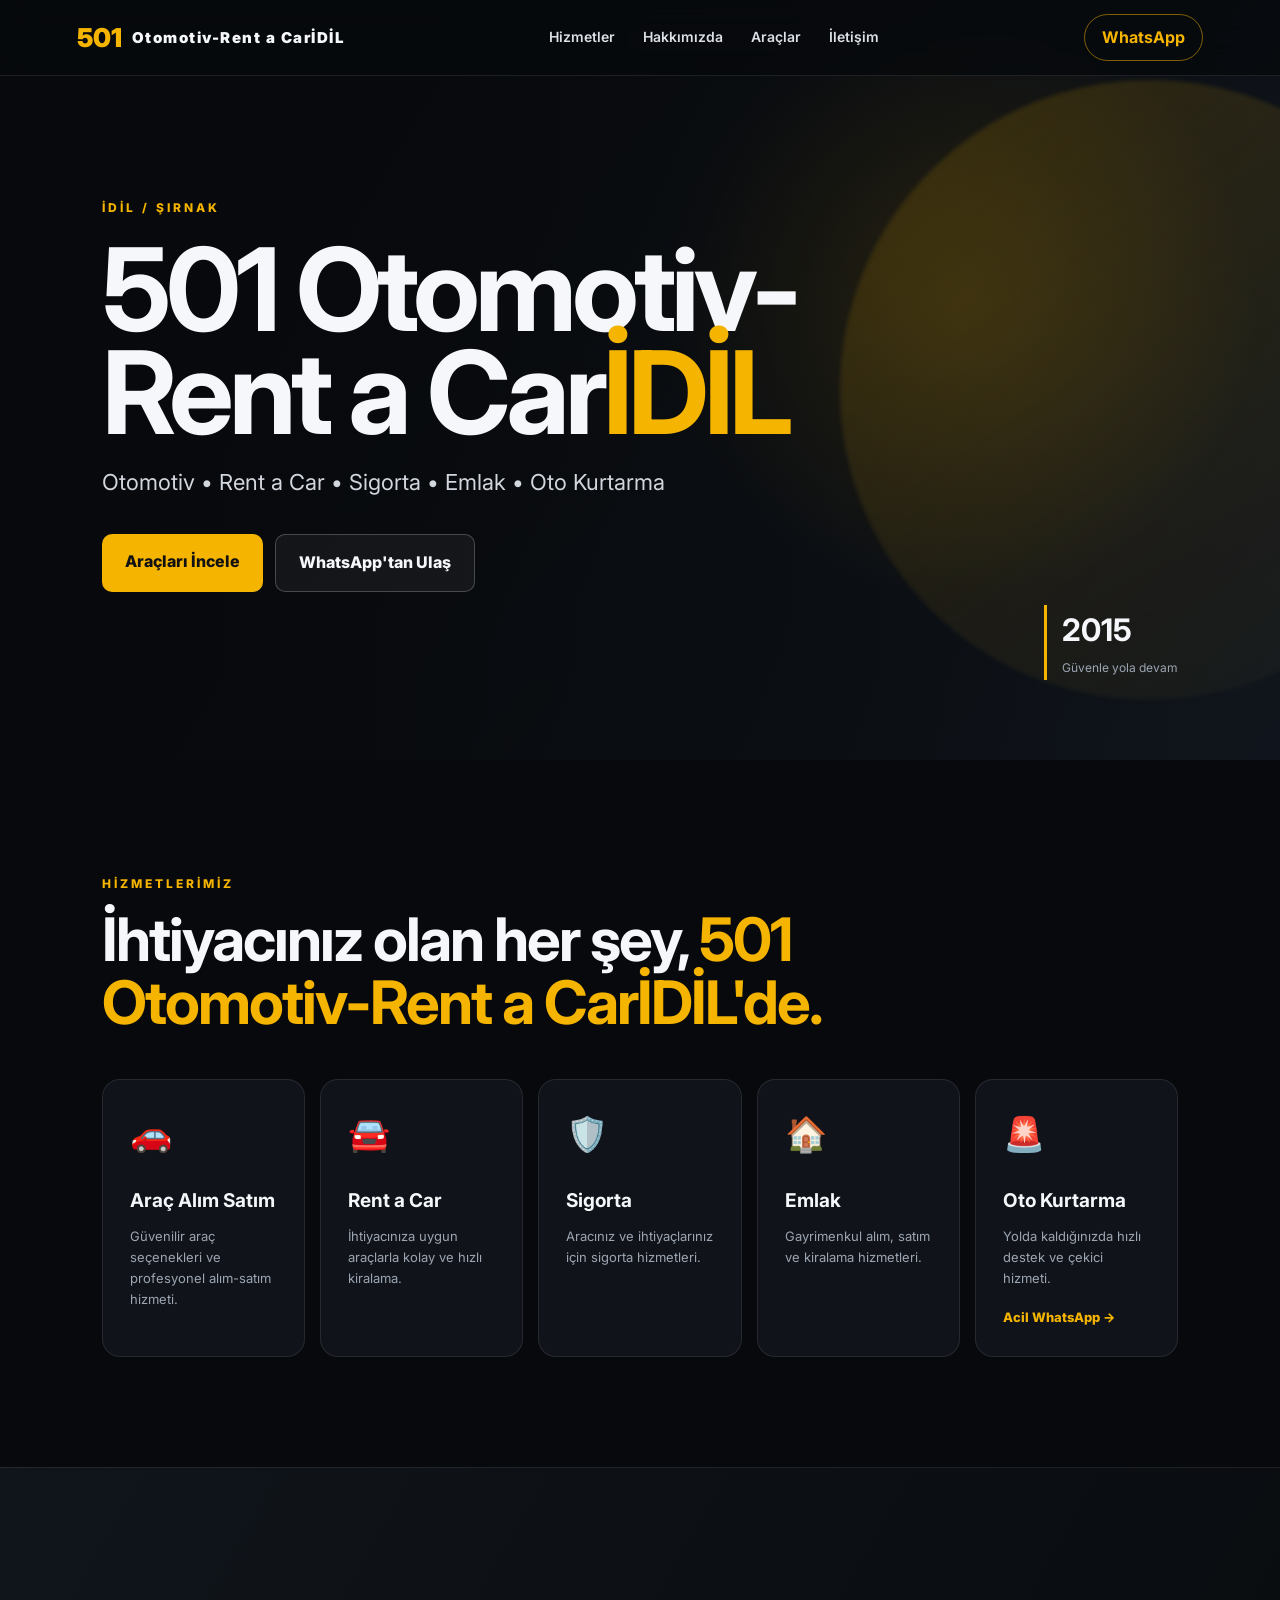
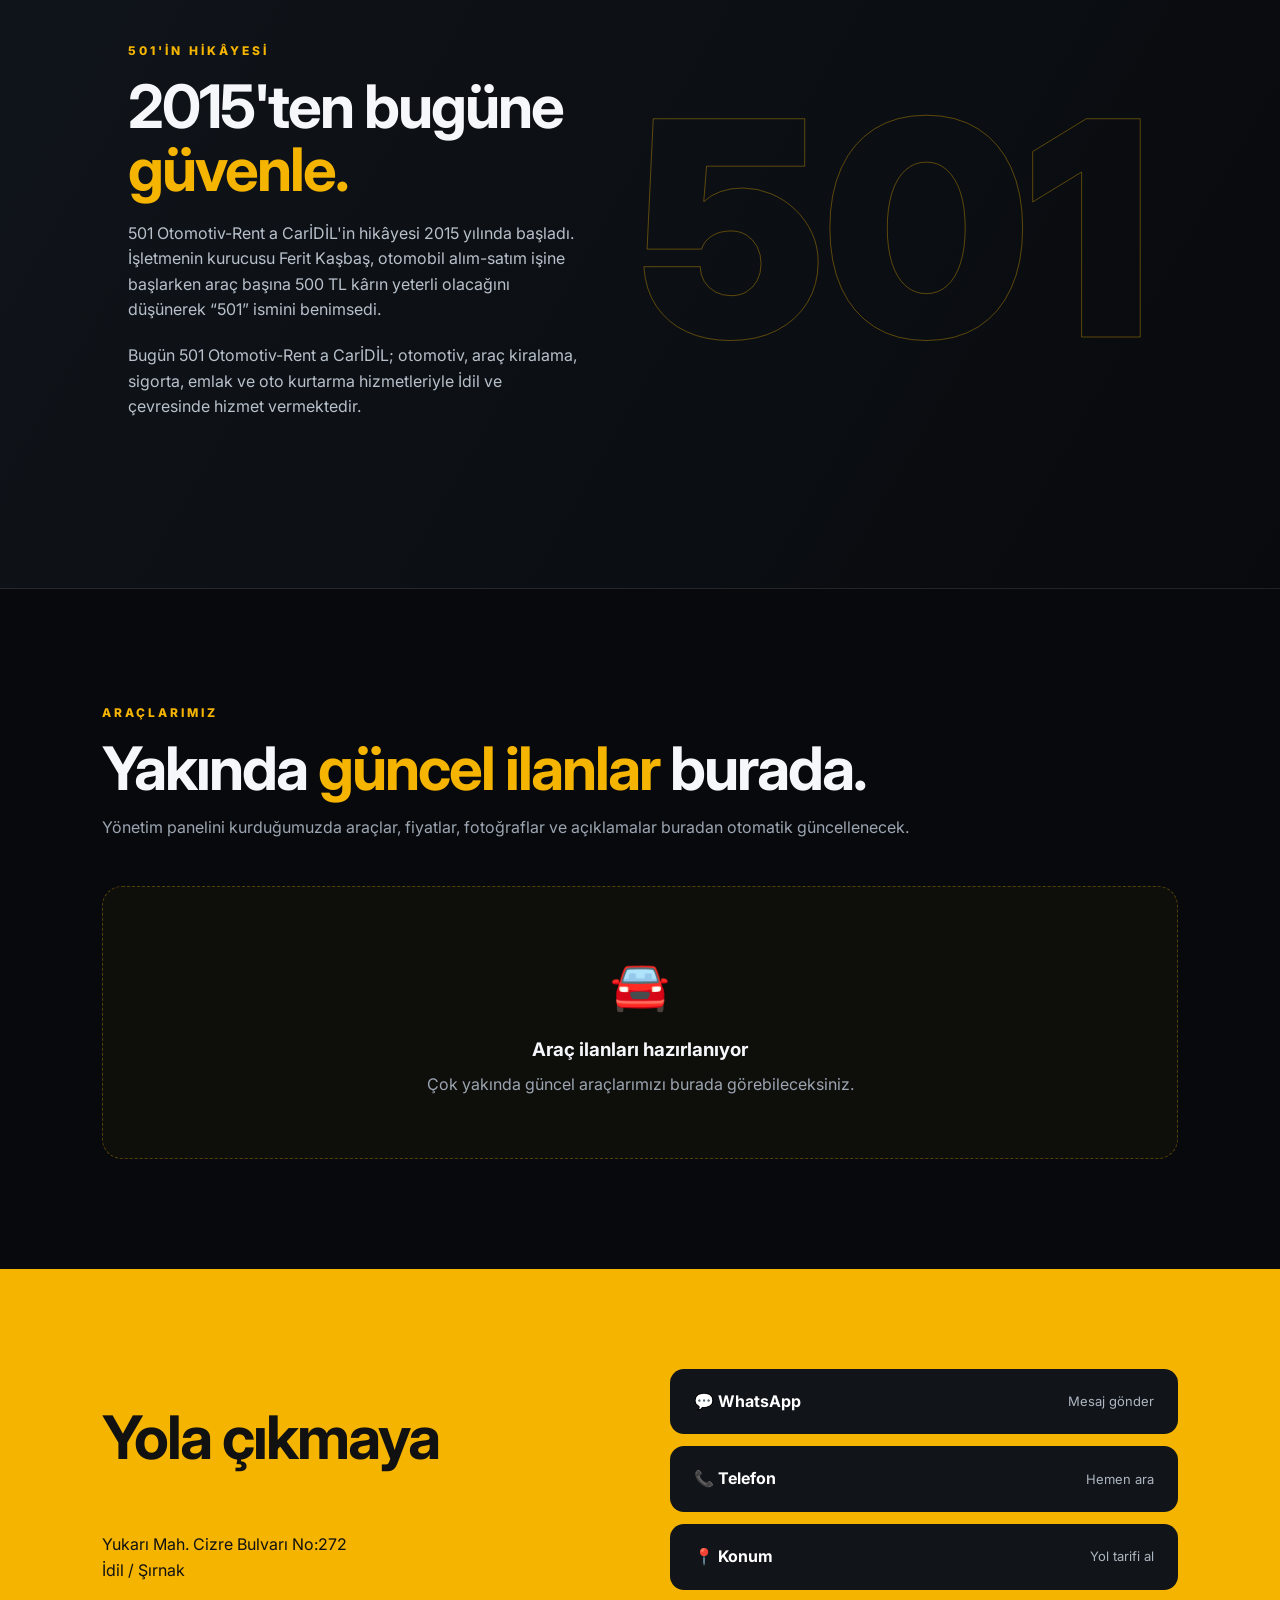
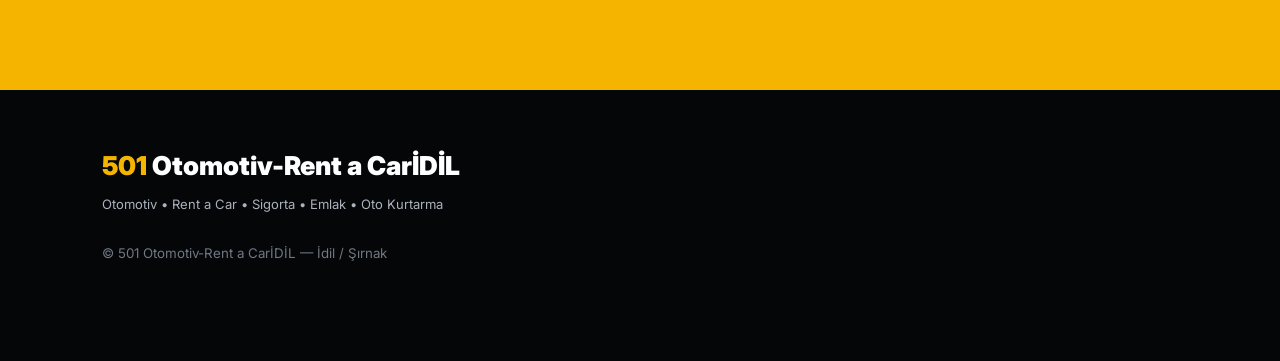
==== index.html @ 75eed1bf "Update index.html" ====
<!DOCTYPE html>
<html lang="tr">
<head>
  <meta charset="UTF-8">
  <meta name="viewport" content="width=device-width, initial-scale=1.0">
  <meta name="description" content="501 Otomotiv-Rent a CarİDİL - Otomotiv, Rent a Car, Sigorta, Emlak ve Oto Kurtarma">
  <title>501 Otomotiv-Rent a CarİDİL | Otomotiv • Rent a Car • Sigorta • Emlak • Oto Kurtarma</title>
  <link rel="stylesheet" href="style.css">
</head>
<body>
  <header class="navbar">
    <a href="#" class="brand">
      <span class="brand-number">501</span>
      <span class="brand-name">Otomotiv-Rent a CarİDİL</span>
    </a>
    <nav>
      <a href="#hizmetler">Hizmetler</a>
      <a href="#hakkimizda">Hakkımızda</a>
      <a href="#araclar">Araçlar</a>
      <a href="#iletisim">İletişim</a>
    </nav>
    <a class="nav-whatsapp" href="https://wa.me/" target="_blank" rel="noopener">WhatsApp</a>
  </header>

  <main>
    <section class="hero">
      <div class="hero-overlay"></div>
      <div class="hero-content">
        <div class="eyebrow">İDİL / ŞIRNAK</div>
        <h1>501 Otomotiv-Rent a Car<span>İDİL</span></h1>
        <p>Otomotiv • Rent a Car • Sigorta • Emlak • Oto Kurtarma</p>
        <div class="hero-actions">
          <a class="btn primary" href="#araclar">Araçları İncele</a>
          <a class="btn glass" href="https://wa.me/" target="_blank" rel="noopener">WhatsApp'tan Ulaş</a>
        </div>
      </div>
      <div class="hero-badge">
        <strong>2015</strong>
        <span>Güvenle yola devam</span>
      </div>
    </section>

    <section id="hizmetler" class="section">
      <div class="section-heading">
        <span>HİZMETLERİMİZ</span>
        <h2>İhtiyacınız olan her şey, <em>501 Otomotiv-Rent a CarİDİL'de.</em></h2>
      </div>
      <div class="service-grid">
        <article class="service-card"><div class="icon">🚗</div><h3>Araç Alım Satım</h3><p>Güvenilir araç seçenekleri ve profesyonel alım-satım hizmeti.</p></article>
        <article class="service-card"><div class="icon">🚘</div><h3>Rent a Car</h3><p>İhtiyacınıza uygun araçlarla kolay ve hızlı kiralama.</p></article>
        <article class="service-card"><div class="icon">🛡️</div><h3>Sigorta</h3><p>Aracınız ve ihtiyaçlarınız için sigorta hizmetleri.</p></article>
        <article class="service-card"><div class="icon">🏠</div><h3>Emlak</h3><p>Gayrimenkul alım, satım ve kiralama hizmetleri.</p></article>
        <article class="service-card emergency"><div class="icon">🚨</div><h3>Oto Kurtarma</h3><p>Yolda kaldığınızda hızlı destek ve çekici hizmeti.</p><a href="https://wa.me/" target="_blank" rel="noopener">Acil WhatsApp →</a></article>
      </div>
    </section>

    <section id="hakkimizda" class="story">
      <div class="story-content">
        <span>501'İN HİKÂYESİ</span>
        <h2>2015'ten bugüne<br><em>güvenle.</em></h2>
        <p>501 Otomotiv-Rent a CarİDİL'in hikâyesi 2015 yılında başladı. İşletmenin kurucusu Ferit Kaşbaş, otomobil alım-satım işine başlarken araç başına 500 TL kârın yeterli olacağını düşünerek “501” ismini benimsedi.</p>
        <p>Bugün 501 Otomotiv-Rent a CarİDİL; otomotiv, araç kiralama, sigorta, emlak ve oto kurtarma hizmetleriyle İdil ve çevresinde hizmet vermektedir.</p>
      </div>
      <div class="story-number">501</div>
    </section>

    <section id="araclar" class="section vehicles">
      <div class="section-heading">
        <span>ARAÇLARIMIZ</span>
        <h2>Yakında <em>güncel ilanlar</em> burada.</h2>
        <p>Yönetim panelini kurduğumuzda araçlar, fiyatlar, fotoğraflar ve açıklamalar buradan otomatik güncellenecek.</p>
      </div>
      <div class="empty-vehicles">
        <div>🚘</div>
        <h3>Araç ilanları hazırlanıyor</h3>
        <p>Çok yakında güncel araçlarımızı burada görebileceksiniz.</p>
      </div>
    </section>

    <section id="iletisim" class="contact">
      <div>
        <span>İLETİŞİM</span>
        <h2>Yola çıkmaya<br><em>hazır mısınız?</em></h2>
        <p>Yukarı Mah. Cizre Bulvarı No:272<br>İdil / Şırnak</p>
      </div>
      <div class="contact-actions">
        <a class="contact-card" href="https://wa.me/" target="_blank" rel="noopener"><strong>💬 WhatsApp</strong><span>Mesaj gönder</span></a>
        <a class="contact-card" href="tel:" ><strong>📞 Telefon</strong><span>Hemen ara</span></a>
        <a class="contact-card" href="https://maps.google.com/maps?q=37.33407974243164,41.87986755371094&z=17&hl=tr" target="_blank" rel="noopener"><strong>📍 Konum</strong><span>Yol tarifi al</span></a>
      </div>
    </section>
  </main>

  <div class="mobile-bar">
    <a href="tel:">📞 Ara</a>
    <a href="https://wa.me/" target="_blank" rel="noopener">💬 WhatsApp</a>
    <a href="https://wa.me/" target="_blank" rel="noopener">🚨 Acil Yardım</a>
  </div>

  <footer>
    <div class="footer-brand">501 <span>Otomotiv-Rent a CarİDİL</span></div>
    <p>Otomotiv • Rent a Car • Sigorta • Emlak • Oto Kurtarma</p>
    <small>© 501 Otomotiv-Rent a CarİDİL — İdil / Şırnak</small>
  </footer>
</body>
</html>
---- style.css ----
@import url('https://fonts.googleapis.com/css2?family=Inter:wght@400;500;600;700;800;900&display=swap');

:root{
  --bg:#07090c; --panel:#10141a; --panel2:#151a21; --text:#f5f7fa;
  --muted:#9ca5b1; --accent:#f5b400; --accent2:#ffcc3a; --line:rgba(255,255,255,.09);
}
*{box-sizing:border-box;margin:0;padding:0}
html{scroll-behavior:smooth}
body{font-family:Inter,Arial,sans-serif;background:var(--bg);color:var(--text);line-height:1.6}
a{text-decoration:none;color:inherit}
.navbar{height:76px;display:flex;align-items:center;justify-content:space-between;padding:0 6%;position:fixed;top:0;left:0;right:0;z-index:20;background:rgba(7,9,12,.78);backdrop-filter:blur(16px);border-bottom:1px solid var(--line)}
.brand{display:flex;align-items:center;gap:10px;font-weight:900}.brand-number{font-size:26px;color:var(--accent)}.brand-name{font-size:15px;letter-spacing:1.5px}
nav{display:flex;gap:28px;color:#dce1e7;font-size:14px;font-weight:600}nav a:hover{color:var(--accent)}
.nav-whatsapp{padding:10px 17px;border:1px solid rgba(245,180,0,.5);border-radius:999px;color:var(--accent);font-weight:700}
.hero{min-height:760px;position:relative;display:flex;align-items:center;padding:120px 8% 90px;overflow:hidden;background:
radial-gradient(circle at 75% 40%,rgba(245,180,0,.18),transparent 28%),
linear-gradient(120deg,#080a0d 25%,#121820 100%)}
.hero:after{content:"";position:absolute;width:620px;height:620px;right:-180px;top:80px;border-radius:50%;background:linear-gradient(145deg,rgba(245,180,0,.16),rgba(255,255,255,.01));filter:blur(2px)}
.hero-overlay{position:absolute;inset:0;background:linear-gradient(90deg,rgba(7,9,12,.95),rgba(7,9,12,.48),rgba(7,9,12,.15))}
.hero-content{position:relative;z-index:2;max-width:760px}.eyebrow,.section-heading>span,.story-content>span,.contact>div>span{font-size:12px;letter-spacing:3px;font-weight:800;color:var(--accent)}
h1{font-size:clamp(58px,9vw,118px);line-height:.9;letter-spacing:-5px;margin:20px 0}h1 span{color:var(--accent)}
.hero-content p{font-size:clamp(16px,2vw,22px);color:#d2d7de;max-width:700px}
.hero-actions{display:flex;gap:12px;margin-top:34px;flex-wrap:wrap}.btn{padding:15px 23px;border-radius:10px;font-weight:800}.primary{background:var(--accent);color:#111}.glass{border:1px solid rgba(255,255,255,.22);background:rgba(255,255,255,.05)}
.hero-badge{position:absolute;z-index:3;right:8%;bottom:80px;border-left:3px solid var(--accent);padding-left:15px}.hero-badge strong{display:block;font-size:31px}.hero-badge span{color:var(--muted);font-size:12px}
.section{padding:110px 8%;max-width:1450px;margin:auto}.section-heading{max-width:820px;margin-bottom:45px}.section-heading h2,.story h2,.contact h2{font-size:clamp(34px,5vw,60px);line-height:1.05;letter-spacing:-2px;margin-top:12px}.section-heading em,.story em,.contact em{font-style:normal;color:var(--accent)}
.service-grid{display:grid;grid-template-columns:repeat(5,1fr);gap:15px}.service-card{background:var(--panel);border:1px solid var(--line);border-radius:18px;padding:27px;min-height:235px;transition:.25s}.service-card:hover{transform:translateY(-7px);border-color:rgba(245,180,0,.45)}.icon{font-size:34px;margin-bottom:25px}.service-card h3{font-size:19px;margin-bottom:10px}.service-card p{font-size:13px;color:var(--muted)}.service-card a{display:inline-block;margin-top:18px;color:var(--accent);font-size:13px;font-weight:800}
.story{padding:120px 10%;display:grid;grid-template-columns:1.2fr .8fr;gap:60px;align-items:center;background:linear-gradient(120deg,#10151b,#080a0d);border-top:1px solid var(--line);border-bottom:1px solid var(--line)}.story-content p{color:#b8c0ca;max-width:750px;margin-top:20px}.story-number{font-size:min(30vw,300px);font-weight:900;color:transparent;-webkit-text-stroke:1px rgba(245,180,0,.35);text-align:center}
.vehicles{min-height:520px}.section-heading p{color:var(--muted);margin-top:15px}.empty-vehicles{border:1px dashed rgba(245,180,0,.3);border-radius:20px;padding:60px;text-align:center;background:rgba(245,180,0,.03)}.empty-vehicles div{font-size:48px}.empty-vehicles h3{margin-top:12px}.empty-vehicles p{color:var(--muted);margin-top:7px}
.contact{padding:100px 8%;display:grid;grid-template-columns:1fr 1fr;gap:60px;background:var(--accent);color:#111}.contact .contact-actions{display:grid;gap:12px}.contact-card{background:#11151a;color:white;border-radius:14px;padding:20px 24px;display:flex;justify-content:space-between;align-items:center}.contact-card span{color:#aeb6c0;font-size:13px}
footer{padding:55px 8% 95px;background:#050608;color:#aab2bd}.footer-brand{font-size:26px;font-weight:900;color:var(--accent)}.footer-brand span{color:white}.footer-brand+p{margin:8px 0 25px;font-size:13px}footer small{color:#6f7884}
.mobile-bar{display:none}
@media(max-width:1000px){.service-grid{grid-template-columns:repeat(2,1fr)}.story,.contact{grid-template-columns:1fr}.story-number{display:none}nav{display:none}}
@media(max-width:600px){.navbar{height:65px;padding:0 5%}.nav-whatsapp{font-size:12px;padding:8px 12px}.hero{min-height:700px;padding:100px 6% 80px}.hero:after{width:380px;height:380px}.hero-badge{right:7%;bottom:35px}h1{font-size:60px;letter-spacing:-3px}.section{padding:75px 6%}.service-grid{grid-template-columns:1fr}.service-card{min-height:190px}.story,.contact{padding:75px 6%}.contact h2{margin-bottom:30px}.mobile-bar{display:grid;grid-template-columns:repeat(3,1fr);position:fixed;bottom:0;left:0;right:0;z-index:50;background:#0c0f13;border-top:1px solid var(--line)}.mobile-bar a{padding:13px 5px;text-align:center;font-size:11px;font-weight:800}.mobile-bar a:nth-child(2){background:var(--accent);color:#111}}
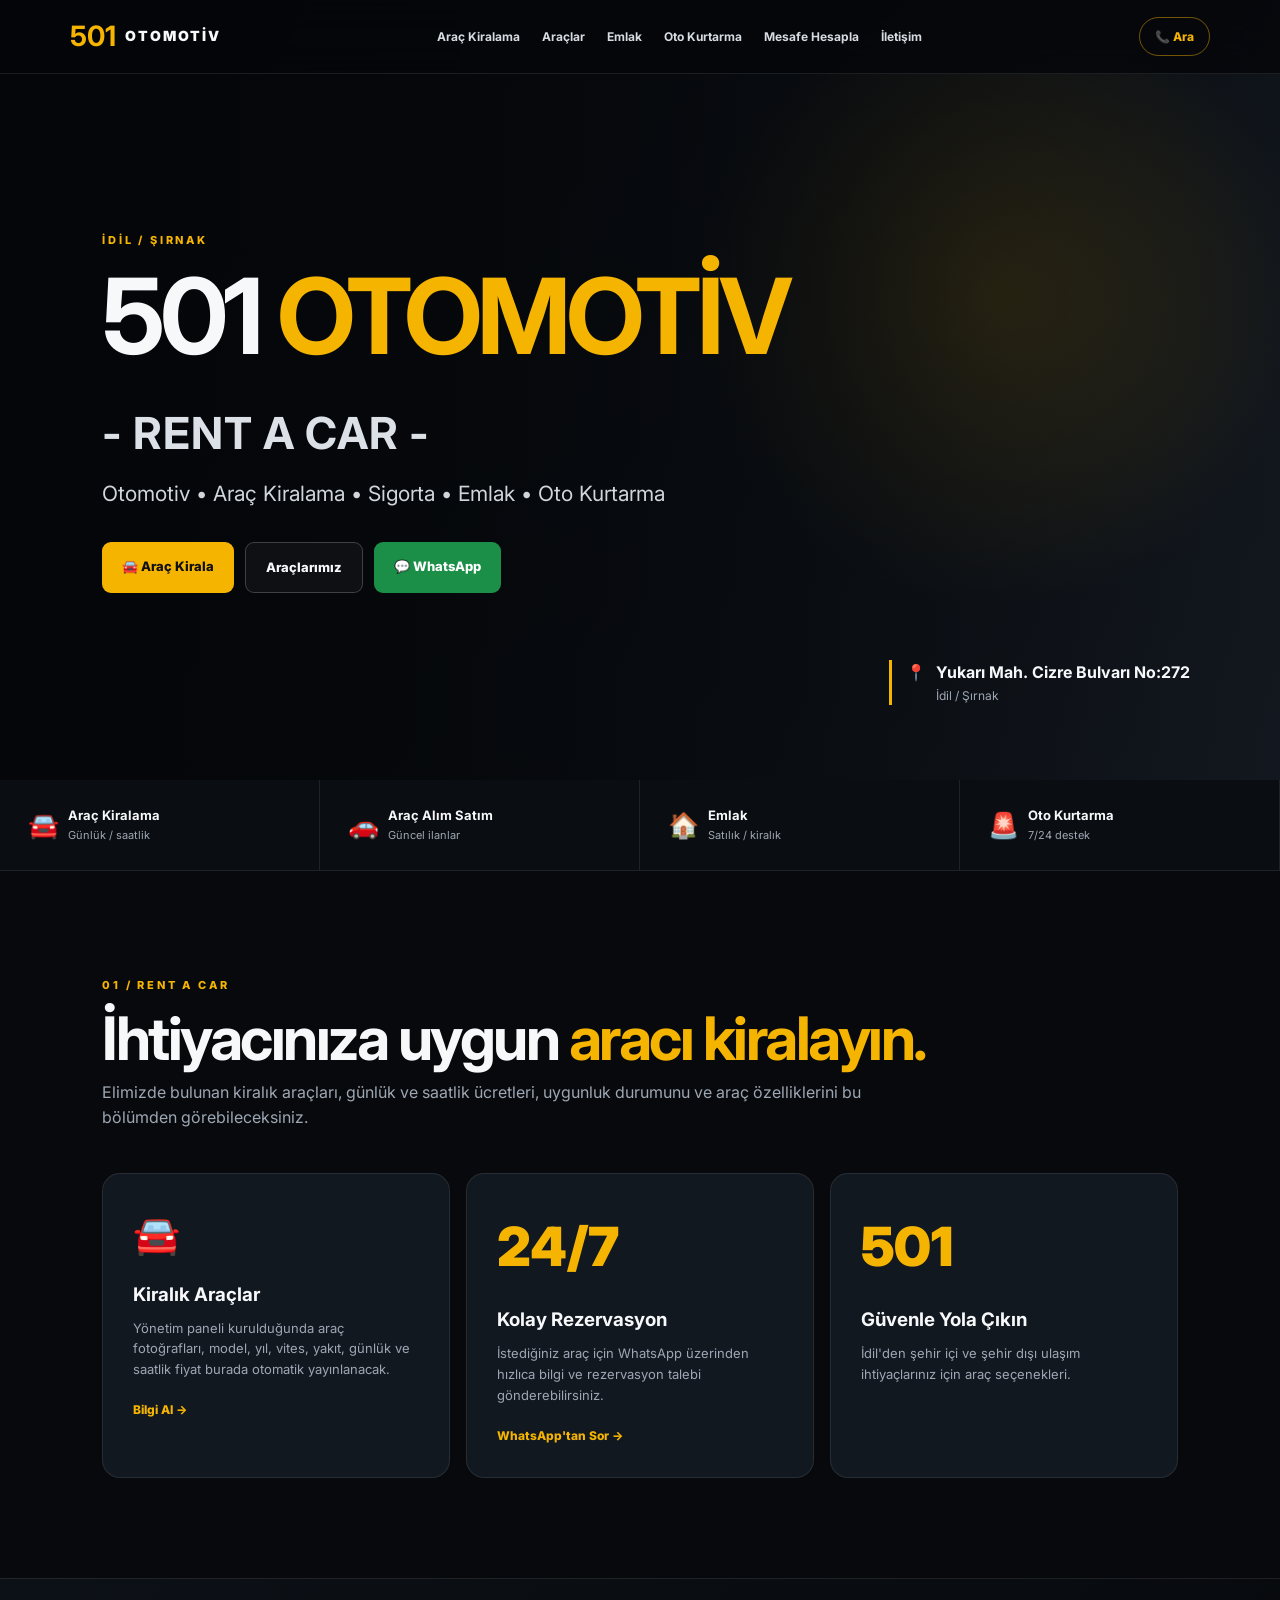
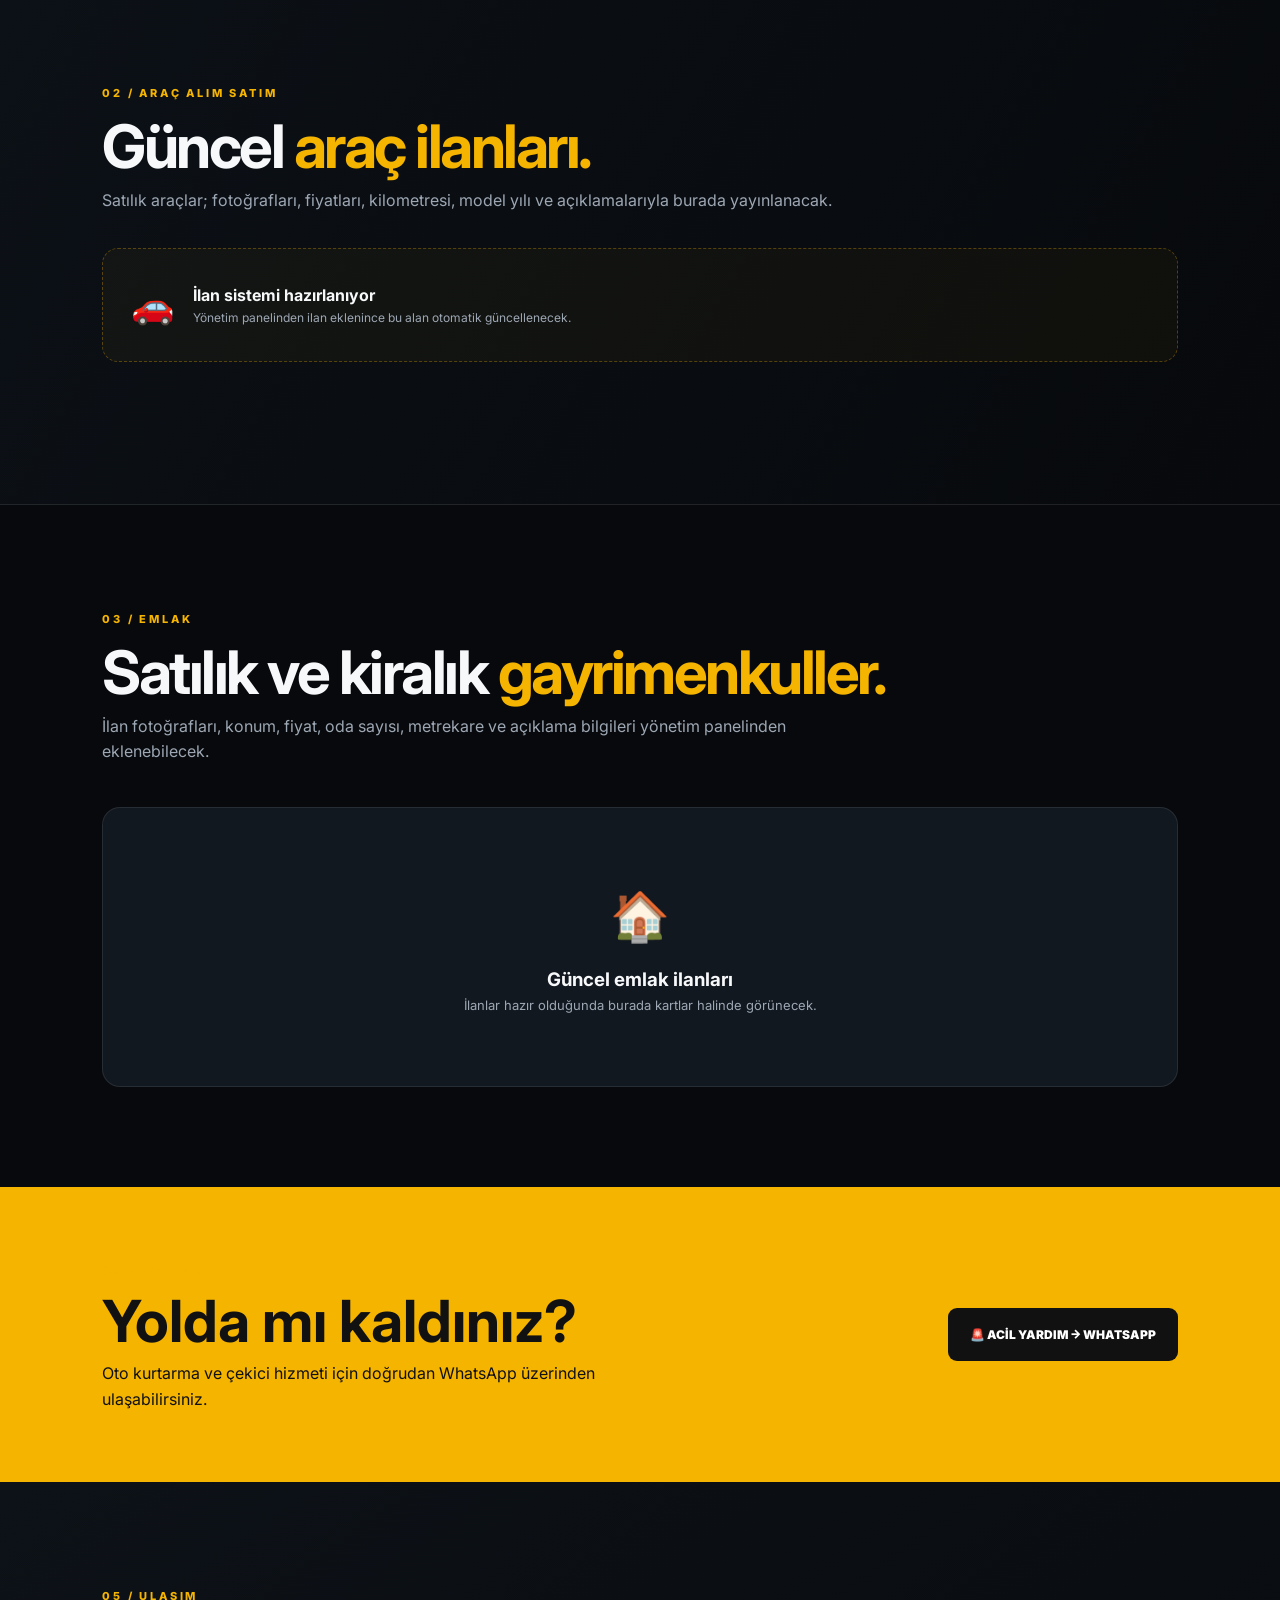
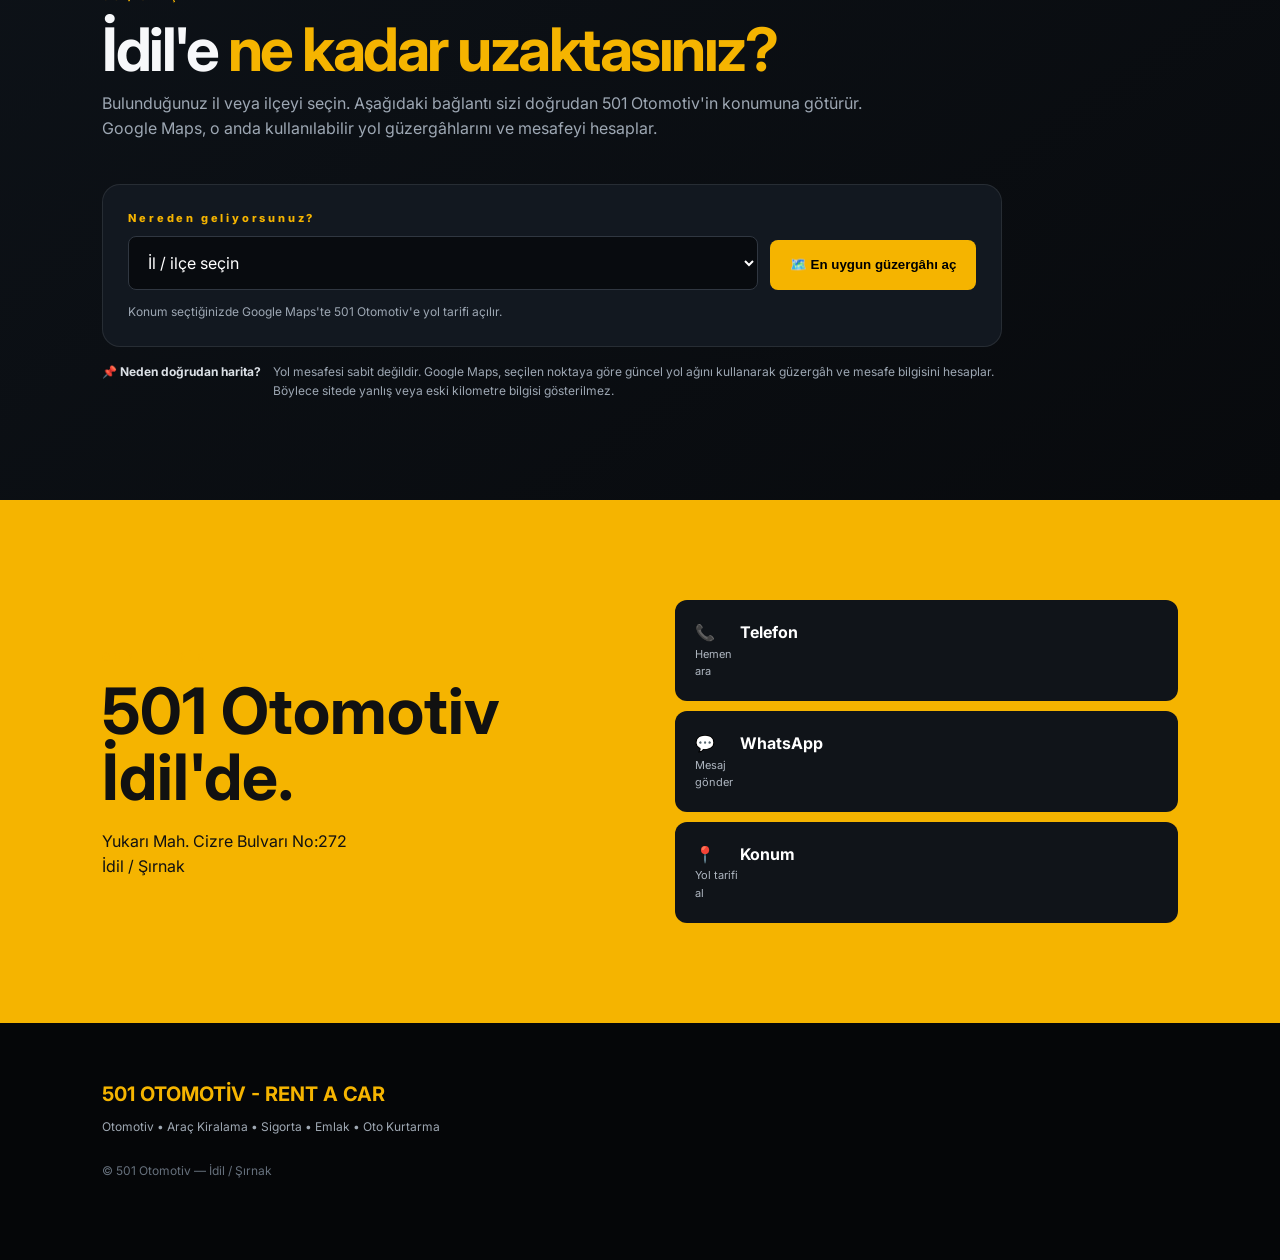
==== commit 3678cac0: "Add files via upload" ====
--- a/index.html
+++ b/index.html
@@ -1,106 +1,145 @@
 <!DOCTYPE html>
 <html lang="tr">
 <head>
-  <meta charset="UTF-8">
-  <meta name="viewport" content="width=device-width, initial-scale=1.0">
-  <meta name="description" content="501 Otomotiv-Rent a CarİDİL - Otomotiv, Rent a Car, Sigorta, Emlak ve Oto Kurtarma">
-  <title>501 Otomotiv-Rent a CarİDİL | Otomotiv • Rent a Car • Sigorta • Emlak • Oto Kurtarma</title>
-  <link rel="stylesheet" href="style.css">
+<meta charset="UTF-8">
+<meta name="viewport" content="width=device-width, initial-scale=1.0">
+<meta name="description" content="501 Otomotiv - Rent a Car | İdil, Şırnak">
+<title>501 Otomotiv - Rent a Car | İdil / Şırnak</title>
+<link rel="stylesheet" href="style.css">
 </head>
 <body>
-  <header class="navbar">
-    <a href="#" class="brand">
-      <span class="brand-number">501</span>
-      <span class="brand-name">Otomotiv-Rent a CarİDİL</span>
-    </a>
-    <nav>
-      <a href="#hizmetler">Hizmetler</a>
-      <a href="#hakkimizda">Hakkımızda</a>
-      <a href="#araclar">Araçlar</a>
-      <a href="#iletisim">İletişim</a>
-    </nav>
-    <a class="nav-whatsapp" href="https://wa.me/" target="_blank" rel="noopener">WhatsApp</a>
-  </header>
 
-  <main>
-    <section class="hero">
-      <div class="hero-overlay"></div>
-      <div class="hero-content">
-        <div class="eyebrow">İDİL / ŞIRNAK</div>
-        <h1>501 Otomotiv-Rent a Car<span>İDİL</span></h1>
-        <p>Otomotiv • Rent a Car • Sigorta • Emlak • Oto Kurtarma</p>
-        <div class="hero-actions">
-          <a class="btn primary" href="#araclar">Araçları İncele</a>
-          <a class="btn glass" href="https://wa.me/" target="_blank" rel="noopener">WhatsApp'tan Ulaş</a>
-        </div>
-      </div>
-      <div class="hero-badge">
-        <strong>2015</strong>
-        <span>Güvenle yola devam</span>
-      </div>
-    </section>
+<header class="topbar">
+  <a class="logo" href="#">
+    <b>501</b><span>OTOMOTİV</span>
+  </a>
+  <nav>
+    <a href="#kiralama">Araç Kiralama</a>
+    <a href="#araclar">Araçlar</a>
+    <a href="#emlak">Emlak</a>
+    <a href="#kurtarma">Oto Kurtarma</a>
+    <a href="#mesafe">Mesafe Hesapla</a>
+    <a href="#iletisim">İletişim</a>
+  </nav>
+  <a class="header-call" href="tel:">📞 Ara</a>
+</header>
 
-    <section id="hizmetler" class="section">
-      <div class="section-heading">
-        <span>HİZMETLERİMİZ</span>
-        <h2>İhtiyacınız olan her şey, <em>501 Otomotiv-Rent a CarİDİL'de.</em></h2>
-      </div>
-      <div class="service-grid">
-        <article class="service-card"><div class="icon">🚗</div><h3>Araç Alım Satım</h3><p>Güvenilir araç seçenekleri ve profesyonel alım-satım hizmeti.</p></article>
-        <article class="service-card"><div class="icon">🚘</div><h3>Rent a Car</h3><p>İhtiyacınıza uygun araçlarla kolay ve hızlı kiralama.</p></article>
-        <article class="service-card"><div class="icon">🛡️</div><h3>Sigorta</h3><p>Aracınız ve ihtiyaçlarınız için sigorta hizmetleri.</p></article>
-        <article class="service-card"><div class="icon">🏠</div><h3>Emlak</h3><p>Gayrimenkul alım, satım ve kiralama hizmetleri.</p></article>
-        <article class="service-card emergency"><div class="icon">🚨</div><h3>Oto Kurtarma</h3><p>Yolda kaldığınızda hızlı destek ve çekici hizmeti.</p><a href="https://wa.me/" target="_blank" rel="noopener">Acil WhatsApp →</a></article>
-      </div>
-    </section>
+<section class="hero">
+  <div class="hero-bg"></div>
+  <div class="hero-inner">
+    <div class="eyebrow">İDİL / ŞIRNAK</div>
+    <h1>501 <strong>OTOMOTİV</strong><br><span>- RENT A CAR -</span></h1>
+    <p>Otomotiv • Araç Kiralama • Sigorta • Emlak • Oto Kurtarma</p>
+    <div class="hero-buttons">
+      <a class="btn gold" href="#kiralama">🚘 Araç Kirala</a>
+      <a class="btn outline" href="#araclar">Araçlarımız</a>
+      <a class="btn whatsapp" href="https://wa.me/" target="_blank" rel="noopener">💬 WhatsApp</a>
+    </div>
+  </div>
+  <div class="hero-info">
+    <span>📍</span>
+    <div><b>Yukarı Mah. Cizre Bulvarı No:272</b><small>İdil / Şırnak</small></div>
+  </div>
+</section>
 
-    <section id="hakkimizda" class="story">
-      <div class="story-content">
-        <span>501'İN HİKÂYESİ</span>
-        <h2>2015'ten bugüne<br><em>güvenle.</em></h2>
-        <p>501 Otomotiv-Rent a CarİDİL'in hikâyesi 2015 yılında başladı. İşletmenin kurucusu Ferit Kaşbaş, otomobil alım-satım işine başlarken araç başına 500 TL kârın yeterli olacağını düşünerek “501” ismini benimsedi.</p>
-        <p>Bugün 501 Otomotiv-Rent a CarİDİL; otomotiv, araç kiralama, sigorta, emlak ve oto kurtarma hizmetleriyle İdil ve çevresinde hizmet vermektedir.</p>
-      </div>
-      <div class="story-number">501</div>
-    </section>
+<section class="quick">
+  <a href="#kiralama"><span>🚘</span><b>Araç Kiralama</b><small>Günlük / saatlik</small></a>
+  <a href="#araclar"><span>🚗</span><b>Araç Alım Satım</b><small>Güncel ilanlar</small></a>
+  <a href="#emlak"><span>🏠</span><b>Emlak</b><small>Satılık / kiralık</small></a>
+  <a href="#kurtarma"><span>🚨</span><b>Oto Kurtarma</b><small>7/24 destek</small></a>
+</section>
 
-    <section id="araclar" class="section vehicles">
-      <div class="section-heading">
-        <span>ARAÇLARIMIZ</span>
-        <h2>Yakında <em>güncel ilanlar</em> burada.</h2>
-        <p>Yönetim panelini kurduğumuzda araçlar, fiyatlar, fotoğraflar ve açıklamalar buradan otomatik güncellenecek.</p>
-      </div>
-      <div class="empty-vehicles">
-        <div>🚘</div>
-        <h3>Araç ilanları hazırlanıyor</h3>
-        <p>Çok yakında güncel araçlarımızı burada görebileceksiniz.</p>
-      </div>
-    </section>
+<section id="kiralama" class="section">
+  <div class="heading"><label>01 / RENT A CAR</label><h2>İhtiyacınıza uygun <em>aracı kiralayın.</em></h2><p>Elimizde bulunan kiralık araçları, günlük ve saatlik ücretleri, uygunluk durumunu ve araç özelliklerini bu bölümden görebileceksiniz.</p></div>
+  <div class="cards">
+    <article class="empty-card"><div>🚘</div><h3>Kiralık Araçlar</h3><p>Yönetim paneli kurulduğunda araç fotoğrafları, model, yıl, vites, yakıt, günlük ve saatlik fiyat burada otomatik yayınlanacak.</p><a href="#iletisim">Bilgi Al →</a></article>
+    <article class="info-card"><div class="big">24/7</div><h3>Kolay Rezervasyon</h3><p>İstediğiniz araç için WhatsApp üzerinden hızlıca bilgi ve rezervasyon talebi gönderebilirsiniz.</p><a href="https://wa.me/" target="_blank">WhatsApp'tan Sor →</a></article>
+    <article class="info-card"><div class="big">501</div><h3>Güvenle Yola Çıkın</h3><p>İdil'den şehir içi ve şehir dışı ulaşım ihtiyaçlarınız için araç seçenekleri.</p></article>
+  </div>
+</section>
 
-    <section id="iletisim" class="contact">
-      <div>
-        <span>İLETİŞİM</span>
-        <h2>Yola çıkmaya<br><em>hazır mısınız?</em></h2>
-        <p>Yukarı Mah. Cizre Bulvarı No:272<br>İdil / Şırnak</p>
-      </div>
-      <div class="contact-actions">
-        <a class="contact-card" href="https://wa.me/" target="_blank" rel="noopener"><strong>💬 WhatsApp</strong><span>Mesaj gönder</span></a>
-        <a class="contact-card" href="tel:" ><strong>📞 Telefon</strong><span>Hemen ara</span></a>
-        <a class="contact-card" href="https://maps.google.com/maps?q=37.33407974243164,41.87986755371094&z=17&hl=tr" target="_blank" rel="noopener"><strong>📍 Konum</strong><span>Yol tarifi al</span></a>
-      </div>
-    </section>
-  </main>
+<section id="araclar" class="dark-section">
+  <div class="section heading"><label>02 / ARAÇ ALIM SATIM</label><h2>Güncel <em>araç ilanları.</em></h2><p>Satılık araçlar; fotoğrafları, fiyatları, kilometresi, model yılı ve açıklamalarıyla burada yayınlanacak.</p>
+    <div class="coming"><span>🚗</span><div><b>İlan sistemi hazırlanıyor</b><small>Yönetim panelinden ilan eklenince bu alan otomatik güncellenecek.</small></div></div>
+  </div>
+</section>
 
-  <div class="mobile-bar">
-    <a href="tel:">📞 Ara</a>
-    <a href="https://wa.me/" target="_blank" rel="noopener">💬 WhatsApp</a>
-    <a href="https://wa.me/" target="_blank" rel="noopener">🚨 Acil Yardım</a>
+<section id="emlak" class="section">
+  <div class="heading"><label>03 / EMLAK</label><h2>Satılık ve kiralık <em>gayrimenkuller.</em></h2><p>İlan fotoğrafları, konum, fiyat, oda sayısı, metrekare ve açıklama bilgileri yönetim panelinden eklenebilecek.</p></div>
+  <div class="property-empty">
+    <span>🏠</span><h3>Güncel emlak ilanları</h3><p>İlanlar hazır olduğunda burada kartlar halinde görünecek.</p>
   </div>
+</section>
 
-  <footer>
-    <div class="footer-brand">501 <span>Otomotiv-Rent a CarİDİL</span></div>
-    <p>Otomotiv • Rent a Car • Sigorta • Emlak • Oto Kurtarma</p>
-    <small>© 501 Otomotiv-Rent a CarİDİL — İdil / Şırnak</small>
-  </footer>
+<section id="kurtarma" class="rescue">
+  <div>
+    <label>04 / ACİL YARDIM</label>
+    <h2>Yolda mı kaldınız?</h2>
+    <p>Oto kurtarma ve çekici hizmeti için doğrudan WhatsApp üzerinden ulaşabilirsiniz.</p>
+  </div>
+  <a href="https://wa.me/" target="_blank" rel="noopener">🚨 ACİL YARDIM → WHATSAPP</a>
+</section>
+
+<section id="mesafe" class="section distance">
+  <div class="heading"><label>05 / ULAŞIM</label><h2>İdil'e <em>ne kadar uzaktasınız?</em></h2><p>Bulunduğunuz il veya ilçeyi seçin. Aşağıdaki bağlantı sizi doğrudan 501 Otomotiv'in konumuna götürür. Google Maps, o anda kullanılabilir yol güzergâhlarını ve mesafeyi hesaplar.</p></div>
+  <div class="distance-box">
+    <div>
+      <label for="origin">Nereden geliyorsunuz?</label>
+      <select id="origin">
+        <option value="">İl / ilçe seçin</option>
+        <option>İdil, Şırnak</option>
+        <option>Cizre, Şırnak</option>
+        <option>Silopi, Şırnak</option>
+        <option>Şırnak Merkez</option>
+        <option>Dargeçit, Mardin</option>
+        <option>Midyat, Mardin</option>
+        <option>Nusaybin, Mardin</option>
+        <option>Kızıltepe, Mardin</option>
+        <option>Mardin</option>
+        <option>Diyarbakır</option>
+        <option>Batman</option>
+        <option>Siirt</option>
+        <option>Gaziantep</option>
+        <option>Şanlıurfa</option>
+        <option>Adana</option>
+        <option>Malatya</option>
+        <option>Van</option>
+        <option>Bitlis</option>
+        <option>Hakkari</option>
+      </select>
+    </div>
+    <button onclick="routeTo501()">🗺️ En uygun güzergâhı aç</button>
+    <div class="route-note" id="routeNote">Konum seçtiğinizde Google Maps'te 501 Otomotiv'e yol tarifi açılır.</div>
+  </div>
+  <div class="distance-note">
+    <b>📌 Neden doğrudan harita?</b>
+    <span>Yol mesafesi sabit değildir. Google Maps, seçilen noktaya göre güncel yol ağını kullanarak güzergâh ve mesafe bilgisini hesaplar. Böylece sitede yanlış veya eski kilometre bilgisi gösterilmez.</span>
+  </div>
+</section>
+
+<section id="iletisim" class="contact">
+  <div class="section contact-inner">
+    <div><label>06 / İLETİŞİM</label><h2>501 Otomotiv<br><em>İdil'de.</em></h2><p>Yukarı Mah. Cizre Bulvarı No:272<br>İdil / Şırnak</p></div>
+    <div class="contact-list">
+      <a href="tel:">📞 <b>Telefon</b><small>Hemen ara</small></a>
+      <a href="https://wa.me/" target="_blank">💬 <b>WhatsApp</b><small>Mesaj gönder</small></a>
+      <a href="https://maps.google.com/maps?q=37.33407974243164,41.87986755371094&z=17&hl=tr" target="_blank">📍 <b>Konum</b><small>Yol tarifi al</small></a>
+    </div>
+  </div>
+</section>
+
+<footer><b>501 OTOMOTİV - RENT A CAR</b><span>Otomotiv • Araç Kiralama • Sigorta • Emlak • Oto Kurtarma</span><small>© 501 Otomotiv — İdil / Şırnak</small></footer>
+
+<script>
+const destination = "37.33407974243164,41.87986755371094";
+function routeTo501(){
+  const origin = document.getElementById("origin").value;
+  const note = document.getElementById("routeNote");
+  if(!origin){ note.textContent = "Lütfen önce il veya ilçe seçin."; return; }
+  note.textContent = origin + " → 501 Otomotiv / İdil güzergâhı açılıyor...";
+  const url = "https://www.google.com/maps/dir/?api=1&origin=" + encodeURIComponent(origin) + "&destination=" + encodeURIComponent(destination) + "&travelmode=driving";
+  window.open(url, "_blank", "noopener");
+}
+</script>
 </body>
 </html>
--- a/style.css
+++ b/style.css
@@ -1,33 +1,15 @@
 @import url('https://fonts.googleapis.com/css2?family=Inter:wght@400;500;600;700;800;900&display=swap');
-
-:root{
-  --bg:#07090c; --panel:#10141a; --panel2:#151a21; --text:#f5f7fa;
-  --muted:#9ca5b1; --accent:#f5b400; --accent2:#ffcc3a; --line:rgba(255,255,255,.09);
-}
-*{box-sizing:border-box;margin:0;padding:0}
-html{scroll-behavior:smooth}
-body{font-family:Inter,Arial,sans-serif;background:var(--bg);color:var(--text);line-height:1.6}
-a{text-decoration:none;color:inherit}
-.navbar{height:76px;display:flex;align-items:center;justify-content:space-between;padding:0 6%;position:fixed;top:0;left:0;right:0;z-index:20;background:rgba(7,9,12,.78);backdrop-filter:blur(16px);border-bottom:1px solid var(--line)}
-.brand{display:flex;align-items:center;gap:10px;font-weight:900}.brand-number{font-size:26px;color:var(--accent)}.brand-name{font-size:15px;letter-spacing:1.5px}
-nav{display:flex;gap:28px;color:#dce1e7;font-size:14px;font-weight:600}nav a:hover{color:var(--accent)}
-.nav-whatsapp{padding:10px 17px;border:1px solid rgba(245,180,0,.5);border-radius:999px;color:var(--accent);font-weight:700}
-.hero{min-height:760px;position:relative;display:flex;align-items:center;padding:120px 8% 90px;overflow:hidden;background:
-radial-gradient(circle at 75% 40%,rgba(245,180,0,.18),transparent 28%),
-linear-gradient(120deg,#080a0d 25%,#121820 100%)}
-.hero:after{content:"";position:absolute;width:620px;height:620px;right:-180px;top:80px;border-radius:50%;background:linear-gradient(145deg,rgba(245,180,0,.16),rgba(255,255,255,.01));filter:blur(2px)}
-.hero-overlay{position:absolute;inset:0;background:linear-gradient(90deg,rgba(7,9,12,.95),rgba(7,9,12,.48),rgba(7,9,12,.15))}
-.hero-content{position:relative;z-index:2;max-width:760px}.eyebrow,.section-heading>span,.story-content>span,.contact>div>span{font-size:12px;letter-spacing:3px;font-weight:800;color:var(--accent)}
-h1{font-size:clamp(58px,9vw,118px);line-height:.9;letter-spacing:-5px;margin:20px 0}h1 span{color:var(--accent)}
-.hero-content p{font-size:clamp(16px,2vw,22px);color:#d2d7de;max-width:700px}
-.hero-actions{display:flex;gap:12px;margin-top:34px;flex-wrap:wrap}.btn{padding:15px 23px;border-radius:10px;font-weight:800}.primary{background:var(--accent);color:#111}.glass{border:1px solid rgba(255,255,255,.22);background:rgba(255,255,255,.05)}
-.hero-badge{position:absolute;z-index:3;right:8%;bottom:80px;border-left:3px solid var(--accent);padding-left:15px}.hero-badge strong{display:block;font-size:31px}.hero-badge span{color:var(--muted);font-size:12px}
-.section{padding:110px 8%;max-width:1450px;margin:auto}.section-heading{max-width:820px;margin-bottom:45px}.section-heading h2,.story h2,.contact h2{font-size:clamp(34px,5vw,60px);line-height:1.05;letter-spacing:-2px;margin-top:12px}.section-heading em,.story em,.contact em{font-style:normal;color:var(--accent)}
-.service-grid{display:grid;grid-template-columns:repeat(5,1fr);gap:15px}.service-card{background:var(--panel);border:1px solid var(--line);border-radius:18px;padding:27px;min-height:235px;transition:.25s}.service-card:hover{transform:translateY(-7px);border-color:rgba(245,180,0,.45)}.icon{font-size:34px;margin-bottom:25px}.service-card h3{font-size:19px;margin-bottom:10px}.service-card p{font-size:13px;color:var(--muted)}.service-card a{display:inline-block;margin-top:18px;color:var(--accent);font-size:13px;font-weight:800}
-.story{padding:120px 10%;display:grid;grid-template-columns:1.2fr .8fr;gap:60px;align-items:center;background:linear-gradient(120deg,#10151b,#080a0d);border-top:1px solid var(--line);border-bottom:1px solid var(--line)}.story-content p{color:#b8c0ca;max-width:750px;margin-top:20px}.story-number{font-size:min(30vw,300px);font-weight:900;color:transparent;-webkit-text-stroke:1px rgba(245,180,0,.35);text-align:center}
-.vehicles{min-height:520px}.section-heading p{color:var(--muted);margin-top:15px}.empty-vehicles{border:1px dashed rgba(245,180,0,.3);border-radius:20px;padding:60px;text-align:center;background:rgba(245,180,0,.03)}.empty-vehicles div{font-size:48px}.empty-vehicles h3{margin-top:12px}.empty-vehicles p{color:var(--muted);margin-top:7px}
-.contact{padding:100px 8%;display:grid;grid-template-columns:1fr 1fr;gap:60px;background:var(--accent);color:#111}.contact .contact-actions{display:grid;gap:12px}.contact-card{background:#11151a;color:white;border-radius:14px;padding:20px 24px;display:flex;justify-content:space-between;align-items:center}.contact-card span{color:#aeb6c0;font-size:13px}
-footer{padding:55px 8% 95px;background:#050608;color:#aab2bd}.footer-brand{font-size:26px;font-weight:900;color:var(--accent)}.footer-brand span{color:white}.footer-brand+p{margin:8px 0 25px;font-size:13px}footer small{color:#6f7884}
-.mobile-bar{display:none}
-@media(max-width:1000px){.service-grid{grid-template-columns:repeat(2,1fr)}.story,.contact{grid-template-columns:1fr}.story-number{display:none}nav{display:none}}
-@media(max-width:600px){.navbar{height:65px;padding:0 5%}.nav-whatsapp{font-size:12px;padding:8px 12px}.hero{min-height:700px;padding:100px 6% 80px}.hero:after{width:380px;height:380px}.hero-badge{right:7%;bottom:35px}h1{font-size:60px;letter-spacing:-3px}.section{padding:75px 6%}.service-grid{grid-template-columns:1fr}.service-card{min-height:190px}.story,.contact{padding:75px 6%}.contact h2{margin-bottom:30px}.mobile-bar{display:grid;grid-template-columns:repeat(3,1fr);position:fixed;bottom:0;left:0;right:0;z-index:50;background:#0c0f13;border-top:1px solid var(--line)}.mobile-bar a{padding:13px 5px;text-align:center;font-size:11px;font-weight:800}.mobile-bar a:nth-child(2){background:var(--accent);color:#111}}
+:root{--black:#07090c;--dark:#0d1117;--panel:#121820;--white:#f7f8fa;--muted:#9da7b3;--gold:#f5b400;--gold2:#ffd24d;--line:rgba(255,255,255,.09)}
+*{box-sizing:border-box;margin:0;padding:0}html{scroll-behavior:smooth}body{font-family:Inter,Arial,sans-serif;background:var(--black);color:var(--white);line-height:1.6}a{text-decoration:none;color:inherit}
+.topbar{height:74px;position:fixed;z-index:100;top:0;left:0;right:0;display:flex;align-items:center;justify-content:space-between;padding:0 5.5%;background:rgba(5,7,10,.84);backdrop-filter:blur(18px);border-bottom:1px solid var(--line)}
+.logo{display:flex;align-items:center;gap:9px}.logo b{font-size:28px;color:var(--gold)}.logo span{font-size:14px;font-weight:900;letter-spacing:1.8px}nav{display:flex;gap:22px;font-size:12px;font-weight:700;color:#d7dce3}nav a:hover{color:var(--gold)}.header-call{border:1px solid rgba(245,180,0,.45);padding:9px 15px;border-radius:999px;color:var(--gold);font-size:12px;font-weight:800}
+.hero{min-height:780px;padding:145px 8% 100px;position:relative;overflow:hidden;display:flex;align-items:center;background:radial-gradient(circle at 78% 38%,rgba(245,180,0,.18),transparent 28%),linear-gradient(125deg,#06080b,#151b23)}.hero-bg{position:absolute;inset:0;background:linear-gradient(90deg,rgba(4,6,9,.98) 10%,rgba(4,6,9,.68) 50%,rgba(4,6,9,.12));}.hero-inner{position:relative;z-index:2}.eyebrow,label{color:var(--gold);font-weight:800;font-size:11px;letter-spacing:2.8px}.hero h1{font-size:clamp(52px,8.2vw,112px);line-height:.91;letter-spacing:-5px;margin:18px 0}.hero h1 strong{color:var(--gold)}.hero h1 span{font-size:.42em;letter-spacing:1px;color:#dce1e7}.hero p{color:#d1d6dd;font-size:clamp(15px,1.8vw,21px)}.hero-buttons{display:flex;flex-wrap:wrap;gap:11px;margin-top:32px}.btn{padding:14px 20px;border-radius:9px;font-size:13px;font-weight:800}.gold{background:var(--gold);color:#101010}.outline{border:1px solid rgba(255,255,255,.2);background:rgba(255,255,255,.04)}.whatsapp{background:#1b8f48;color:white}.hero-info{position:absolute;right:7%;bottom:75px;z-index:3;border-left:3px solid var(--gold);padding-left:14px;display:flex;gap:10px;align-items:flex-start}.hero-info b,.hero-info small{display:block}.hero-info small{color:var(--muted);font-size:12px}
+.quick{display:grid;grid-template-columns:repeat(4,1fr);border-bottom:1px solid var(--line);background:#0a0d11}.quick a{padding:25px 28px;border-right:1px solid var(--line);display:grid;grid-template-columns:40px 1fr;align-items:center}.quick span{font-size:25px;grid-row:span 2}.quick b{font-size:13px}.quick small{font-size:11px;color:var(--muted)}
+.section{padding:100px 8%;max-width:1450px;margin:auto}.heading{max-width:850px;margin-bottom:42px}.heading h2{font-size:clamp(35px,5vw,60px);line-height:1.05;letter-spacing:-2.5px;margin:10px 0}.heading em{font-style:normal;color:var(--gold)}.heading p{color:var(--muted);max-width:780px}.cards{display:grid;grid-template-columns:repeat(3,1fr);gap:16px}.empty-card,.info-card,.property-empty{border:1px solid var(--line);background:var(--panel);border-radius:18px;padding:30px;min-height:255px}.empty-card>div{font-size:38px}.empty-card h3,.info-card h3{margin:15px 0 8px}.empty-card p,.info-card p,.property-empty p{color:var(--muted);font-size:13px}.empty-card a,.info-card a{display:inline-block;color:var(--gold);margin-top:20px;font-size:12px;font-weight:800}.info-card .big{font-size:54px;font-weight:900;color:var(--gold)}
+.dark-section{background:linear-gradient(120deg,#0c1117,#07090c);border-block:1px solid var(--line)}.dark-section .section{max-width:none}.coming{margin-top:35px;padding:28px;border:1px dashed rgba(245,180,0,.3);border-radius:16px;display:flex;gap:18px;align-items:center;background:rgba(245,180,0,.035)}.coming span{font-size:35px}.coming b,.coming small{display:block}.coming small{color:var(--muted);font-size:12px}
+.property-empty{text-align:center;padding:70px}.property-empty span{font-size:48px}.property-empty h3{margin-top:10px}.rescue{padding:70px 8%;background:var(--gold);color:#111;display:flex;justify-content:space-between;align-items:center;gap:30px}.rescue h2{font-size:clamp(35px,5vw,58px);line-height:1.05;margin:9px 0}.rescue p{max-width:600px}.rescue a{background:#111;color:white;padding:17px 22px;border-radius:9px;font-size:12px;font-weight:900;white-space:nowrap}
+.distance{background:linear-gradient(145deg,#0d1218,#080a0d);max-width:none}.distance-box{max-width:900px;display:grid;grid-template-columns:1fr auto;gap:12px;align-items:end;padding:25px;background:var(--panel);border:1px solid var(--line);border-radius:18px}.distance-box label{display:block;margin-bottom:8px}.distance-box select{width:100%;background:#080b0f;color:white;border:1px solid #303741;padding:15px;border-radius:8px;font:inherit}.distance-box button{height:50px;background:var(--gold);border:0;border-radius:8px;padding:0 20px;font-weight:900;cursor:pointer}.route-note{grid-column:1/-1;color:var(--muted);font-size:12px}.distance-note{max-width:900px;margin-top:15px;display:flex;gap:12px;color:var(--muted);font-size:12px}.distance-note b{color:#dce1e7;white-space:nowrap}
+.contact{background:var(--gold);color:#111;max-width:none}.contact-inner{display:grid;grid-template-columns:1fr 1fr;gap:70px;align-items:center}.contact h2{font-size:clamp(38px,5vw,64px);line-height:1.02;margin:10px 0 20px}.contact h2 em{color:#111;font-style:normal}.contact-list{display:grid;gap:10px}.contact-list a{background:#101419;color:white;border-radius:12px;padding:20px;display:grid;grid-template-columns:45px 1fr;align-items:center}.contact-list a b,.contact-list a small{display:block}.contact-list a small{color:#aeb6c0;font-size:11px}
+footer{padding:55px 8% 80px;background:#050608;color:#9fa8b3}footer b{display:block;color:var(--gold);font-size:20px}footer span,footer small{display:block;font-size:12px;margin-top:7px}footer small{color:#66707c;margin-top:25px}
+@media(max-width:1050px){nav{display:none}.cards{grid-template-columns:1fr 1fr}.quick{grid-template-columns:repeat(2,1fr)}}
+@media(max-width:650px){.topbar{height:64px;padding:0 5%}.header-call{font-size:11px}.hero{min-height:720px;padding:110px 6% 80px}.hero h1{font-size:58px;letter-spacing:-3px}.hero-info{left:6%;right:auto;bottom:30px}.section{padding:75px 6%}.cards{grid-template-columns:1fr}.quick{grid-template-columns:1fr 1fr}.quick a{padding:18px 12px}.rescue{padding:60px 6%;display:block}.rescue a{display:inline-block;margin-top:25px}.distance-box{grid-template-columns:1fr}.distance-box button{width:100%}.distance-note{display:block}.distance-note span{display:block;margin-top:8px}.contact-inner{grid-template-columns:1fr;padding:70px 6%}}
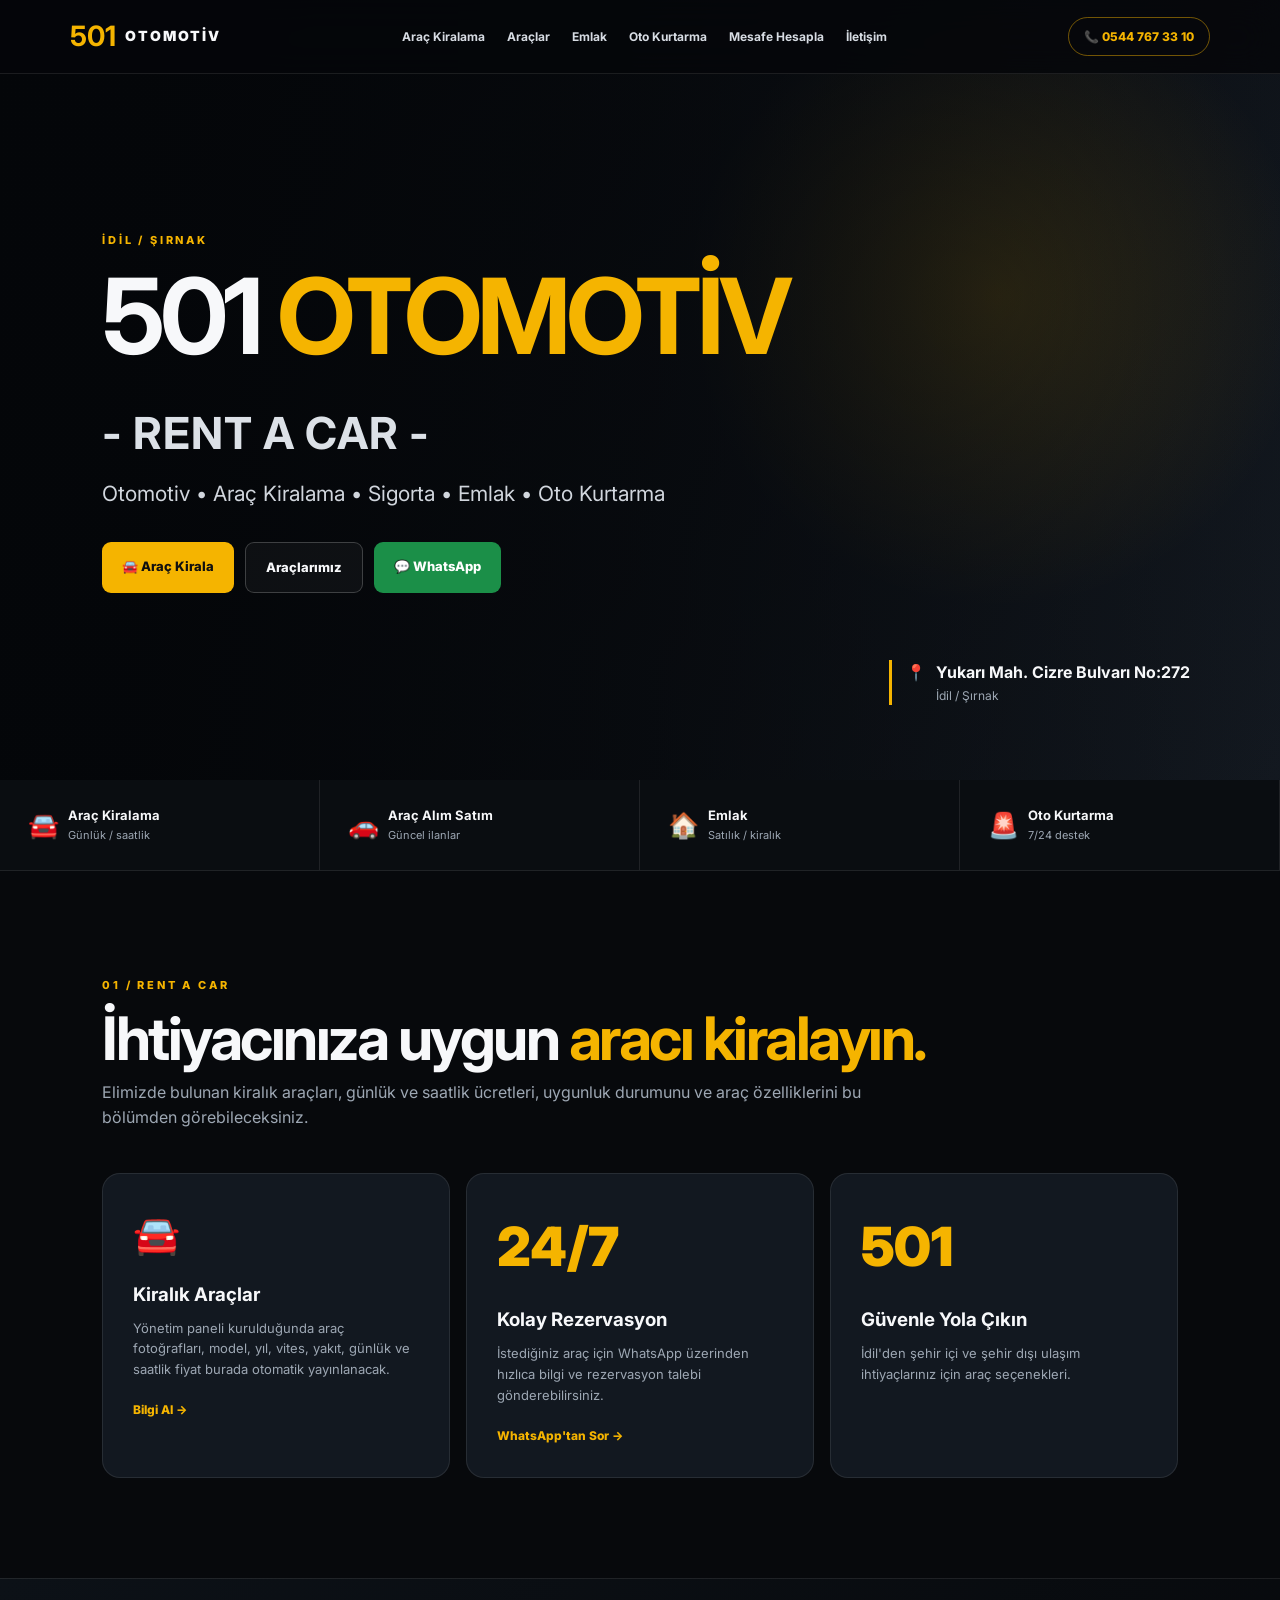
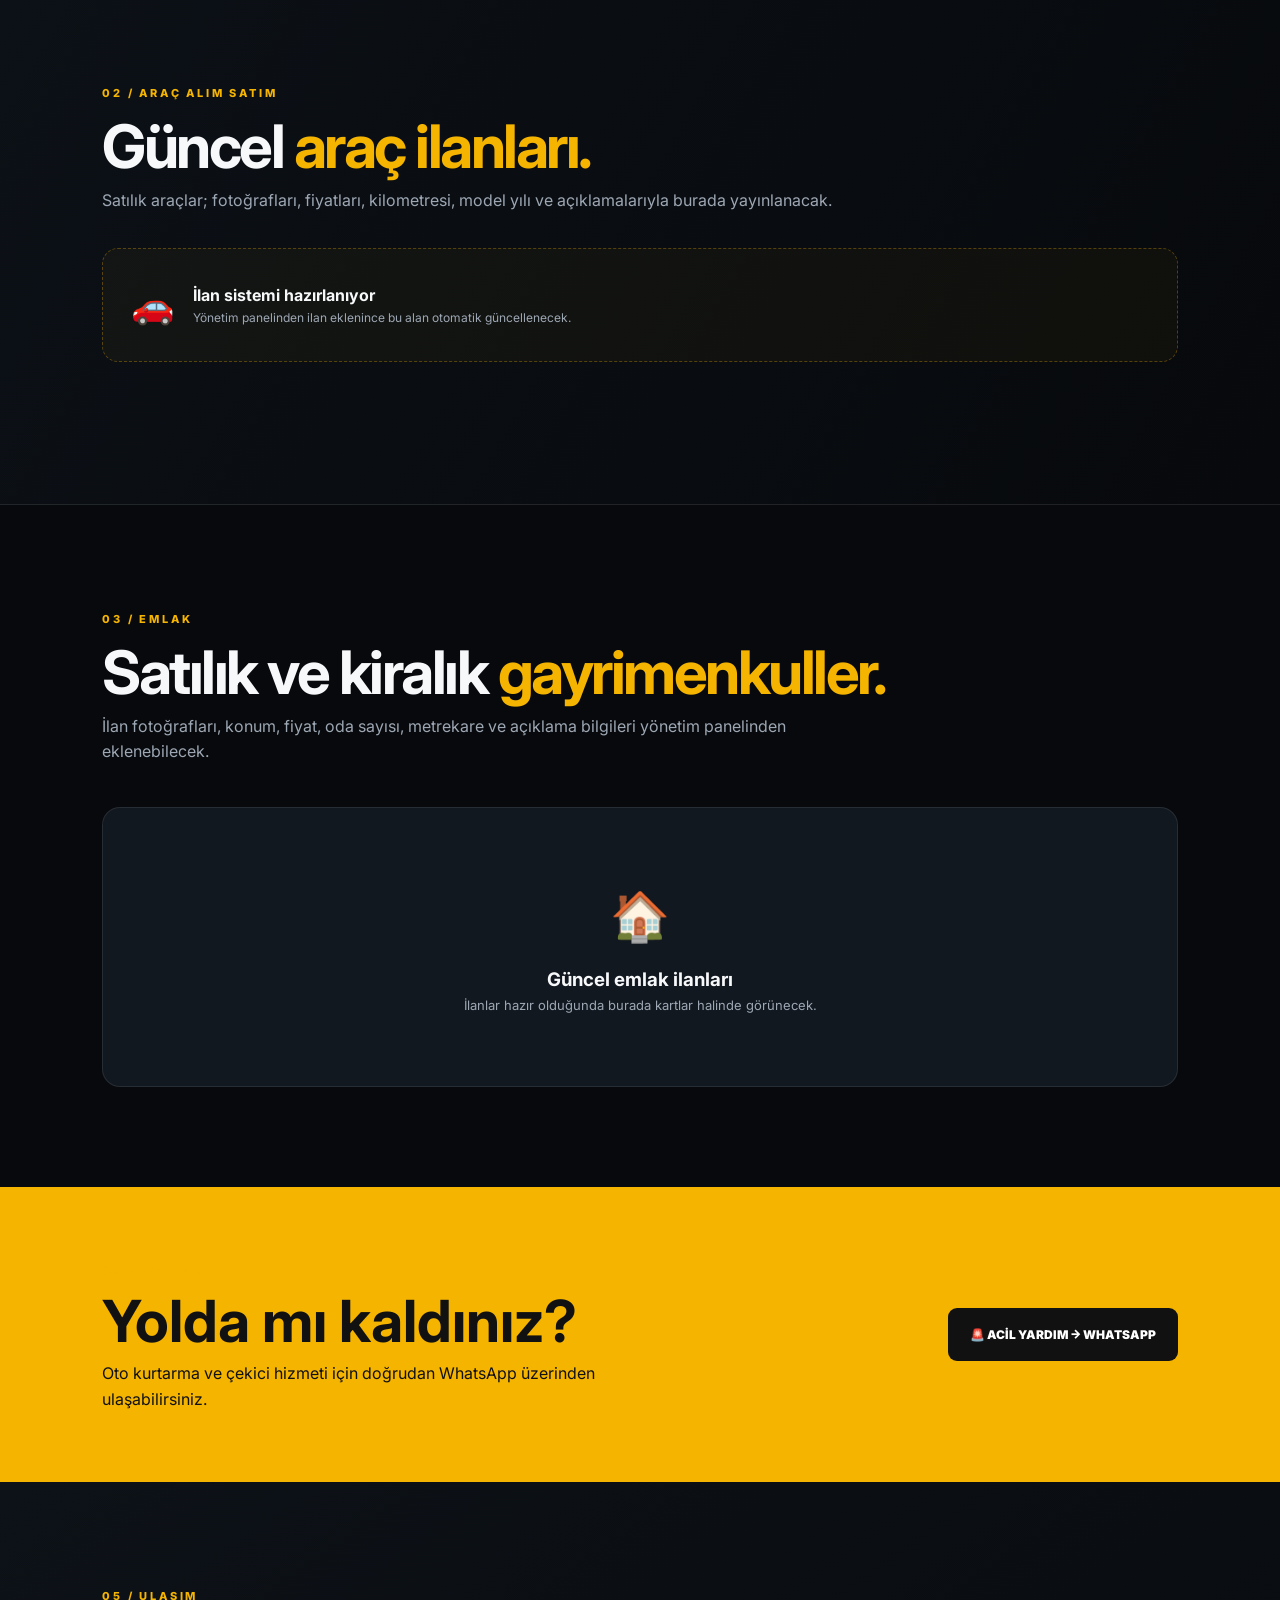
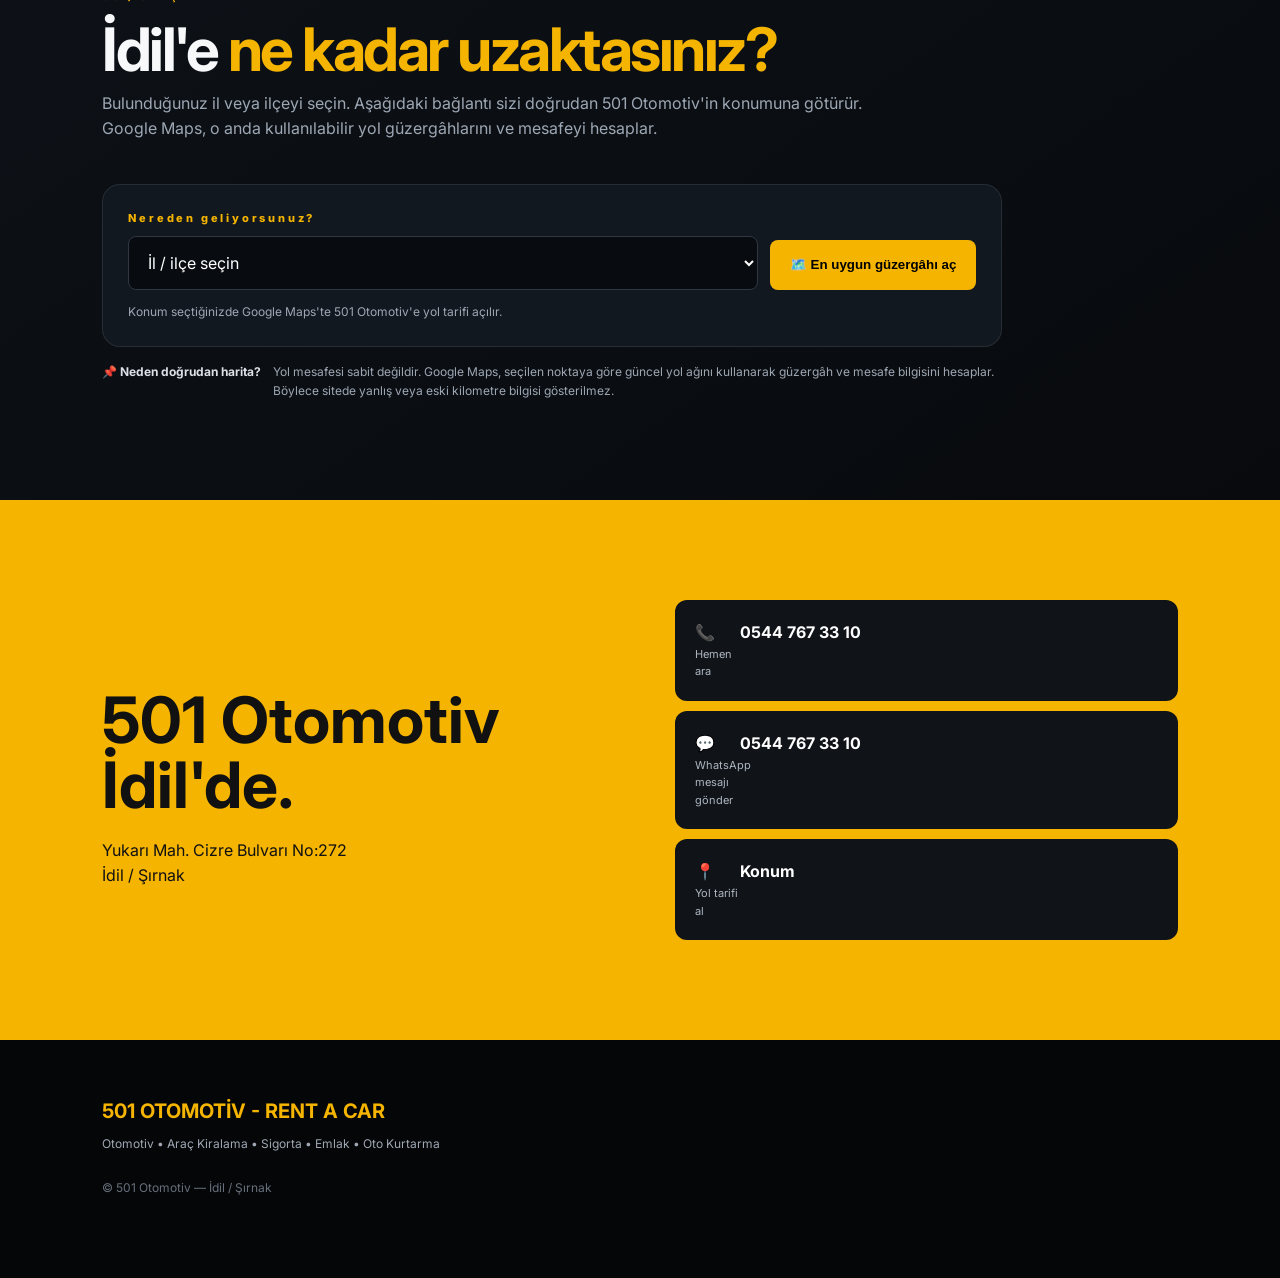
==== commit e49679de: "Add files via upload" ====
--- a/index.html
+++ b/index.html
@@ -21,7 +21,7 @@
     <a href="#mesafe">Mesafe Hesapla</a>
     <a href="#iletisim">İletişim</a>
   </nav>
-  <a class="header-call" href="tel:">📞 Ara</a>
+  <a class="header-call" href="tel:+905447673310">📞 0544 767 33 10</a>
 </header>
 
 <section class="hero">
@@ -33,7 +33,7 @@
     <div class="hero-buttons">
       <a class="btn gold" href="#kiralama">🚘 Araç Kirala</a>
       <a class="btn outline" href="#araclar">Araçlarımız</a>
-      <a class="btn whatsapp" href="https://wa.me/" target="_blank" rel="noopener">💬 WhatsApp</a>
+      <a class="btn whatsapp" href="https://wa.me/905447673310" target="_blank" rel="noopener">💬 WhatsApp</a>
     </div>
   </div>
   <div class="hero-info">
@@ -53,7 +53,7 @@
   <div class="heading"><label>01 / RENT A CAR</label><h2>İhtiyacınıza uygun <em>aracı kiralayın.</em></h2><p>Elimizde bulunan kiralık araçları, günlük ve saatlik ücretleri, uygunluk durumunu ve araç özelliklerini bu bölümden görebileceksiniz.</p></div>
   <div class="cards">
     <article class="empty-card"><div>🚘</div><h3>Kiralık Araçlar</h3><p>Yönetim paneli kurulduğunda araç fotoğrafları, model, yıl, vites, yakıt, günlük ve saatlik fiyat burada otomatik yayınlanacak.</p><a href="#iletisim">Bilgi Al →</a></article>
-    <article class="info-card"><div class="big">24/7</div><h3>Kolay Rezervasyon</h3><p>İstediğiniz araç için WhatsApp üzerinden hızlıca bilgi ve rezervasyon talebi gönderebilirsiniz.</p><a href="https://wa.me/" target="_blank">WhatsApp'tan Sor →</a></article>
+    <article class="info-card"><div class="big">24/7</div><h3>Kolay Rezervasyon</h3><p>İstediğiniz araç için WhatsApp üzerinden hızlıca bilgi ve rezervasyon talebi gönderebilirsiniz.</p><a href="https://wa.me/905447673310" target="_blank">WhatsApp'tan Sor →</a></article>
     <article class="info-card"><div class="big">501</div><h3>Güvenle Yola Çıkın</h3><p>İdil'den şehir içi ve şehir dışı ulaşım ihtiyaçlarınız için araç seçenekleri.</p></article>
   </div>
 </section>
@@ -77,7 +77,7 @@
     <h2>Yolda mı kaldınız?</h2>
     <p>Oto kurtarma ve çekici hizmeti için doğrudan WhatsApp üzerinden ulaşabilirsiniz.</p>
   </div>
-  <a href="https://wa.me/" target="_blank" rel="noopener">🚨 ACİL YARDIM → WHATSAPP</a>
+  <a href="https://wa.me/905447673310" target="_blank" rel="noopener">🚨 ACİL YARDIM → WHATSAPP</a>
 </section>
 
 <section id="mesafe" class="section distance">
@@ -121,8 +121,8 @@
   <div class="section contact-inner">
     <div><label>06 / İLETİŞİM</label><h2>501 Otomotiv<br><em>İdil'de.</em></h2><p>Yukarı Mah. Cizre Bulvarı No:272<br>İdil / Şırnak</p></div>
     <div class="contact-list">
-      <a href="tel:">📞 <b>Telefon</b><small>Hemen ara</small></a>
-      <a href="https://wa.me/" target="_blank">💬 <b>WhatsApp</b><small>Mesaj gönder</small></a>
+      <a href="tel:+905447673310">📞 <b>0544 767 33 10</b><small>Hemen ara</small></a>
+      <a href="https://wa.me/905447673310" target="_blank">💬 <b>0544 767 33 10</b><small>WhatsApp mesajı gönder</small></a>
       <a href="https://maps.google.com/maps?q=37.33407974243164,41.87986755371094&z=17&hl=tr" target="_blank">📍 <b>Konum</b><small>Yol tarifi al</small></a>
     </div>
   </div>
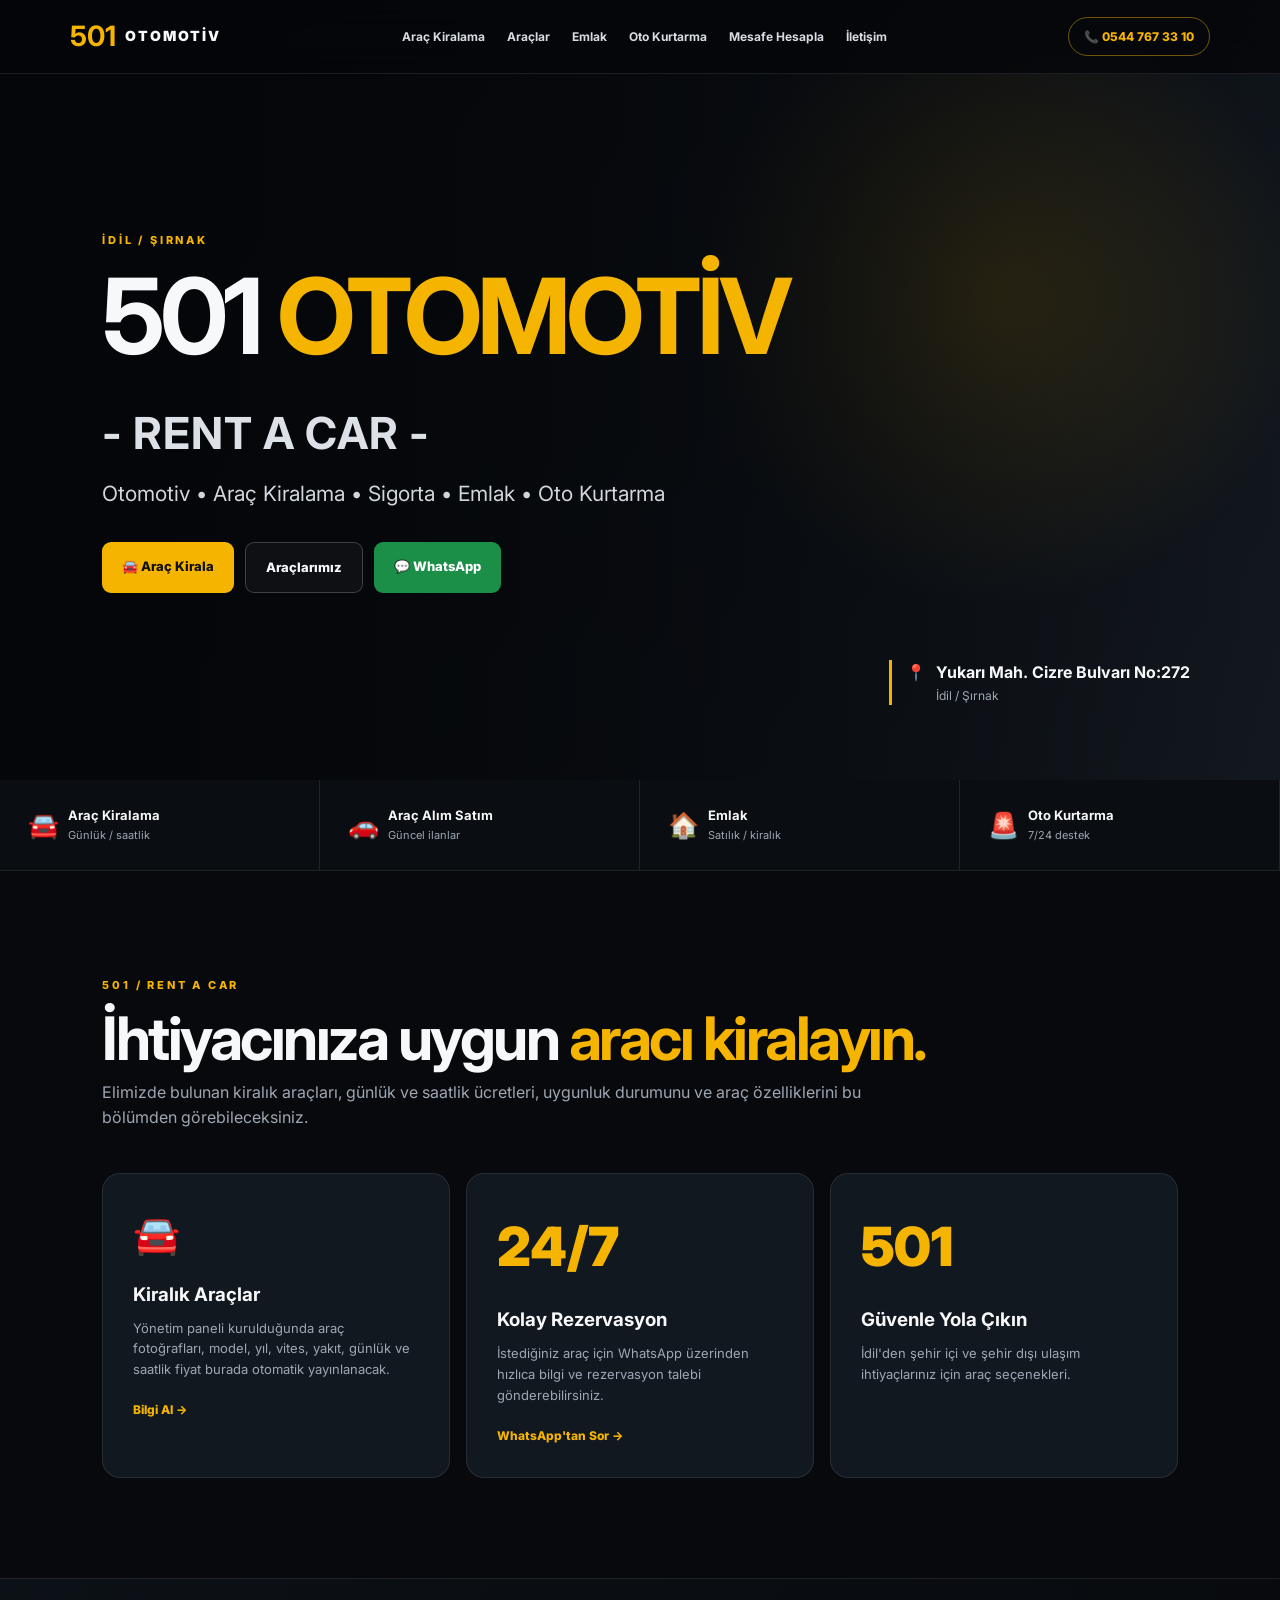
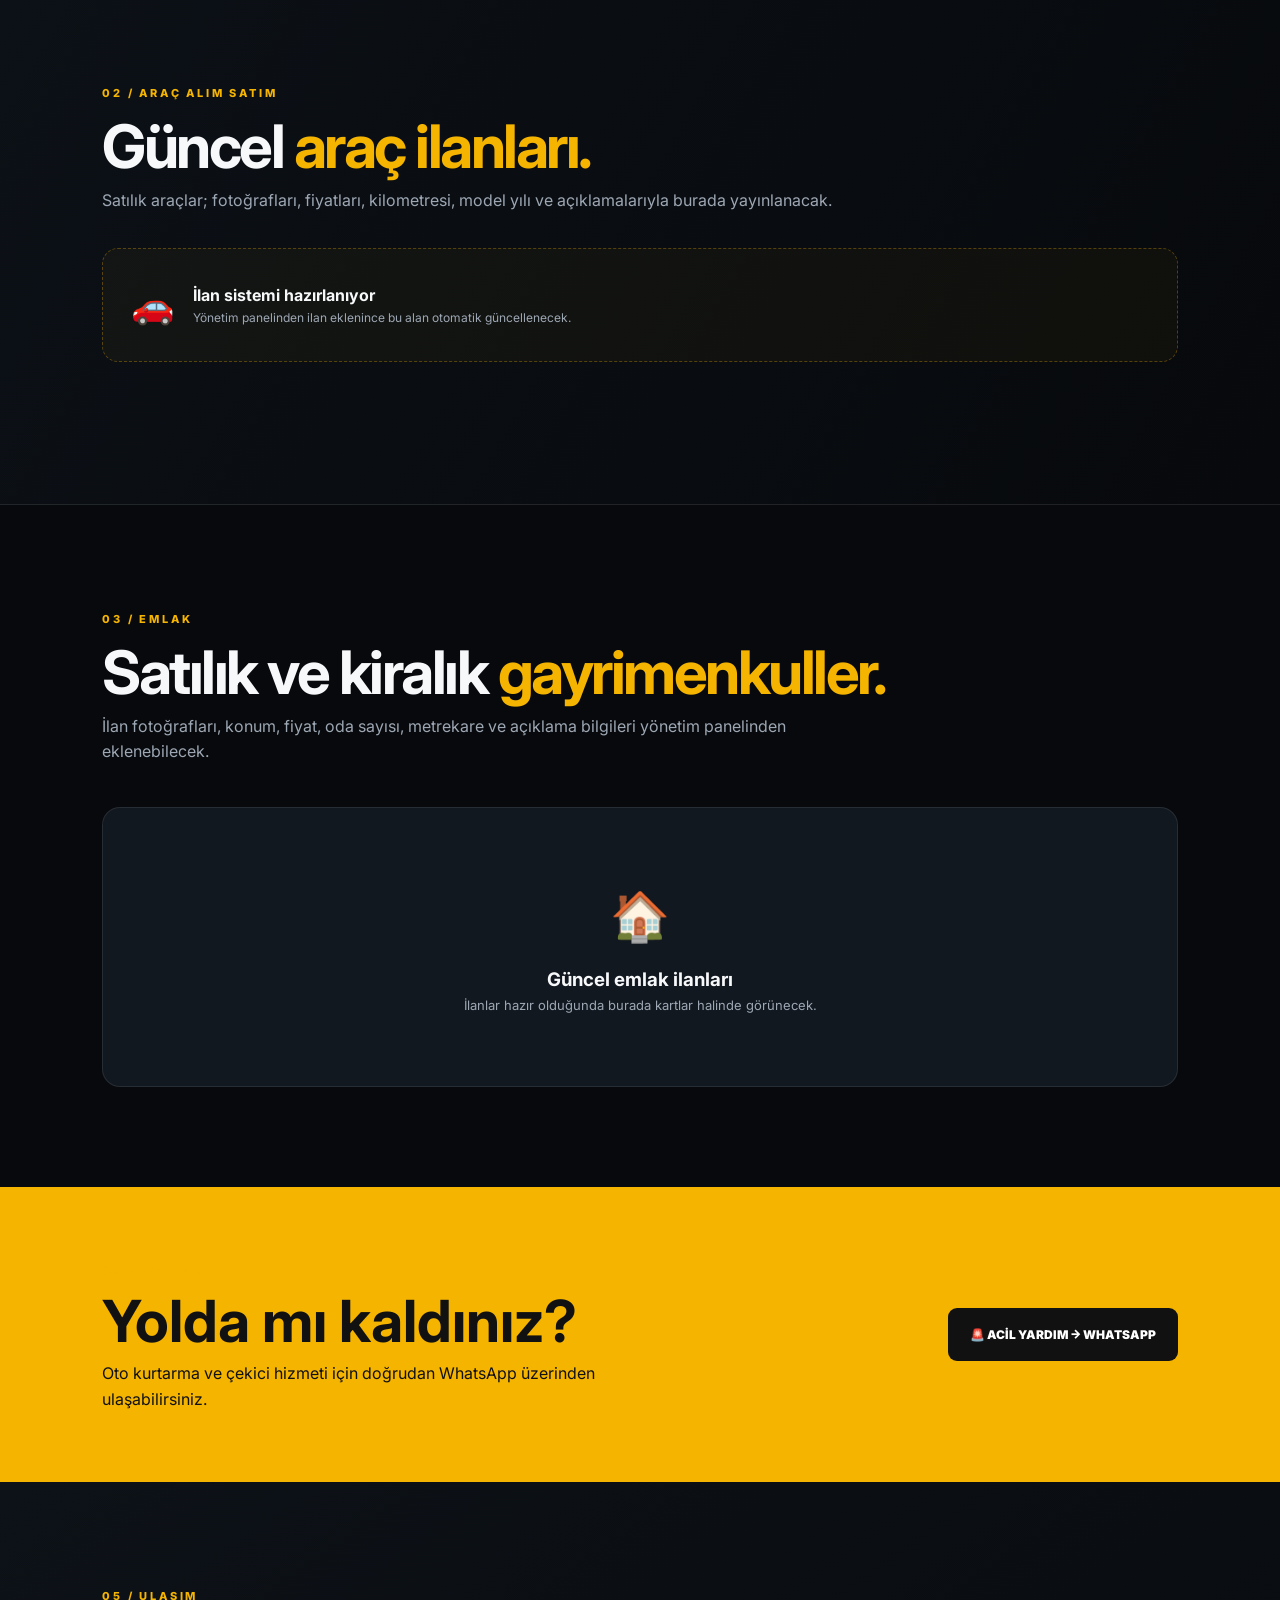
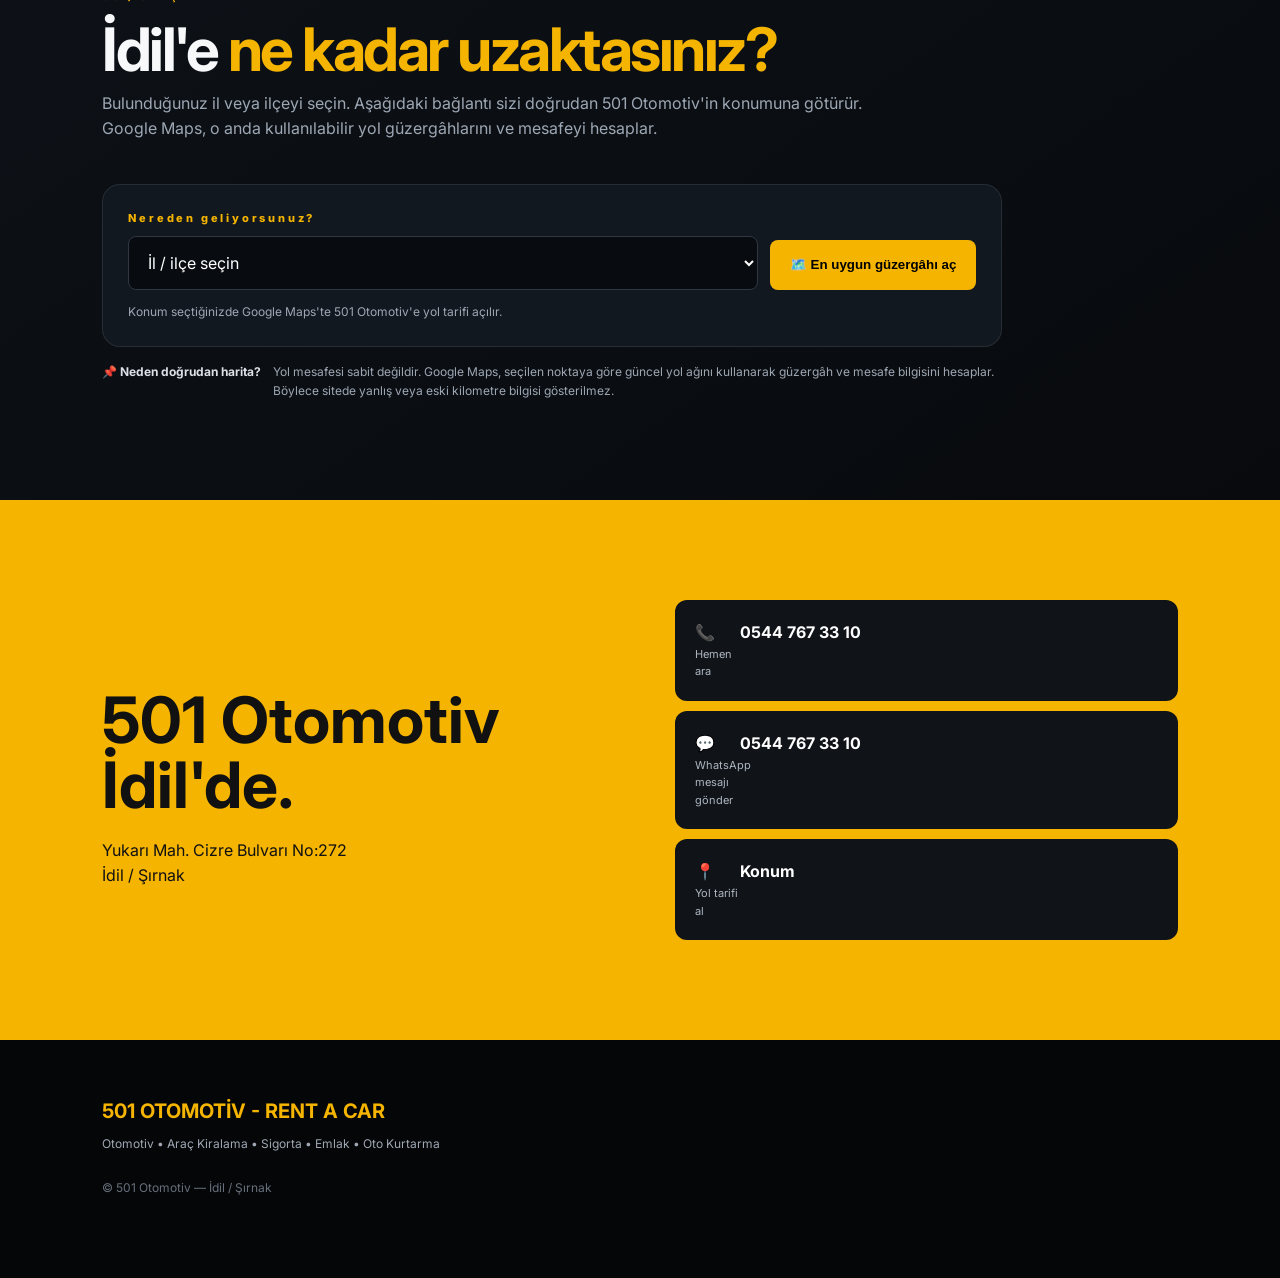
==== commit 971b5743: "Update index.html" ====
--- a/index.html
+++ b/index.html
@@ -50,7 +50,7 @@
 </section>
 
 <section id="kiralama" class="section">
-  <div class="heading"><label>01 / RENT A CAR</label><h2>İhtiyacınıza uygun <em>aracı kiralayın.</em></h2><p>Elimizde bulunan kiralık araçları, günlük ve saatlik ücretleri, uygunluk durumunu ve araç özelliklerini bu bölümden görebileceksiniz.</p></div>
+  <div class="heading"><label>501 / RENT A CAR</label><h2>İhtiyacınıza uygun <em>aracı kiralayın.</em></h2><p>Elimizde bulunan kiralık araçları, günlük ve saatlik ücretleri, uygunluk durumunu ve araç özelliklerini bu bölümden görebileceksiniz.</p></div>
   <div class="cards">
     <article class="empty-card"><div>🚘</div><h3>Kiralık Araçlar</h3><p>Yönetim paneli kurulduğunda araç fotoğrafları, model, yıl, vites, yakıt, günlük ve saatlik fiyat burada otomatik yayınlanacak.</p><a href="#iletisim">Bilgi Al →</a></article>
     <article class="info-card"><div class="big">24/7</div><h3>Kolay Rezervasyon</h3><p>İstediğiniz araç için WhatsApp üzerinden hızlıca bilgi ve rezervasyon talebi gönderebilirsiniz.</p><a href="https://wa.me/905447673310" target="_blank">WhatsApp'tan Sor →</a></article>
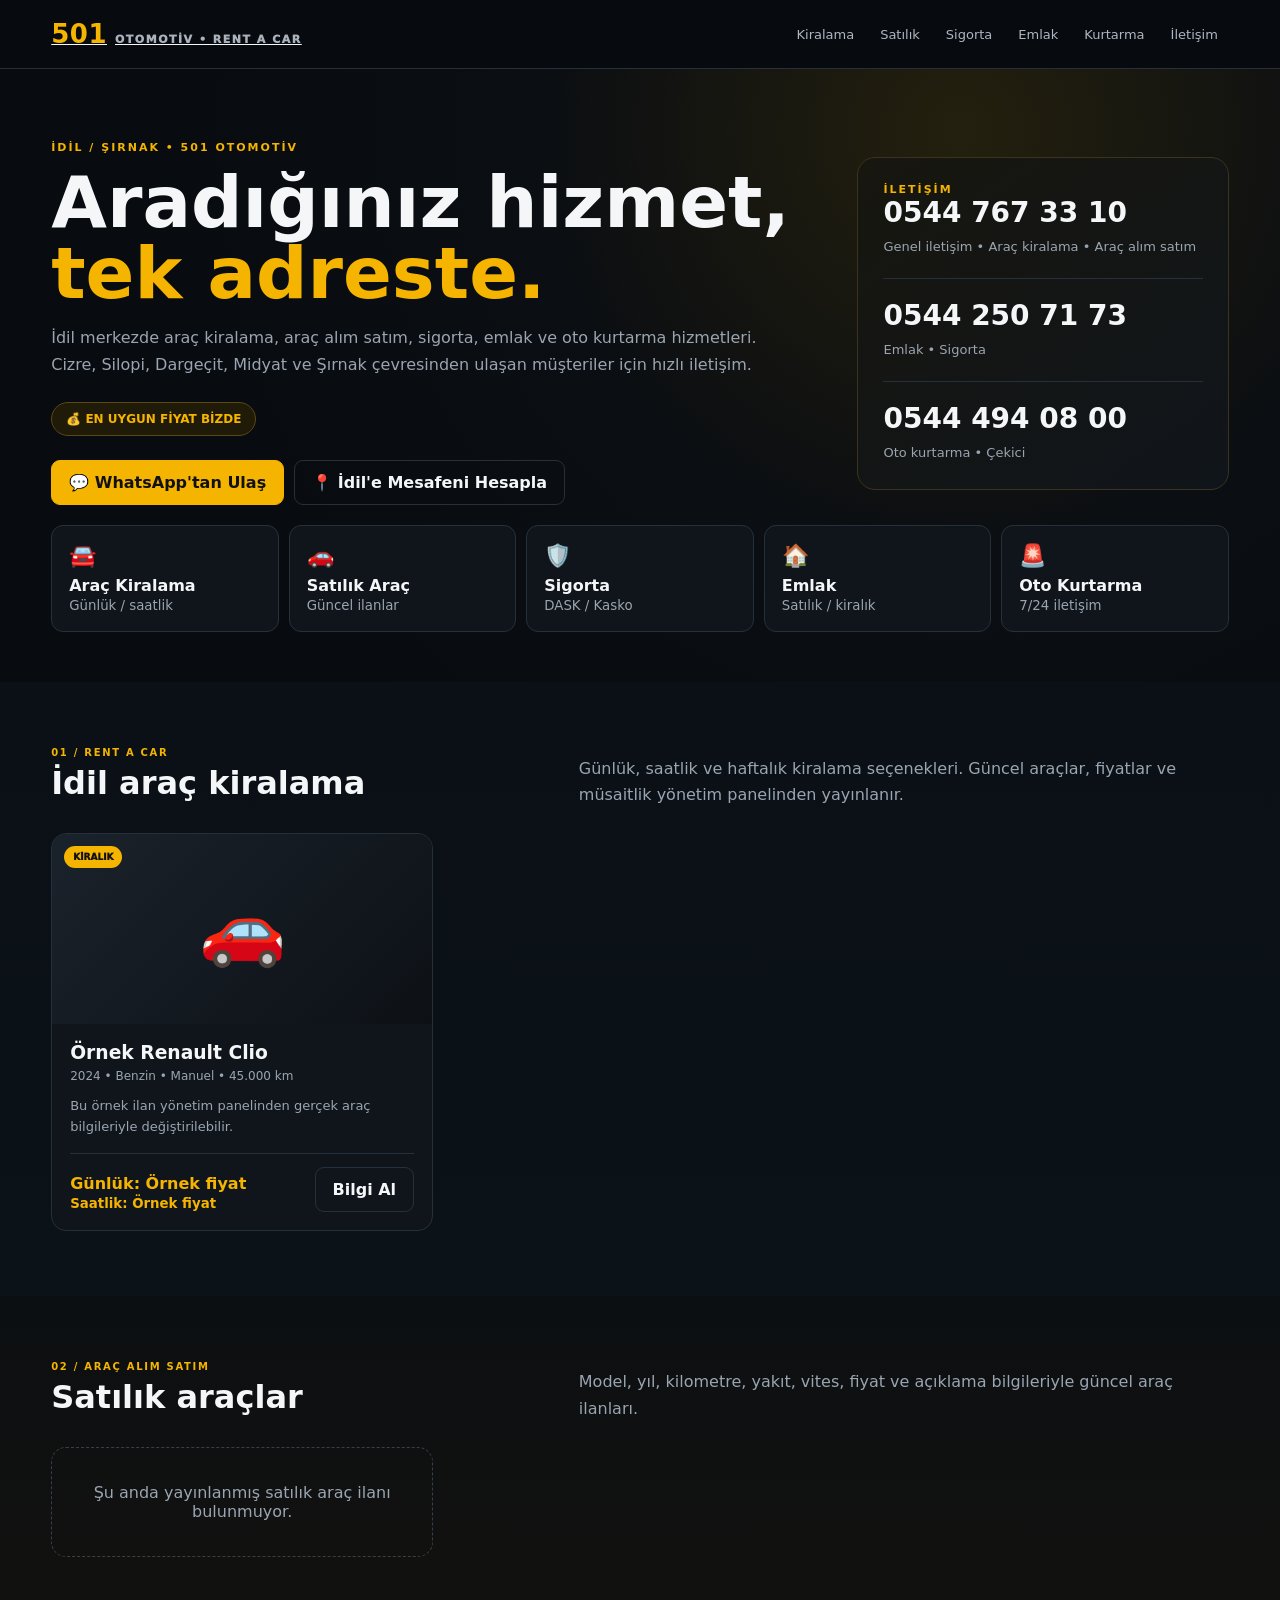
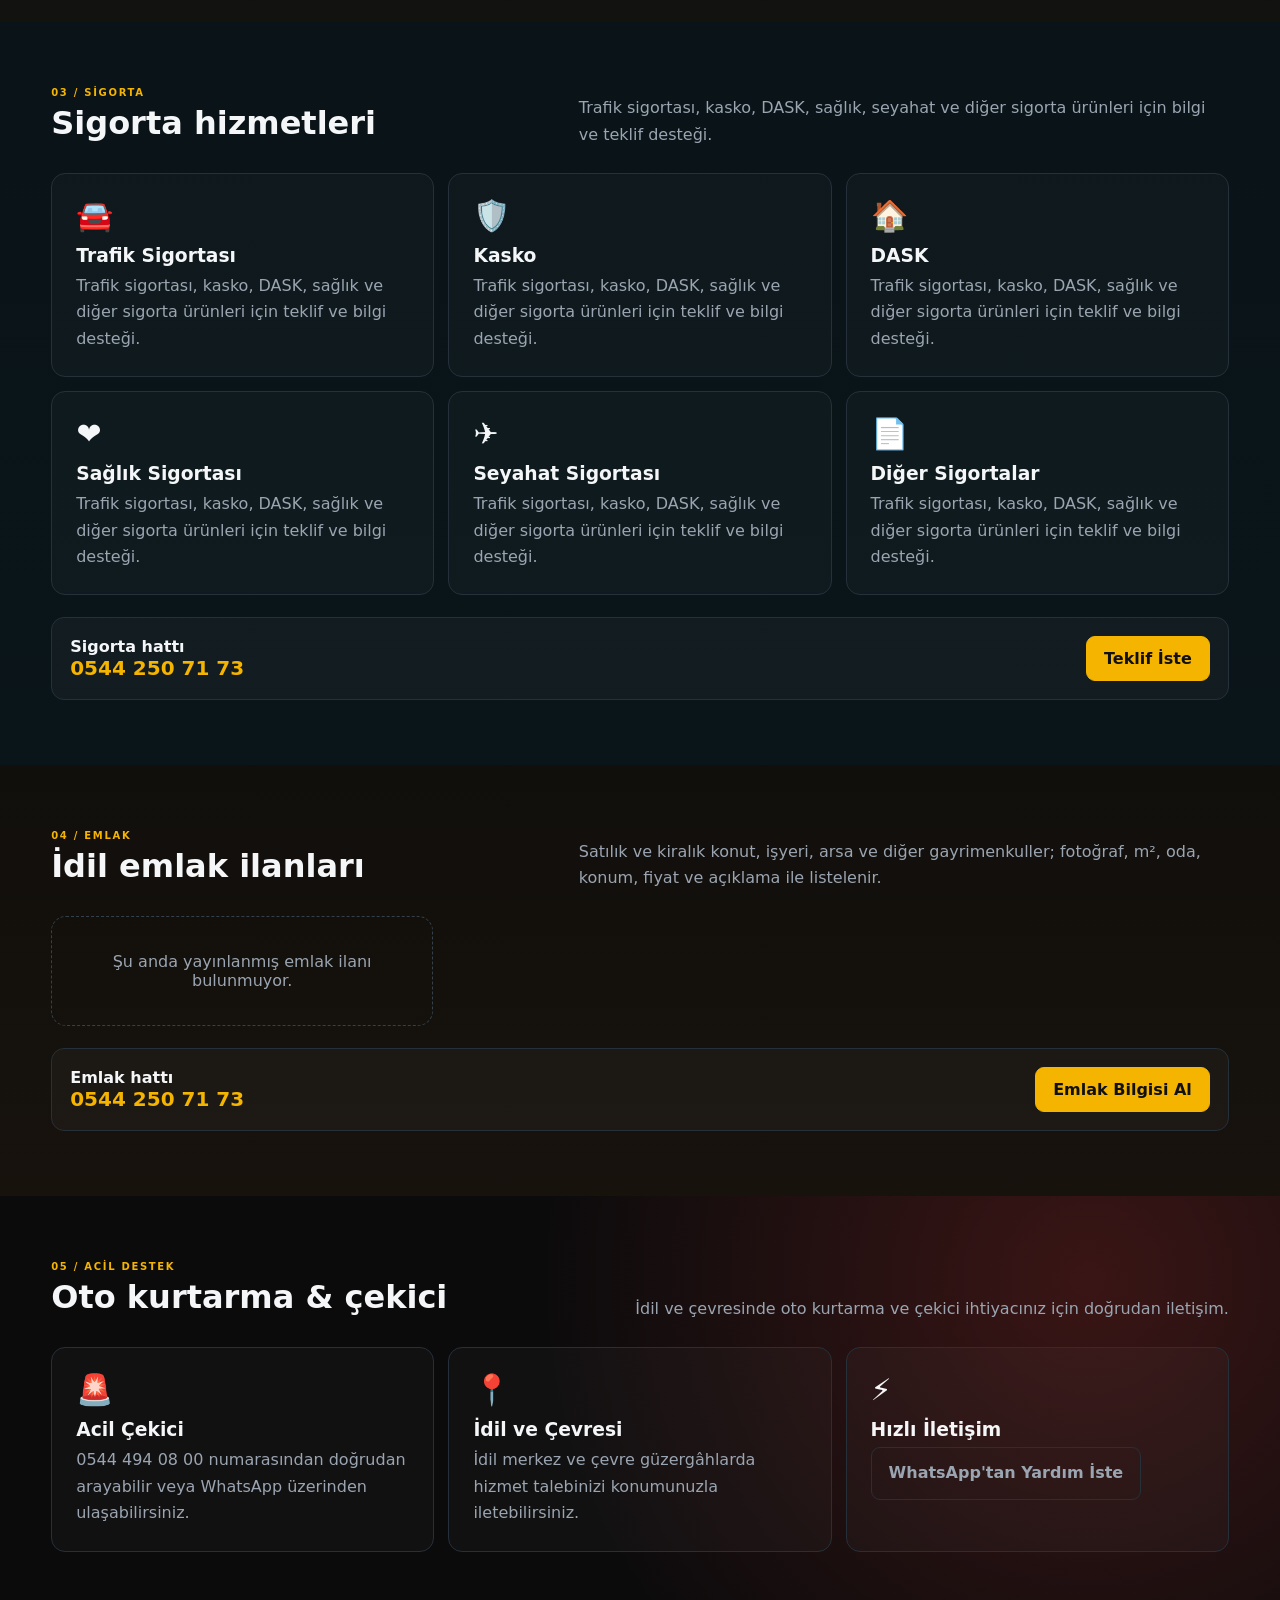
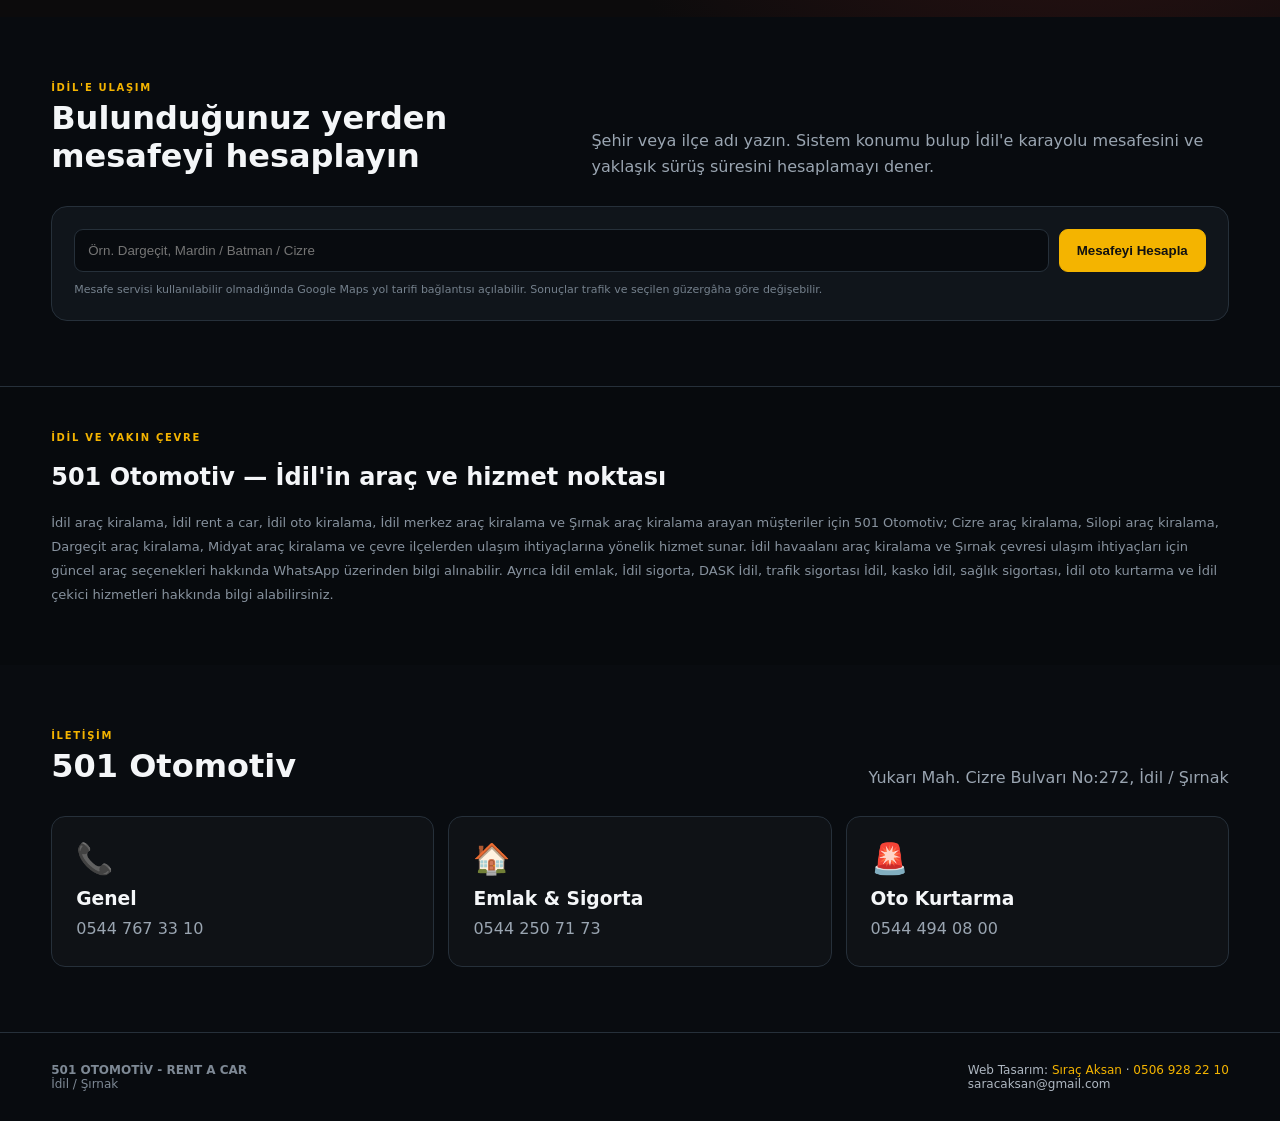
==== commit ee4138f9: "Add files via upload" ====
--- a/index.html
+++ b/index.html
@@ -1,145 +1,119 @@
-<!DOCTYPE html>
+<!doctype html>
 <html lang="tr">
 <head>
-<meta charset="UTF-8">
-<meta name="viewport" content="width=device-width, initial-scale=1.0">
-<meta name="description" content="501 Otomotiv - Rent a Car | İdil, Şırnak">
-<title>501 Otomotiv - Rent a Car | İdil / Şırnak</title>
-<link rel="stylesheet" href="style.css">
+<meta charset="utf-8">
+<meta name="viewport" content="width=device-width,initial-scale=1">
+<title>501 Otomotiv | İdil Araç Kiralama, Sigorta, Emlak, Oto Kurtarma</title>
+<meta name="description" content="İdil merkez 501 Otomotiv: araç kiralama, araç alım satım, sigorta, emlak ve oto kurtarma. Cizre, Silopi, Dargeçit, Midyat ve Şırnak çevresine hizmet.">
+<meta name="keywords" content="İdil araç kiralama, İdil rent a car, İdil oto kiralama, İdil Şırnak araç kiralama, İdil merkez araç kiralama, Cizre araç kiralama, Silopi araç kiralama, Dargeçit araç kiralama, Midyat araç kiralama, Şırnak araç kiralama, İdil havaalanı araç kiralama, Şırnak havaalanı araç kiralama, İdil emlak, İdil sigorta, DASK İdil, trafik sigortası İdil, kasko İdil, İdil oto kurtarma, İdil çekici">
+<meta property="og:title" content="501 Otomotiv - İdil">
+<meta property="og:description" content="İdil merkez araç kiralama, sigorta, emlak, araç alım satım ve oto kurtarma.">
+<style>
+:root{--bg:#080b0f;--panel:#10151b;--panel2:#151b22;--line:#26303a;--text:#f4f6f8;--muted:#9aa5b1;--gold:#f4b400;--red:#e34b4b}
+*{box-sizing:border-box}html{scroll-behavior:smooth}body{margin:0;background:var(--bg);color:var(--text);font-family:Inter,system-ui,-apple-system,Segoe UI,Arial,sans-serif}a{color:inherit}.wrap{width:min(1180px,92%);margin:auto}
+header{position:sticky;top:0;z-index:50;background:rgba(8,11,15,.94);backdrop-filter:blur(12px);border-bottom:1px solid var(--line)}
+.nav{height:68px;display:flex;align-items:center;justify-content:space-between;gap:20px}.logo{font-weight:950;letter-spacing:.5px}.logo b{color:var(--gold);font-size:26px}.logo span{font-size:11px;color:#aab2bb;margin-left:8px;letter-spacing:1.5px}
+nav{display:flex;gap:4px}nav a{text-decoration:none;color:#aeb7c1;padding:10px 11px;border-radius:8px;font-size:13px}nav a:hover{background:var(--panel2);color:white}
+.hero{padding:72px 0 50px;background:radial-gradient(circle at 75% 10%,#24200e 0,#0b0e12 38%,#080b0f 72%)}.hero-grid{display:grid;grid-template-columns:1.35fr .65fr;gap:35px;align-items:center}.eyebrow{color:var(--gold);font-weight:900;font-size:11px;letter-spacing:2px}.hero h1{font-size:clamp(38px,6vw,72px);line-height:.98;margin:13px 0}.hero h1 em{font-style:normal;color:var(--gold)}.hero p{color:var(--muted);line-height:1.7;max-width:720px}.badge{display:inline-block;margin-top:8px;padding:9px 14px;border:1px solid #5b4710;background:#201a08;color:var(--gold);border-radius:999px;font-size:12px;font-weight:900}.hero-actions{display:flex;gap:10px;flex-wrap:wrap;margin-top:24px}.btn{display:inline-flex;align-items:center;justify-content:center;text-decoration:none;border-radius:9px;padding:12px 17px;font-weight:850;border:1px solid var(--line)}.primary{background:var(--gold);color:#111;border-color:var(--gold)}.hero-card{border:1px solid #3b341d;background:linear-gradient(145deg,#17160f,#10151b);border-radius:18px;padding:25px}.hero-card strong{font-size:28px}.hero-card p{font-size:13px;margin:7px 0 0}
+.services{display:grid;grid-template-columns:repeat(5,1fr);gap:10px;margin-top:20px}.service{padding:17px;border:1px solid var(--line);background:var(--panel);border-radius:12px;text-decoration:none}.service span{font-size:22px}.service b{display:block;margin-top:8px}.service small{color:var(--muted)}
+.section{padding:65px 0}.section-head{display:flex;justify-content:space-between;gap:25px;align-items:end;margin-bottom:25px}.section-head h2{font-size:32px;margin:6px 0}.section-head p{color:var(--muted);max-width:650px;line-height:1.65;margin:0}.kicker{font-size:10px;color:var(--gold);font-weight:900;letter-spacing:1.7px}
+.cards{display:grid;grid-template-columns:repeat(3,1fr);gap:16px}.card{background:var(--panel);border:1px solid var(--line);border-radius:15px;overflow:hidden}.card-img{height:190px;background:linear-gradient(135deg,#1a222b,#0d1116);display:grid;place-items:center;font-size:70px;position:relative}.card-img img{width:100%;height:100%;object-fit:cover}.tag{position:absolute;top:12px;left:12px;background:var(--gold);color:#111;border-radius:999px;padding:6px 9px;font-size:9px;font-weight:950}.card-body{padding:18px}.card-body h3{margin:0 0 6px}.meta{color:#9aa5b1;font-size:12px;display:flex;gap:8px;flex-wrap:wrap}.price-row{display:flex;justify-content:space-between;align-items:end;border-top:1px solid var(--line);margin-top:15px;padding-top:13px}.price{font-weight:900;color:var(--gold)}.desc{color:#9aa5b1;font-size:13px;line-height:1.6}.empty{border:1px dashed #34404b;border-radius:15px;padding:35px;text-align:center;color:var(--muted)}
+.rental{background:linear-gradient(180deg,#0a1015,#0b1218)}.sales{background:linear-gradient(180deg,#0c0f12,#12120f)}.property{background:linear-gradient(180deg,#110f0c,#17120c)}.insurance{background:linear-gradient(180deg,#091318,#0a151a)}.rescue{background:radial-gradient(circle at 85% 20%,#3a1515,#0c0b0c 48%)}.contact{background:#090c10}
+.feature-grid{display:grid;grid-template-columns:repeat(3,1fr);gap:14px}.feature{padding:24px;border:1px solid var(--line);border-radius:14px;background:rgba(255,255,255,.025)}.feature .ico{font-size:30px}.feature h3{margin:12px 0 7px}.feature p{color:var(--muted);line-height:1.65;margin:0}
+.route-box{border:1px solid var(--line);background:var(--panel);border-radius:16px;padding:22px}.route-controls{display:grid;grid-template-columns:1fr auto;gap:10px}.route-controls input{min-width:0;background:#080b0f;border:1px solid var(--line);color:white;border-radius:9px;padding:13px}.route-result{display:none;margin-top:18px;grid-template-columns:repeat(3,1fr);gap:10px}.metric{padding:17px;background:#0b1015;border:1px solid var(--line);border-radius:11px}.metric small{display:block;color:var(--muted);font-size:10px}.metric b{font-size:21px;color:var(--gold)}.map-link{display:none;margin-top:12px}.notice{font-size:11px;color:#75818d;margin-top:10px;line-height:1.5}
+.insurance-grid{display:grid;grid-template-columns:repeat(3,1fr);gap:14px}.contact-strip{display:flex;justify-content:space-between;gap:15px;align-items:center;margin-top:22px;padding:18px;border:1px solid var(--line);border-radius:13px;background:rgba(255,255,255,.03)}
+.seo{padding:45px 0;background:#070a0d;border-top:1px solid var(--line)}.seo p{color:#87929e;line-height:1.85;font-size:13px}
+footer{border-top:1px solid var(--line);padding:30px 0;color:#7e8995;font-size:12px}.footer-grid{display:flex;justify-content:space-between;gap:20px;flex-wrap:wrap}.designer{color:#aeb7c1}.designer a{color:var(--gold);text-decoration:none}
+@media(max-width:900px){nav{display:none}.hero-grid{grid-template-columns:1fr}.services{grid-template-columns:repeat(2,1fr)}.cards,.feature-grid,.insurance-grid{grid-template-columns:1fr 1fr}.route-result{grid-template-columns:1fr 1fr}}
+@media(max-width:600px){.hero{padding-top:45px}.services,.cards,.feature-grid,.insurance-grid{grid-template-columns:1fr}.section{padding:45px 0}.section-head{display:block}.route-controls{grid-template-columns:1fr}.route-result{grid-template-columns:1fr}.contact-strip{display:block}.contact-strip .btn{margin-top:12px}}
+</style>
 </head>
 <body>
+<header><div class="wrap nav"><a class="logo" href="#"><b>501</b><span>OTOMOTİV • RENT A CAR</span></a><nav><a href="#kiralama">Kiralama</a><a href="#satilik">Satılık</a><a href="#sigorta">Sigorta</a><a href="#emlak">Emlak</a><a href="#kurtarma">Kurtarma</a><a href="#iletisim">İletişim</a></nav></div></header>
 
-<header class="topbar">
-  <a class="logo" href="#">
-    <b>501</b><span>OTOMOTİV</span>
-  </a>
-  <nav>
-    <a href="#kiralama">Araç Kiralama</a>
-    <a href="#araclar">Araçlar</a>
-    <a href="#emlak">Emlak</a>
-    <a href="#kurtarma">Oto Kurtarma</a>
-    <a href="#mesafe">Mesafe Hesapla</a>
-    <a href="#iletisim">İletişim</a>
-  </nav>
-  <a class="header-call" href="tel:+905447673310">📞 0544 767 33 10</a>
-</header>
+<main>
+<section class="hero"><div class="wrap">
+  <div class="hero-grid"><div>
+    <div class="eyebrow">İDİL / ŞIRNAK • 501 OTOMOTİV</div>
+    <h1>Aradığınız hizmet,<br><em>tek adreste.</em></h1>
+    <p>İdil merkezde araç kiralama, araç alım satım, sigorta, emlak ve oto kurtarma hizmetleri. Cizre, Silopi, Dargeçit, Midyat ve Şırnak çevresinden ulaşan müşteriler için hızlı iletişim.</p>
+    <span class="badge">💰 EN UYGUN FİYAT BİZDE</span>
+    <div class="hero-actions"><a class="btn primary" href="https://wa.me/905447673310" target="_blank">💬 WhatsApp'tan Ulaş</a><a class="btn" href="#mesafe">📍 İdil'e Mesafeni Hesapla</a></div>
+  </div><div class="hero-card"><div class="eyebrow">İLETİŞİM</div><strong>0544 767 33 10</strong><p>Genel iletişim • Araç kiralama • Araç alım satım</p><hr style="border:0;border-top:1px solid var(--line);margin:20px 0"><strong>0544 250 71 73</strong><p>Emlak • Sigorta</p><hr style="border:0;border-top:1px solid var(--line);margin:20px 0"><strong>0544 494 08 00</strong><p>Oto kurtarma • Çekici</p></div></div>
+  <div class="services">
+    <a class="service" href="#kiralama"><span>🚘</span><b>Araç Kiralama</b><small>Günlük / saatlik</small></a>
+    <a class="service" href="#satilik"><span>🚗</span><b>Satılık Araç</b><small>Güncel ilanlar</small></a>
+    <a class="service" href="#sigorta"><span>🛡️</span><b>Sigorta</b><small>DASK / Kasko</small></a>
+    <a class="service" href="#emlak"><span>🏠</span><b>Emlak</b><small>Satılık / kiralık</small></a>
+    <a class="service" href="#kurtarma"><span>🚨</span><b>Oto Kurtarma</b><small>7/24 iletişim</small></a>
+  </div>
+</div></section>
 
-<section class="hero">
-  <div class="hero-bg"></div>
-  <div class="hero-inner">
-    <div class="eyebrow">İDİL / ŞIRNAK</div>
-    <h1>501 <strong>OTOMOTİV</strong><br><span>- RENT A CAR -</span></h1>
-    <p>Otomotiv • Araç Kiralama • Sigorta • Emlak • Oto Kurtarma</p>
-    <div class="hero-buttons">
-      <a class="btn gold" href="#kiralama">🚘 Araç Kirala</a>
-      <a class="btn outline" href="#araclar">Araçlarımız</a>
-      <a class="btn whatsapp" href="https://wa.me/905447673310" target="_blank" rel="noopener">💬 WhatsApp</a>
-    </div>
-  </div>
-  <div class="hero-info">
-    <span>📍</span>
-    <div><b>Yukarı Mah. Cizre Bulvarı No:272</b><small>İdil / Şırnak</small></div>
-  </div>
-</section>
+<section id="kiralama" class="section rental"><div class="wrap"><div class="section-head"><div><div class="kicker">01 / RENT A CAR</div><h2>İdil araç kiralama</h2></div><p>Günlük, saatlik ve haftalık kiralama seçenekleri. Güncel araçlar, fiyatlar ve müsaitlik yönetim panelinden yayınlanır.</p></div><div id="rentalCards" class="cards"></div></div></section>
 
-<section class="quick">
-  <a href="#kiralama"><span>🚘</span><b>Araç Kiralama</b><small>Günlük / saatlik</small></a>
-  <a href="#araclar"><span>🚗</span><b>Araç Alım Satım</b><small>Güncel ilanlar</small></a>
-  <a href="#emlak"><span>🏠</span><b>Emlak</b><small>Satılık / kiralık</small></a>
-  <a href="#kurtarma"><span>🚨</span><b>Oto Kurtarma</b><small>7/24 destek</small></a>
-</section>
+<section id="satilik" class="section sales"><div class="wrap"><div class="section-head"><div><div class="kicker">02 / ARAÇ ALIM SATIM</div><h2>Satılık araçlar</h2></div><p>Model, yıl, kilometre, yakıt, vites, fiyat ve açıklama bilgileriyle güncel araç ilanları.</p></div><div id="saleCards" class="cards"></div></div></section>
 
-<section id="kiralama" class="section">
-  <div class="heading"><label>501 / RENT A CAR</label><h2>İhtiyacınıza uygun <em>aracı kiralayın.</em></h2><p>Elimizde bulunan kiralık araçları, günlük ve saatlik ücretleri, uygunluk durumunu ve araç özelliklerini bu bölümden görebileceksiniz.</p></div>
-  <div class="cards">
-    <article class="empty-card"><div>🚘</div><h3>Kiralık Araçlar</h3><p>Yönetim paneli kurulduğunda araç fotoğrafları, model, yıl, vites, yakıt, günlük ve saatlik fiyat burada otomatik yayınlanacak.</p><a href="#iletisim">Bilgi Al →</a></article>
-    <article class="info-card"><div class="big">24/7</div><h3>Kolay Rezervasyon</h3><p>İstediğiniz araç için WhatsApp üzerinden hızlıca bilgi ve rezervasyon talebi gönderebilirsiniz.</p><a href="https://wa.me/905447673310" target="_blank">WhatsApp'tan Sor →</a></article>
-    <article class="info-card"><div class="big">501</div><h3>Güvenle Yola Çıkın</h3><p>İdil'den şehir içi ve şehir dışı ulaşım ihtiyaçlarınız için araç seçenekleri.</p></article>
-  </div>
-</section>
+<section id="sigorta" class="section insurance"><div class="wrap"><div class="section-head"><div><div class="kicker">03 / SİGORTA</div><h2>Sigorta hizmetleri</h2></div><p>Trafik sigortası, kasko, DASK, sağlık, seyahat ve diğer sigorta ürünleri için bilgi ve teklif desteği.</p></div>
+<div class="insurance-grid" id="insuranceCards"></div><div class="contact-strip"><div><b>Sigorta hattı</b><div style="color:var(--gold);font-size:20px;font-weight:900">0544 250 71 73</div></div><a class="btn primary" href="https://wa.me/905442507173" target="_blank">Teklif İste</a></div></div></section>
 
-<section id="araclar" class="dark-section">
-  <div class="section heading"><label>02 / ARAÇ ALIM SATIM</label><h2>Güncel <em>araç ilanları.</em></h2><p>Satılık araçlar; fotoğrafları, fiyatları, kilometresi, model yılı ve açıklamalarıyla burada yayınlanacak.</p>
-    <div class="coming"><span>🚗</span><div><b>İlan sistemi hazırlanıyor</b><small>Yönetim panelinden ilan eklenince bu alan otomatik güncellenecek.</small></div></div>
-  </div>
-</section>
+<section id="emlak" class="section property"><div class="wrap"><div class="section-head"><div><div class="kicker">04 / EMLAK</div><h2>İdil emlak ilanları</h2></div><p>Satılık ve kiralık konut, işyeri, arsa ve diğer gayrimenkuller; fotoğraf, m², oda, konum, fiyat ve açıklama ile listelenir.</p></div><div id="propertyCards" class="cards"></div><div class="contact-strip"><div><b>Emlak hattı</b><div style="color:var(--gold);font-size:20px;font-weight:900">0544 250 71 73</div></div><a class="btn primary" href="https://wa.me/905442507173" target="_blank">Emlak Bilgisi Al</a></div></div></section>
 
-<section id="emlak" class="section">
-  <div class="heading"><label>03 / EMLAK</label><h2>Satılık ve kiralık <em>gayrimenkuller.</em></h2><p>İlan fotoğrafları, konum, fiyat, oda sayısı, metrekare ve açıklama bilgileri yönetim panelinden eklenebilecek.</p></div>
-  <div class="property-empty">
-    <span>🏠</span><h3>Güncel emlak ilanları</h3><p>İlanlar hazır olduğunda burada kartlar halinde görünecek.</p>
-  </div>
-</section>
+<section id="kurtarma" class="section rescue"><div class="wrap"><div class="section-head"><div><div class="kicker">05 / ACİL DESTEK</div><h2>Oto kurtarma & çekici</h2></div><p>İdil ve çevresinde oto kurtarma ve çekici ihtiyacınız için doğrudan iletişim.</p></div><div class="feature-grid"><div class="feature"><div class="ico">🚨</div><h3>Acil Çekici</h3><p>0544 494 08 00 numarasından doğrudan arayabilir veya WhatsApp üzerinden ulaşabilirsiniz.</p></div><div class="feature"><div class="ico">📍</div><h3>İdil ve Çevresi</h3><p>İdil merkez ve çevre güzergâhlarda hizmet talebinizi konumunuzla iletebilirsiniz.</p></div><div class="feature"><div class="ico">⚡</div><h3>Hızlı İletişim</h3><p><a class="btn" href="https://wa.me/905444940800" target="_blank">WhatsApp'tan Yardım İste</a></p></div></div></div></section>
 
-<section id="kurtarma" class="rescue">
-  <div>
-    <label>04 / ACİL YARDIM</label>
-    <h2>Yolda mı kaldınız?</h2>
-    <p>Oto kurtarma ve çekici hizmeti için doğrudan WhatsApp üzerinden ulaşabilirsiniz.</p>
-  </div>
-  <a href="https://wa.me/905447673310" target="_blank" rel="noopener">🚨 ACİL YARDIM → WHATSAPP</a>
-</section>
+<section id="mesafe" class="section"><div class="wrap"><div class="section-head"><div><div class="kicker">İDİL'E ULAŞIM</div><h2>Bulunduğunuz yerden mesafeyi hesaplayın</h2></div><p>Şehir veya ilçe adı yazın. Sistem konumu bulup İdil'e karayolu mesafesini ve yaklaşık sürüş süresini hesaplamayı dener.</p></div>
+<div class="route-box"><div class="route-controls"><input id="origin" placeholder="Örn. Dargeçit, Mardin / Batman / Cizre"><button class="btn primary" id="calc">Mesafeyi Hesapla</button></div><div id="routeResult" class="route-result"><div class="metric"><small>Karayolu mesafesi</small><b id="km">—</b></div><div class="metric"><small>Yaklaşık sürüş</small><b id="time">—</b></div><div class="metric"><small>Hedef</small><b>İdil</b></div></div><a id="mapLink" class="btn map-link" target="_blank">🗺️ Google Maps'te yol güzergâhını aç</a><div class="notice">Mesafe servisi kullanılabilir olmadığında Google Maps yol tarifi bağlantısı açılabilir. Sonuçlar trafik ve seçilen güzergâha göre değişebilir.</div></div></div></section>
 
-<section id="mesafe" class="section distance">
-  <div class="heading"><label>05 / ULAŞIM</label><h2>İdil'e <em>ne kadar uzaktasınız?</em></h2><p>Bulunduğunuz il veya ilçeyi seçin. Aşağıdaki bağlantı sizi doğrudan 501 Otomotiv'in konumuna götürür. Google Maps, o anda kullanılabilir yol güzergâhlarını ve mesafeyi hesaplar.</p></div>
-  <div class="distance-box">
-    <div>
-      <label for="origin">Nereden geliyorsunuz?</label>
-      <select id="origin">
-        <option value="">İl / ilçe seçin</option>
-        <option>İdil, Şırnak</option>
-        <option>Cizre, Şırnak</option>
-        <option>Silopi, Şırnak</option>
-        <option>Şırnak Merkez</option>
-        <option>Dargeçit, Mardin</option>
-        <option>Midyat, Mardin</option>
-        <option>Nusaybin, Mardin</option>
-        <option>Kızıltepe, Mardin</option>
-        <option>Mardin</option>
-        <option>Diyarbakır</option>
-        <option>Batman</option>
-        <option>Siirt</option>
-        <option>Gaziantep</option>
-        <option>Şanlıurfa</option>
-        <option>Adana</option>
-        <option>Malatya</option>
-        <option>Van</option>
-        <option>Bitlis</option>
-        <option>Hakkari</option>
-      </select>
-    </div>
-    <button onclick="routeTo501()">🗺️ En uygun güzergâhı aç</button>
-    <div class="route-note" id="routeNote">Konum seçtiğinizde Google Maps'te 501 Otomotiv'e yol tarifi açılır.</div>
-  </div>
-  <div class="distance-note">
-    <b>📌 Neden doğrudan harita?</b>
-    <span>Yol mesafesi sabit değildir. Google Maps, seçilen noktaya göre güncel yol ağını kullanarak güzergâh ve mesafe bilgisini hesaplar. Böylece sitede yanlış veya eski kilometre bilgisi gösterilmez.</span>
-  </div>
-</section>
+<section class="seo"><div class="wrap"><div class="kicker">İDİL VE YAKIN ÇEVRE</div><h2>501 Otomotiv — İdil'in araç ve hizmet noktası</h2><p>İdil araç kiralama, İdil rent a car, İdil oto kiralama, İdil merkez araç kiralama ve Şırnak araç kiralama arayan müşteriler için 501 Otomotiv; Cizre araç kiralama, Silopi araç kiralama, Dargeçit araç kiralama, Midyat araç kiralama ve çevre ilçelerden ulaşım ihtiyaçlarına yönelik hizmet sunar. İdil havaalanı araç kiralama ve Şırnak çevresi ulaşım ihtiyaçları için güncel araç seçenekleri hakkında WhatsApp üzerinden bilgi alınabilir. Ayrıca İdil emlak, İdil sigorta, DASK İdil, trafik sigortası İdil, kasko İdil, sağlık sigortası, İdil oto kurtarma ve İdil çekici hizmetleri hakkında bilgi alabilirsiniz.</p></div></section>
 
-<section id="iletisim" class="contact">
-  <div class="section contact-inner">
-    <div><label>06 / İLETİŞİM</label><h2>501 Otomotiv<br><em>İdil'de.</em></h2><p>Yukarı Mah. Cizre Bulvarı No:272<br>İdil / Şırnak</p></div>
-    <div class="contact-list">
-      <a href="tel:+905447673310">📞 <b>0544 767 33 10</b><small>Hemen ara</small></a>
-      <a href="https://wa.me/905447673310" target="_blank">💬 <b>0544 767 33 10</b><small>WhatsApp mesajı gönder</small></a>
-      <a href="https://maps.google.com/maps?q=37.33407974243164,41.87986755371094&z=17&hl=tr" target="_blank">📍 <b>Konum</b><small>Yol tarifi al</small></a>
-    </div>
-  </div>
-</section>
+<section id="iletisim" class="section contact"><div class="wrap"><div class="section-head"><div><div class="kicker">İLETİŞİM</div><h2>501 Otomotiv</h2></div><p>Yukarı Mah. Cizre Bulvarı No:272, İdil / Şırnak</p></div><div class="feature-grid"><div class="feature"><div class="ico">📞</div><h3>Genel</h3><p>0544 767 33 10</p></div><div class="feature"><div class="ico">🏠</div><h3>Emlak & Sigorta</h3><p>0544 250 71 73</p></div><div class="feature"><div class="ico">🚨</div><h3>Oto Kurtarma</h3><p>0544 494 08 00</p></div></div></div></section>
+</main>
 
-<footer><b>501 OTOMOTİV - RENT A CAR</b><span>Otomotiv • Araç Kiralama • Sigorta • Emlak • Oto Kurtarma</span><small>© 501 Otomotiv — İdil / Şırnak</small></footer>
+<footer><div class="wrap footer-grid"><div><b>501 OTOMOTİV - RENT A CAR</b><br>İdil / Şırnak</div><div class="designer">Web Tasarım: <a href="mailto:saracaksan@gmail.com">Sıraç Aksan</a> · <a href="tel:+905069282210">0506 928 22 10</a><br>saracaksan@gmail.com</div></div></footer>
 
 <script>
-const destination = "37.33407974243164,41.87986755371094";
-function routeTo501(){
-  const origin = document.getElementById("origin").value;
-  const note = document.getElementById("routeNote");
-  if(!origin){ note.textContent = "Lütfen önce il veya ilçe seçin."; return; }
-  note.textContent = origin + " → 501 Otomotiv / İdil güzergâhı açılıyor...";
-  const url = "https://www.google.com/maps/dir/?api=1&origin=" + encodeURIComponent(origin) + "&destination=" + encodeURIComponent(destination) + "&travelmode=driving";
-  window.open(url, "_blank", "noopener");
+const COMPANY={lat:37.33407974243164,lon:41.87986755371094};
+const $=id=>document.getElementById(id);
+function esc(v){return String(v??"").replace(/[&<>"']/g,m=>({"&":"&amp;","<":"&lt;",">":"&gt;",'"':"&quot;","'":"&#39;"}[m]))}
+function card(x,type){
+ let icon=type==="property"?"🏠":"🚗", tag=type==="rental"?"KİRALIK":type==="sale"?"SATILIK":"EMLAK";
+ let image=x.image?`<img src="${esc(x.image)}" alt="${esc(x.title)}">`:icon;
+ let meta=type==="property"
+ ? [x.rooms,x.area,x.location].filter(Boolean).join(" • ")
+ : [x.year,x.fuel,x.transmission,x.km?x.km+" km":""].filter(Boolean).join(" • ");
+ let price=type==="rental"?`Günlük: ${esc(x.dailyPrice||"Bilgi için WhatsApp")}<br><small>Saatlik: ${esc(x.hourlyPrice||"Bilgi için WhatsApp")}</small>`:esc(x.price||"Fiyat bilgisi için iletişim");
+ return `<article class="card"><div class="card-img">${image}<span class="tag">${tag}</span></div><div class="card-body"><h3>${esc(x.title)}</h3><div class="meta">${esc(meta)}</div><p class="desc">${esc(x.description||"Detaylı bilgi için bizimle iletişime geçin.")}</p><div class="price-row"><div class="price">${price}</div><a class="btn" target="_blank" href="https://wa.me/905447673310?text=${encodeURIComponent("Merhaba 501 Otomotiv, "+(x.title||"ilan")+" hakkında bilgi almak istiyorum.")}">Bilgi Al</a></div></div></article>`;
 }
+async function load(){
+ try{
+  const r=await fetch("data/site.json?"+Date.now()); const d=await r.json();
+  $("rentalCards").innerHTML=(d.rentalVehicles||[]).length?(d.rentalVehicles.map(x=>card(x,"rental")).join("")):`<div class="empty">Şu anda yayınlanmış kiralık araç ilanı bulunmuyor.</div>`;
+  $("saleCards").innerHTML=(d.saleVehicles||[]).length?(d.saleVehicles.map(x=>card(x,"sale")).join("")):`<div class="empty">Şu anda yayınlanmış satılık araç ilanı bulunmuyor.</div>`;
+  $("propertyCards").innerHTML=(d.properties||[]).length?(d.properties.map(x=>card(x,"property")).join("")):`<div class="empty">Şu anda yayınlanmış emlak ilanı bulunmuyor.</div>`;
+  const types=d.insurance?.types||[];
+  $("insuranceCards").innerHTML=types.map((t,i)=>`<div class="feature"><div class="ico">${["🚘","🛡️","🏠","❤️","✈️","📄"][i]||"🛡️"}</div><h3>${esc(t)}</h3><p>${esc(d.insurance?.description||"Bilgi ve teklif için iletişime geçin.")}</p></div>`).join("");
+ }catch(e){console.warn(e)}
+}
+$("calc").onclick=async()=>{
+ const q=$("origin").value.trim(); if(!q){alert("Şehir veya ilçe yazın.");return}
+ $("calc").disabled=true;$("calc").textContent="Hesaplanıyor...";
+ try{
+  const g=await fetch("https://nominatim.openstreetmap.org/search?format=json&limit=1&countrycodes=tr&q="+encodeURIComponent(q),{headers:{"Accept-Language":"tr"}}).then(r=>r.json());
+  if(!g.length) throw new Error("Konum bulunamadı.");
+  const lon=g[0].lon,lat=g[0].lat;
+  const route=await fetch(`https://router.project-osrm.org/route/v1/driving/${lon},${lat};${COMPANY.lon},${COMPANY.lat}?overview=false`).then(r=>r.json());
+  if(route.code!=="Ok")throw new Error("Rota bulunamadı.");
+  const km=(route.routes[0].distance/1000).toFixed(1), min=Math.round(route.routes[0].duration/60);
+  const h=Math.floor(min/60),m=min%60;$("km").textContent=km+" km";$("time").textContent=(h?h+" sa ":"")+m+" dk";
+  $("routeResult").style.display="grid";
+  $("mapLink").style.display="inline-flex";
+  $("mapLink").href=`https://www.google.com/maps/dir/?api=1&origin=${encodeURIComponent(q)}&destination=${COMPANY.lat},${COMPANY.lon}&travelmode=driving`;
+ }catch(e){
+  $("routeResult").style.display="grid";$("km").textContent="—";$("time").textContent="Haritada aç";
+  $("mapLink").style.display="inline-flex";$("mapLink").href=`https://www.google.com/maps/dir/?api=1&origin=${encodeURIComponent(q)}&destination=${COMPANY.lat},${COMPANY.lon}&travelmode=driving`;
+  alert("Otomatik mesafe hesabı yapılamadı. Google Maps güzergâhını açabilirsiniz.");
+ }finally{$("calc").disabled=false;$("calc").textContent="Mesafeyi Hesapla"}
+};
+load();
 </script>
 </body>
-</html>
+</html>
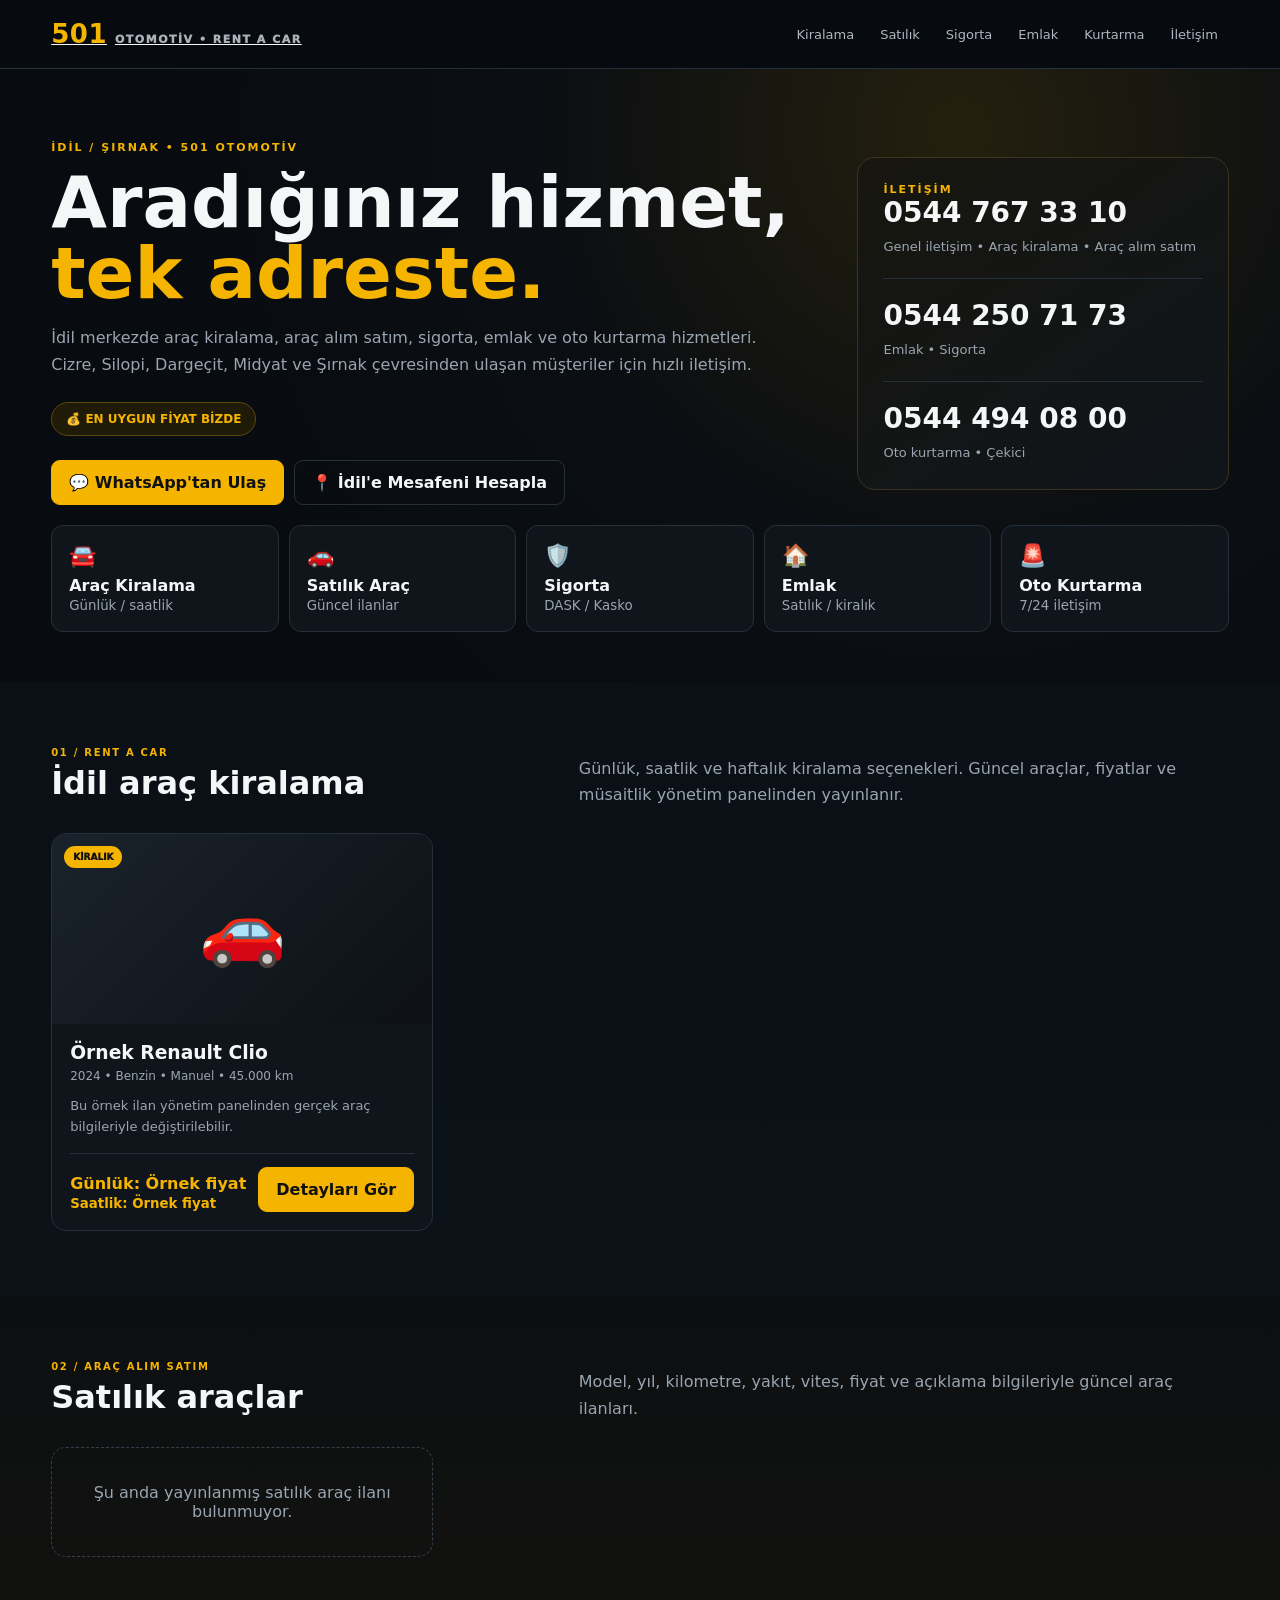
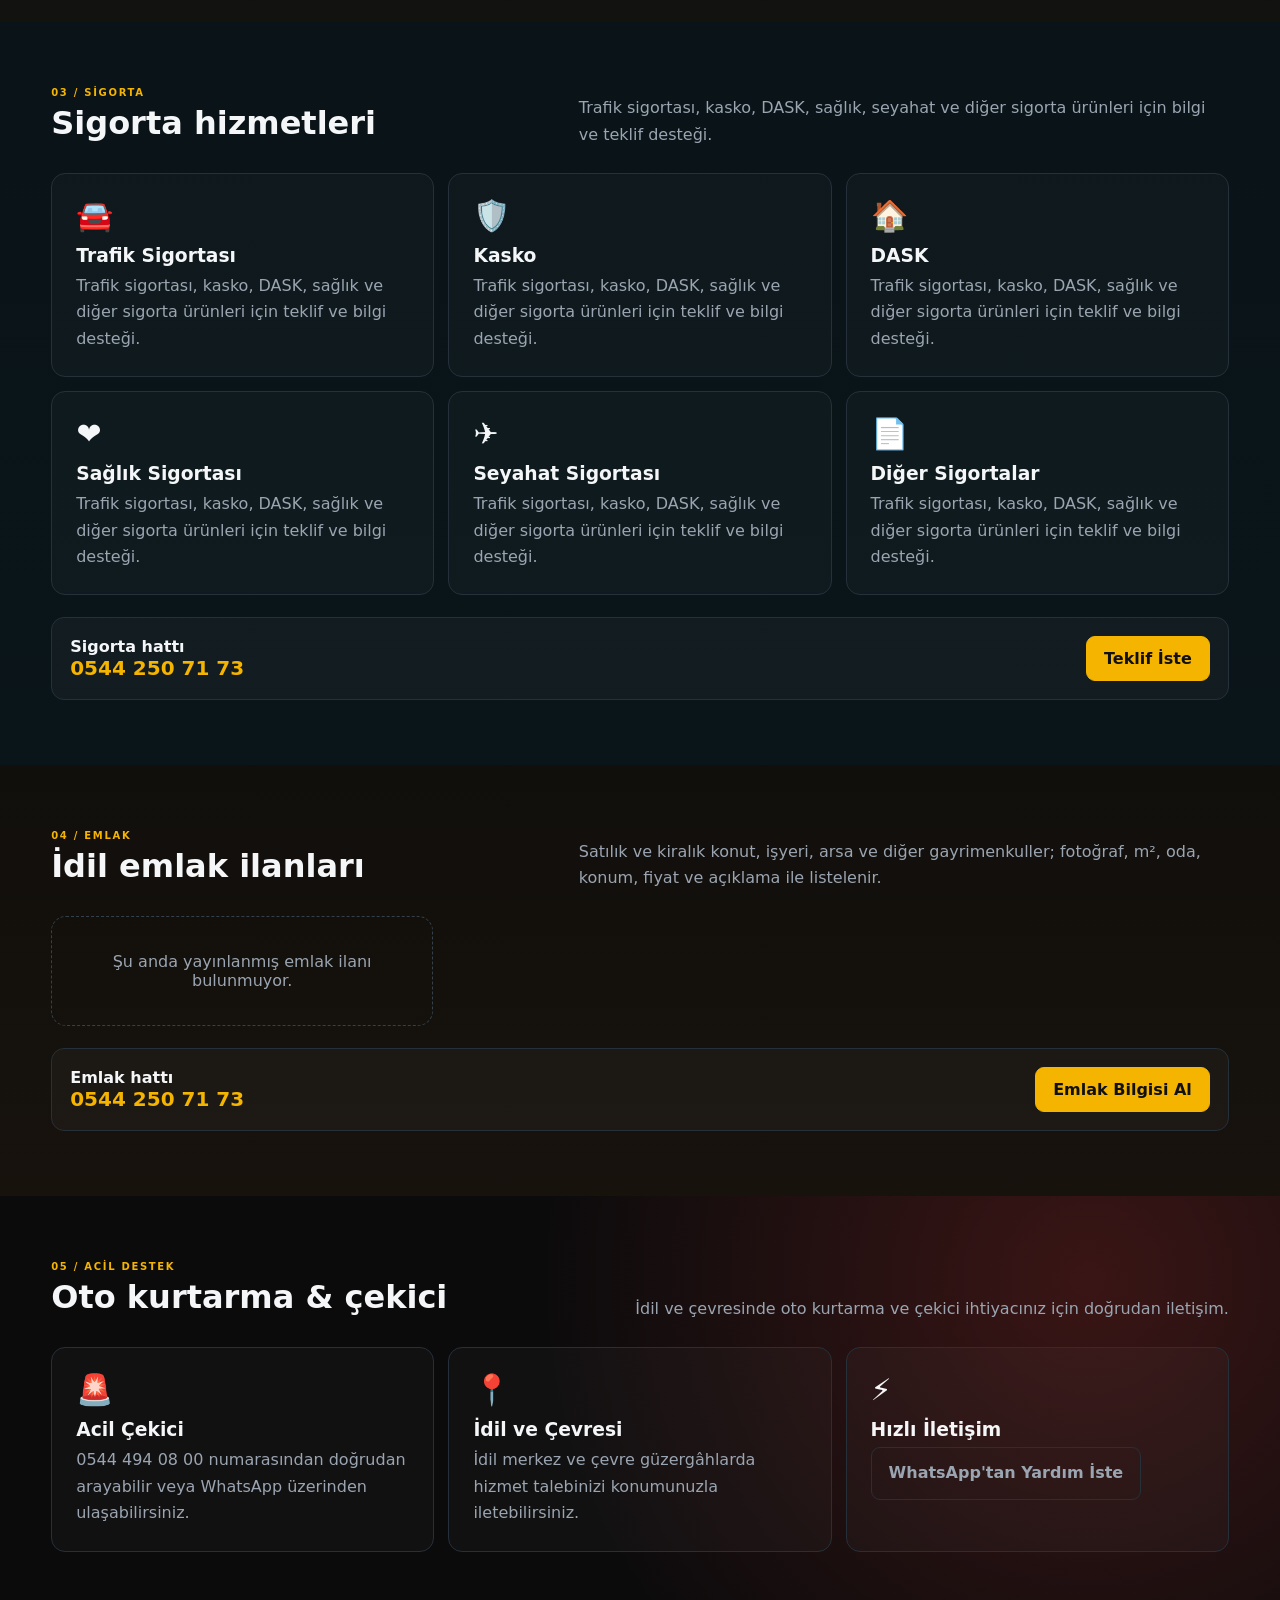
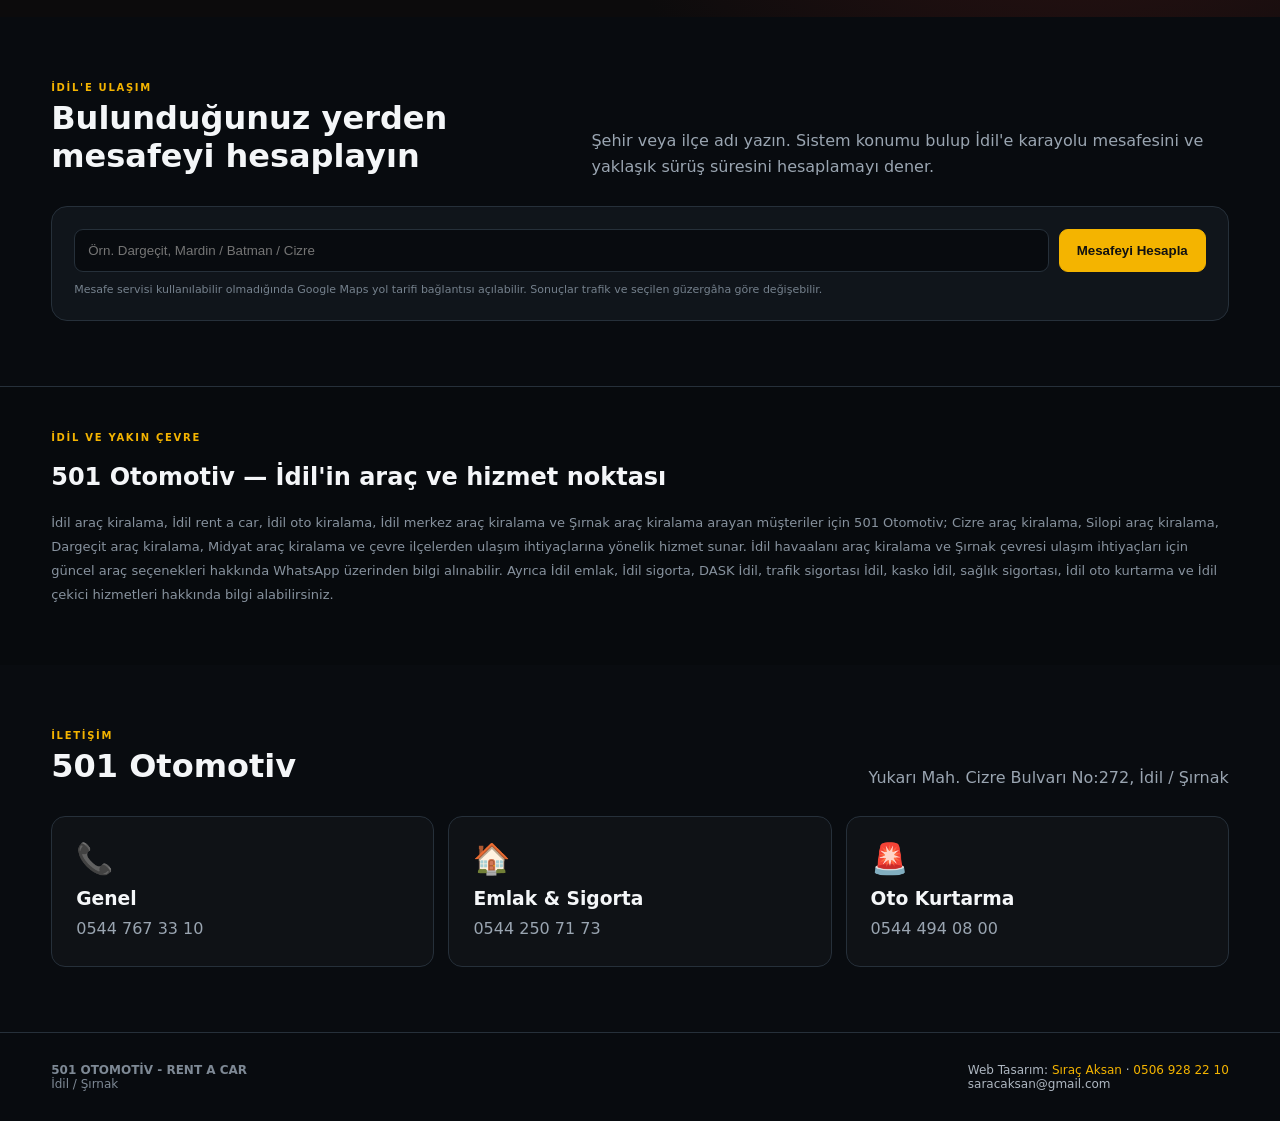
==== commit 5f296ad8: "Add files via upload" ====
--- a/index.html
+++ b/index.html
@@ -26,6 +26,14 @@
 footer{border-top:1px solid var(--line);padding:30px 0;color:#7e8995;font-size:12px}.footer-grid{display:flex;justify-content:space-between;gap:20px;flex-wrap:wrap}.designer{color:#aeb7c1}.designer a{color:var(--gold);text-decoration:none}
 @media(max-width:900px){nav{display:none}.hero-grid{grid-template-columns:1fr}.services{grid-template-columns:repeat(2,1fr)}.cards,.feature-grid,.insurance-grid{grid-template-columns:1fr 1fr}.route-result{grid-template-columns:1fr 1fr}}
 @media(max-width:600px){.hero{padding-top:45px}.services,.cards,.feature-grid,.insurance-grid{grid-template-columns:1fr}.section{padding:45px 0}.section-head{display:block}.route-controls{grid-template-columns:1fr}.route-result{grid-template-columns:1fr}.contact-strip{display:block}.contact-strip .btn{margin-top:12px}}
+
+.detail-page{min-height:100vh;background:linear-gradient(180deg,#080b0f,#0d1116)}
+.detail-wrap{width:min(1180px,92%);margin:auto;padding:35px 0 70px}
+.back{display:inline-flex;text-decoration:none;color:#aeb7c1;margin-bottom:18px}.detail-grid{display:grid;grid-template-columns:1.2fr .8fr;gap:25px;align-items:start}
+.gallery{background:#0d1319;border:1px solid var(--line);border-radius:18px;overflow:hidden}.gallery-main{height:500px;display:grid;place-items:center;background:#10171e}.gallery-main img{width:100%;height:100%;object-fit:contain}.thumbs{display:flex;gap:8px;padding:10px;overflow:auto;border-top:1px solid var(--line)}.thumb{width:76px;height:60px;flex:0 0 auto;object-fit:cover;border-radius:8px;border:1px solid var(--line);cursor:pointer}.thumb.active{border:2px solid var(--gold)}
+.detail-info{background:var(--panel);border:1px solid var(--line);border-radius:18px;padding:25px}.detail-info h1{font-size:36px;line-height:1.05;margin:5px 0 12px}.detail-tag{display:inline-block;color:#111;background:var(--gold);font-size:10px;font-weight:950;border-radius:999px;padding:6px 9px}.detail-price{font-size:24px;color:var(--gold);font-weight:950;margin:18px 0}.specs{display:grid;grid-template-columns:1fr 1fr;gap:9px;margin:18px 0}.spec{background:#0b1015;border:1px solid var(--line);border-radius:10px;padding:13px}.spec small{display:block;color:#7f8a96;font-size:10px}.spec b{display:block;margin-top:4px}.detail-desc{color:#aab4bf;line-height:1.8;white-space:pre-line}.detail-actions{display:flex;gap:9px;flex-wrap:wrap;margin-top:22px}.detail-section{margin-top:18px;padding-top:18px;border-top:1px solid var(--line)}.count{color:#7f8a96;font-size:11px}
+@media(max-width:850px){.detail-grid{grid-template-columns:1fr}.gallery-main{height:360px}.detail-info h1{font-size:30px}}
+@media(max-width:520px){.detail-wrap{padding-top:22px}.gallery-main{height:260px}.specs{grid-template-columns:1fr}}
 </style>
 </head>
 <body>
@@ -74,14 +82,16 @@
 const COMPANY={lat:37.33407974243164,lon:41.87986755371094};
 const $=id=>document.getElementById(id);
 function esc(v){return String(v??"").replace(/[&<>"']/g,m=>({"&":"&amp;","<":"&lt;",">":"&gt;",'"':"&quot;","'":"&#39;"}[m]))}
+function detailUrl(type,id){return `detail.html?type=${encodeURIComponent(type)}&id=${encodeURIComponent(id)}`}
 function card(x,type){
  let icon=type==="property"?"🏠":"🚗", tag=type==="rental"?"KİRALIK":type==="sale"?"SATILIK":"EMLAK";
- let image=x.image?`<img src="${esc(x.image)}" alt="${esc(x.title)}">`:icon;
+ let imgs=Array.isArray(x.images)?x.images:(x.image?[x.image]:[]);
+ let image=imgs[0]?`<img src="${esc(imgs[0])}" alt="${esc(x.title)}">`:icon;
  let meta=type==="property"
- ? [x.rooms,x.area,x.location].filter(Boolean).join(" • ")
+ ? [x.type,x.area?x.area+" m²":"",x.rooms,x.location].filter(Boolean).join(" • ")
  : [x.year,x.fuel,x.transmission,x.km?x.km+" km":""].filter(Boolean).join(" • ");
  let price=type==="rental"?`Günlük: ${esc(x.dailyPrice||"Bilgi için WhatsApp")}<br><small>Saatlik: ${esc(x.hourlyPrice||"Bilgi için WhatsApp")}</small>`:esc(x.price||"Fiyat bilgisi için iletişim");
- return `<article class="card"><div class="card-img">${image}<span class="tag">${tag}</span></div><div class="card-body"><h3>${esc(x.title)}</h3><div class="meta">${esc(meta)}</div><p class="desc">${esc(x.description||"Detaylı bilgi için bizimle iletişime geçin.")}</p><div class="price-row"><div class="price">${price}</div><a class="btn" target="_blank" href="https://wa.me/905447673310?text=${encodeURIComponent("Merhaba 501 Otomotiv, "+(x.title||"ilan")+" hakkında bilgi almak istiyorum.")}">Bilgi Al</a></div></div></article>`;
+ return `<article class="card"><a href="${detailUrl(type,x.id)}" style="text-decoration:none"><div class="card-img">${image}<span class="tag">${tag}</span></div></a><div class="card-body"><h3>${esc(x.title)}</h3><div class="meta">${esc(meta)}${imgs.length>1?` • 📷 ${imgs.length} fotoğraf`:""}</div><p class="desc">${esc(x.description||"Detaylı bilgi için ilanı açın.")}</p><div class="price-row"><div class="price">${price}</div><a class="btn primary" href="${detailUrl(type,x.id)}">Detayları Gör</a></div></div></article>`;
 }
 async function load(){
  try{
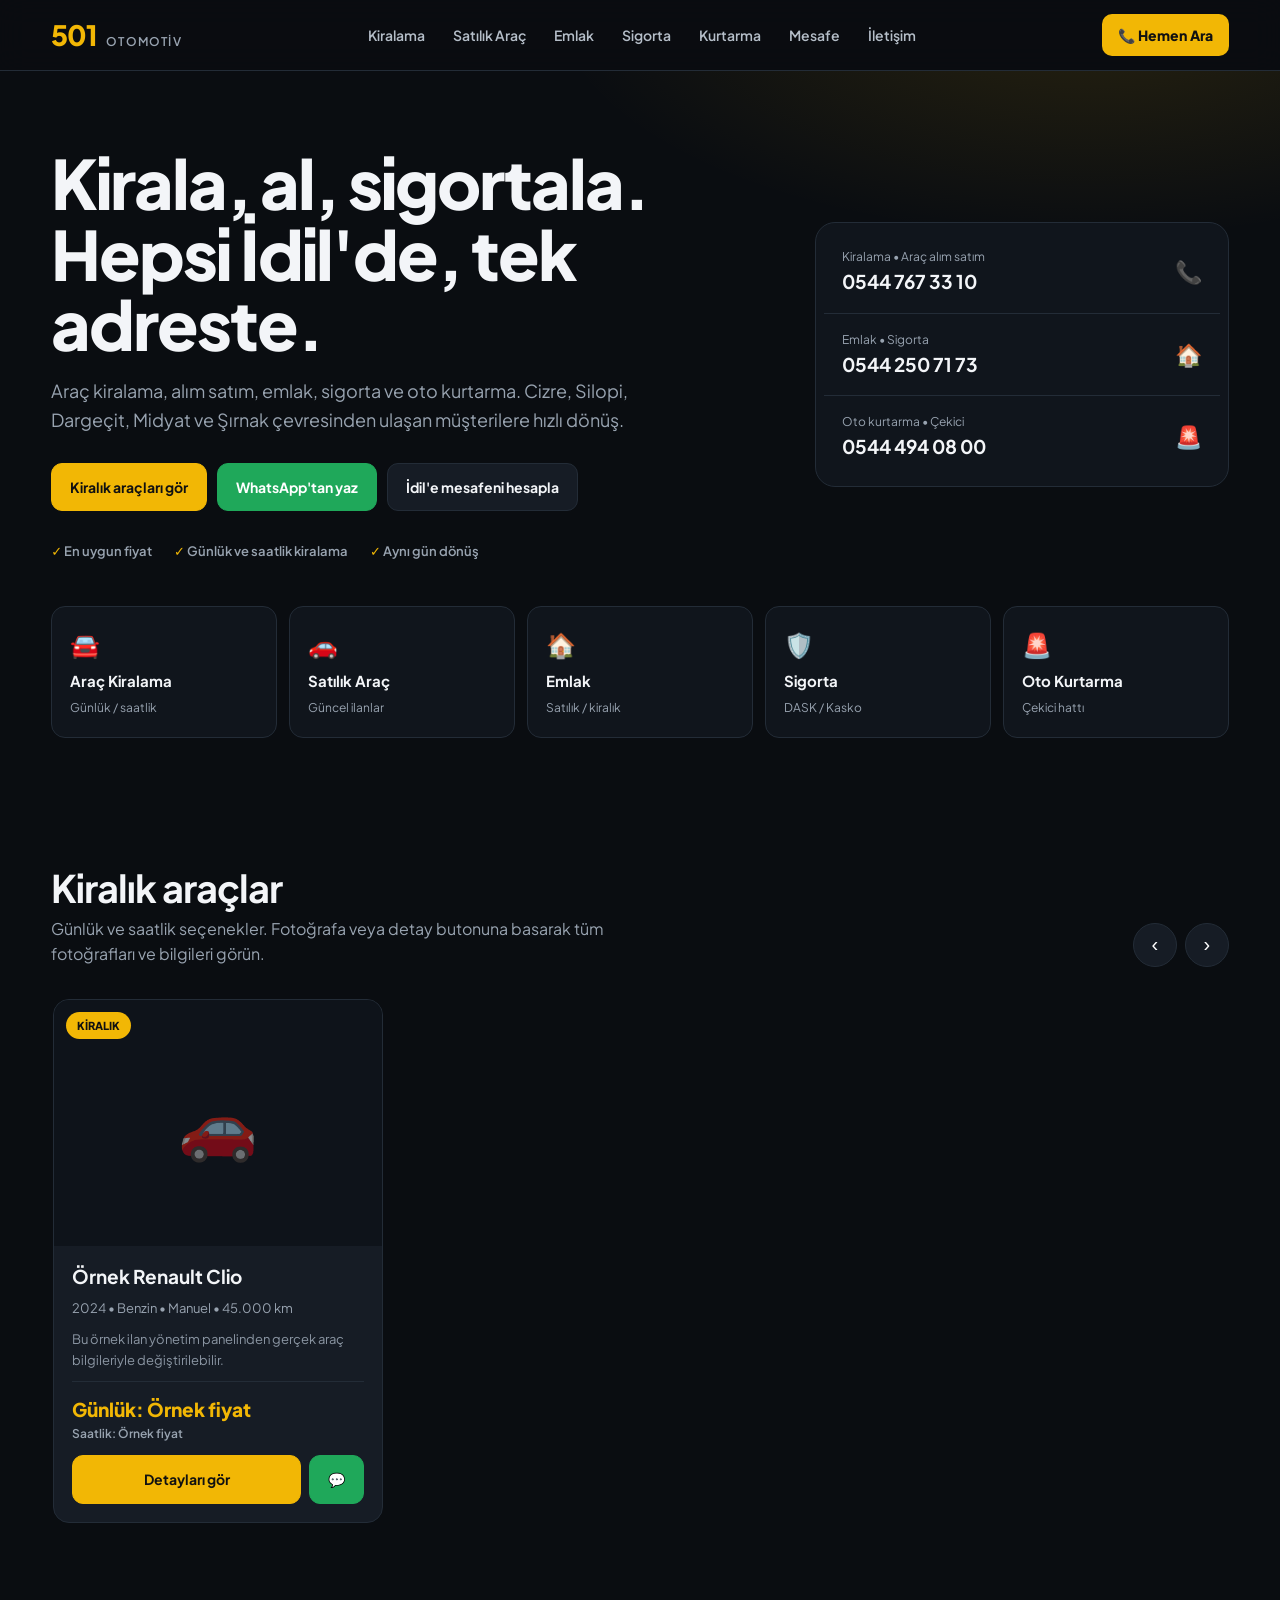
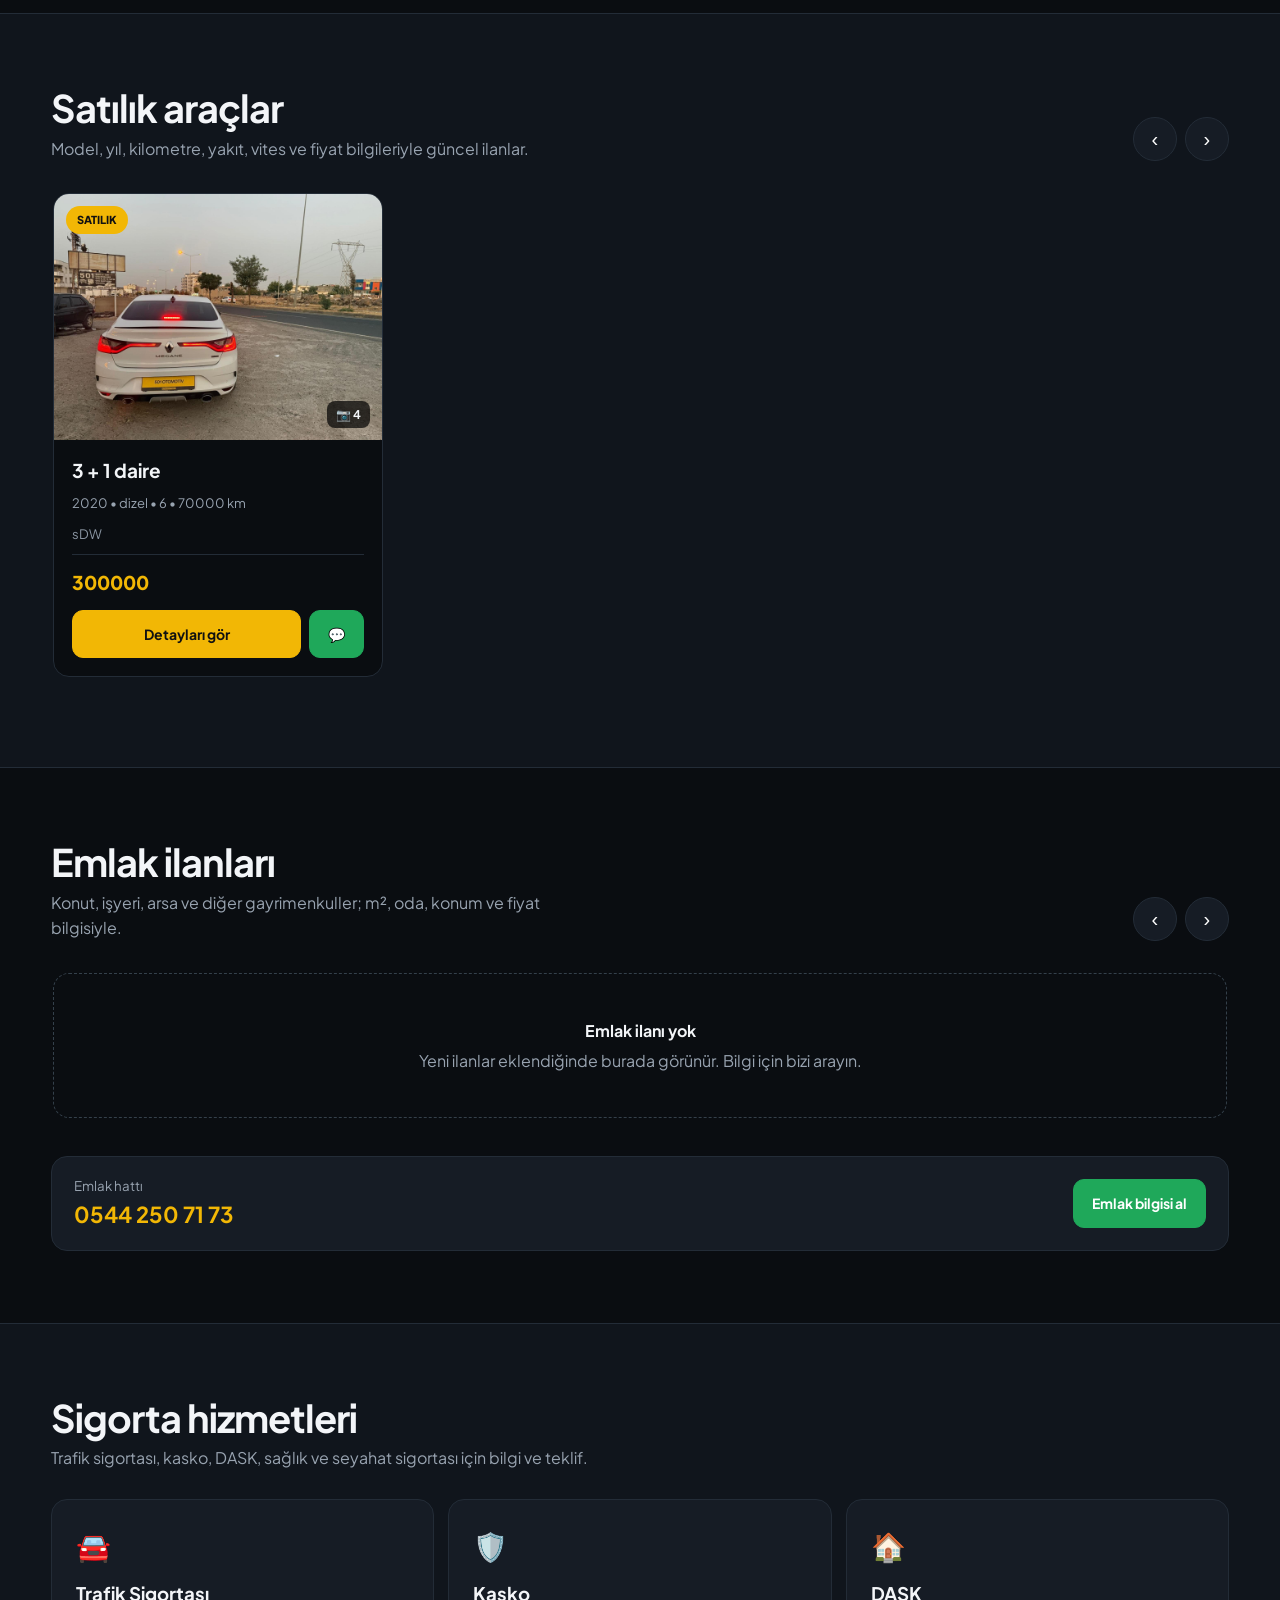
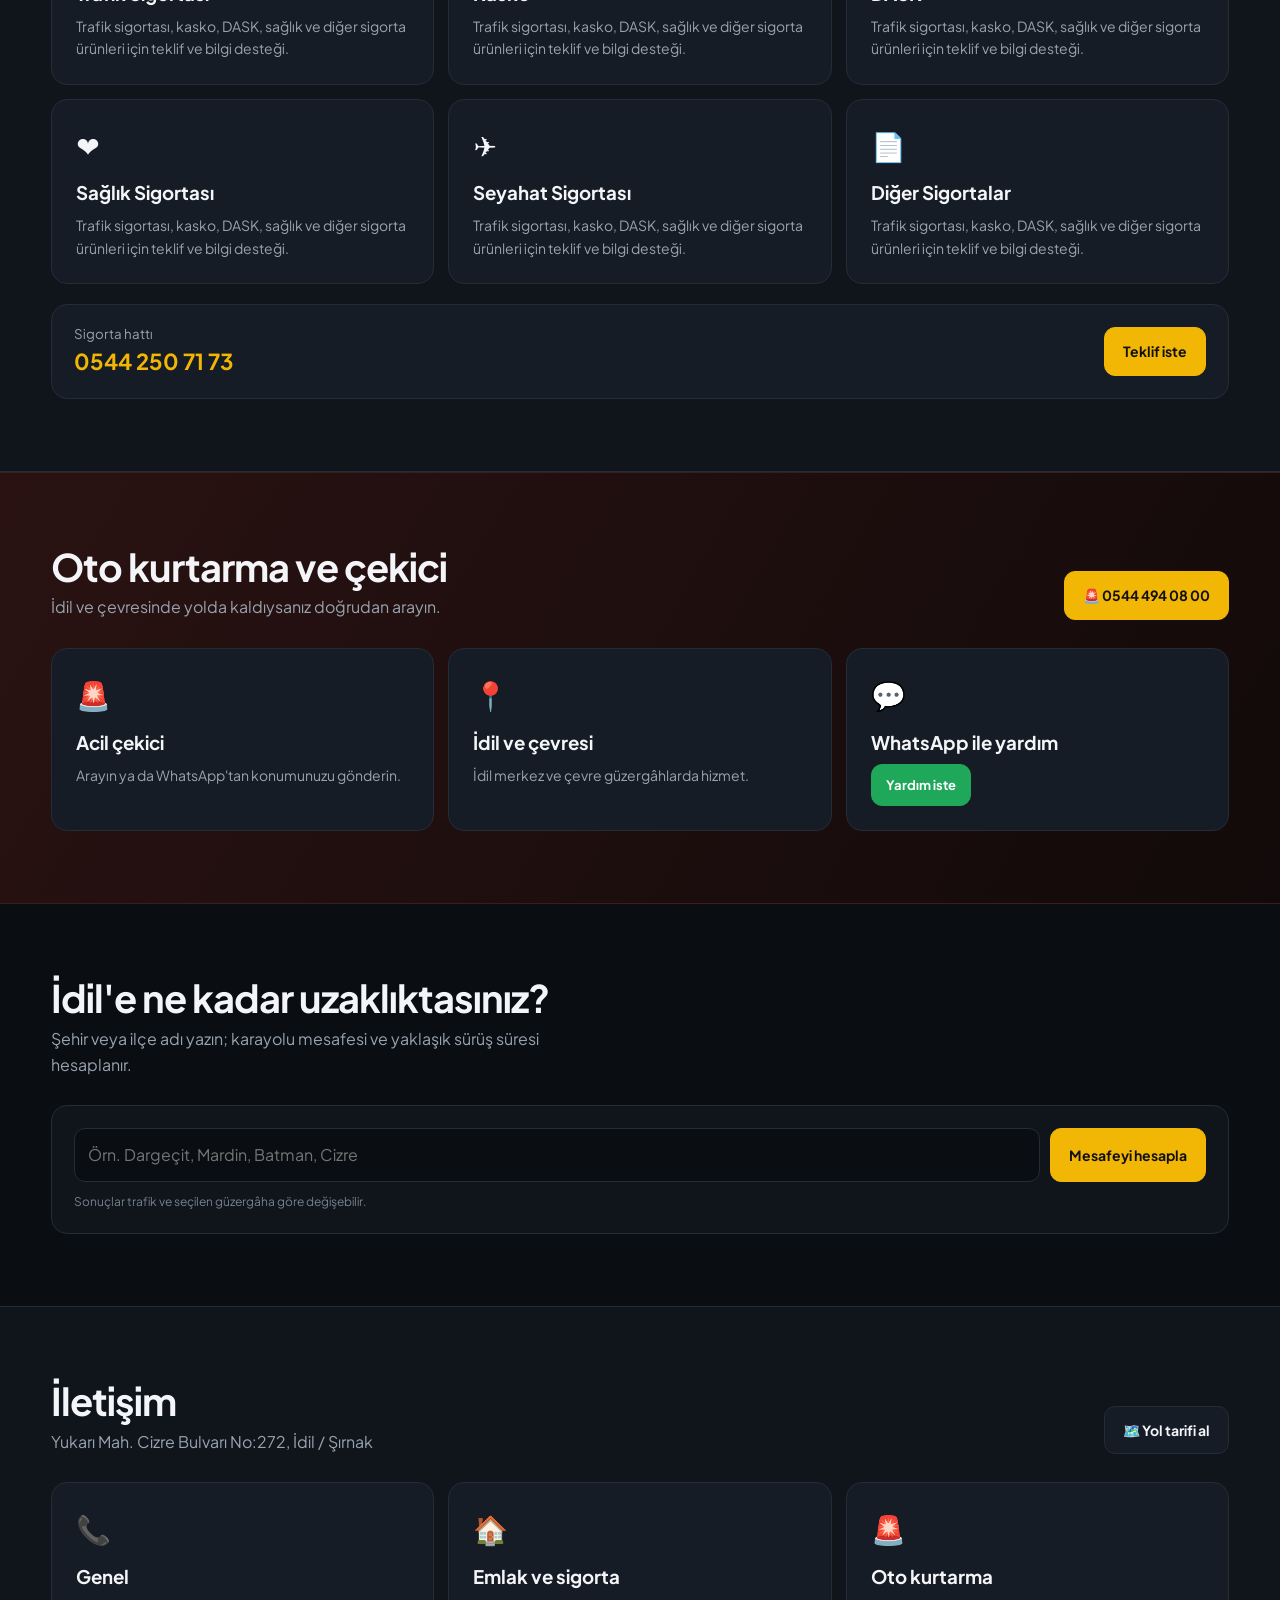
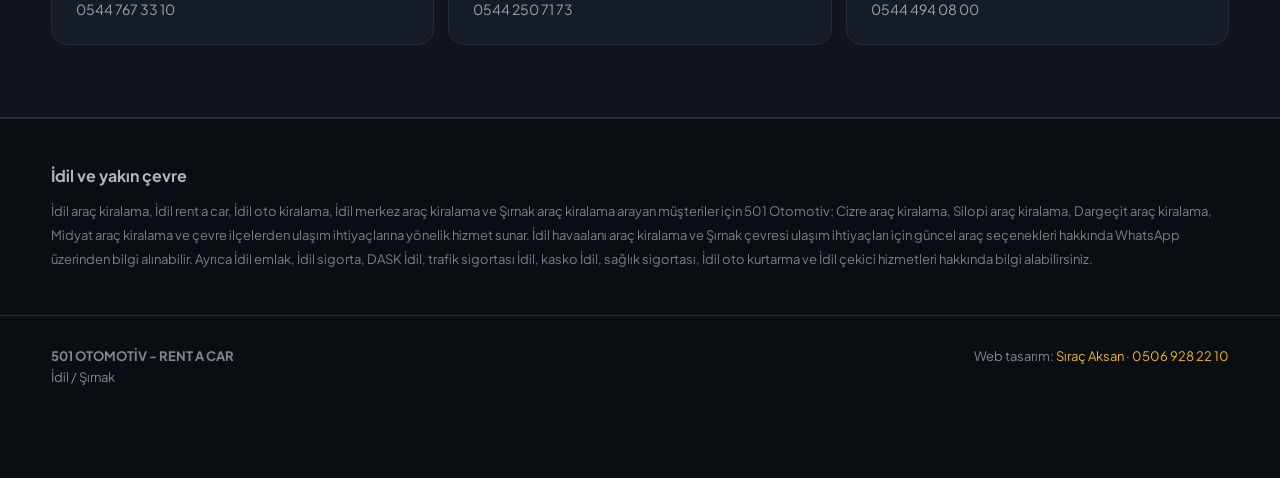
==== commit 79a95865: "Add files via upload" ====
--- a/index.html
+++ b/index.html
@@ -1,129 +1,119 @@
 <!doctype html>
-<html lang="tr">
-<head>
-<meta charset="utf-8">
-<meta name="viewport" content="width=device-width,initial-scale=1">
+<html lang="tr"><head><meta charset="utf-8"><meta name="viewport" content="width=device-width,initial-scale=1">
 <title>501 Otomotiv | İdil Araç Kiralama, Sigorta, Emlak, Oto Kurtarma</title>
 <meta name="description" content="İdil merkez 501 Otomotiv: araç kiralama, araç alım satım, sigorta, emlak ve oto kurtarma. Cizre, Silopi, Dargeçit, Midyat ve Şırnak çevresine hizmet.">
 <meta name="keywords" content="İdil araç kiralama, İdil rent a car, İdil oto kiralama, İdil Şırnak araç kiralama, İdil merkez araç kiralama, Cizre araç kiralama, Silopi araç kiralama, Dargeçit araç kiralama, Midyat araç kiralama, Şırnak araç kiralama, İdil havaalanı araç kiralama, Şırnak havaalanı araç kiralama, İdil emlak, İdil sigorta, DASK İdil, trafik sigortası İdil, kasko İdil, İdil oto kurtarma, İdil çekici">
-<meta property="og:title" content="501 Otomotiv - İdil">
-<meta property="og:description" content="İdil merkez araç kiralama, sigorta, emlak, araç alım satım ve oto kurtarma.">
-<style>
-:root{--bg:#080b0f;--panel:#10151b;--panel2:#151b22;--line:#26303a;--text:#f4f6f8;--muted:#9aa5b1;--gold:#f4b400;--red:#e34b4b}
-*{box-sizing:border-box}html{scroll-behavior:smooth}body{margin:0;background:var(--bg);color:var(--text);font-family:Inter,system-ui,-apple-system,Segoe UI,Arial,sans-serif}a{color:inherit}.wrap{width:min(1180px,92%);margin:auto}
-header{position:sticky;top:0;z-index:50;background:rgba(8,11,15,.94);backdrop-filter:blur(12px);border-bottom:1px solid var(--line)}
-.nav{height:68px;display:flex;align-items:center;justify-content:space-between;gap:20px}.logo{font-weight:950;letter-spacing:.5px}.logo b{color:var(--gold);font-size:26px}.logo span{font-size:11px;color:#aab2bb;margin-left:8px;letter-spacing:1.5px}
-nav{display:flex;gap:4px}nav a{text-decoration:none;color:#aeb7c1;padding:10px 11px;border-radius:8px;font-size:13px}nav a:hover{background:var(--panel2);color:white}
-.hero{padding:72px 0 50px;background:radial-gradient(circle at 75% 10%,#24200e 0,#0b0e12 38%,#080b0f 72%)}.hero-grid{display:grid;grid-template-columns:1.35fr .65fr;gap:35px;align-items:center}.eyebrow{color:var(--gold);font-weight:900;font-size:11px;letter-spacing:2px}.hero h1{font-size:clamp(38px,6vw,72px);line-height:.98;margin:13px 0}.hero h1 em{font-style:normal;color:var(--gold)}.hero p{color:var(--muted);line-height:1.7;max-width:720px}.badge{display:inline-block;margin-top:8px;padding:9px 14px;border:1px solid #5b4710;background:#201a08;color:var(--gold);border-radius:999px;font-size:12px;font-weight:900}.hero-actions{display:flex;gap:10px;flex-wrap:wrap;margin-top:24px}.btn{display:inline-flex;align-items:center;justify-content:center;text-decoration:none;border-radius:9px;padding:12px 17px;font-weight:850;border:1px solid var(--line)}.primary{background:var(--gold);color:#111;border-color:var(--gold)}.hero-card{border:1px solid #3b341d;background:linear-gradient(145deg,#17160f,#10151b);border-radius:18px;padding:25px}.hero-card strong{font-size:28px}.hero-card p{font-size:13px;margin:7px 0 0}
-.services{display:grid;grid-template-columns:repeat(5,1fr);gap:10px;margin-top:20px}.service{padding:17px;border:1px solid var(--line);background:var(--panel);border-radius:12px;text-decoration:none}.service span{font-size:22px}.service b{display:block;margin-top:8px}.service small{color:var(--muted)}
-.section{padding:65px 0}.section-head{display:flex;justify-content:space-between;gap:25px;align-items:end;margin-bottom:25px}.section-head h2{font-size:32px;margin:6px 0}.section-head p{color:var(--muted);max-width:650px;line-height:1.65;margin:0}.kicker{font-size:10px;color:var(--gold);font-weight:900;letter-spacing:1.7px}
-.cards{display:grid;grid-template-columns:repeat(3,1fr);gap:16px}.card{background:var(--panel);border:1px solid var(--line);border-radius:15px;overflow:hidden}.card-img{height:190px;background:linear-gradient(135deg,#1a222b,#0d1116);display:grid;place-items:center;font-size:70px;position:relative}.card-img img{width:100%;height:100%;object-fit:cover}.tag{position:absolute;top:12px;left:12px;background:var(--gold);color:#111;border-radius:999px;padding:6px 9px;font-size:9px;font-weight:950}.card-body{padding:18px}.card-body h3{margin:0 0 6px}.meta{color:#9aa5b1;font-size:12px;display:flex;gap:8px;flex-wrap:wrap}.price-row{display:flex;justify-content:space-between;align-items:end;border-top:1px solid var(--line);margin-top:15px;padding-top:13px}.price{font-weight:900;color:var(--gold)}.desc{color:#9aa5b1;font-size:13px;line-height:1.6}.empty{border:1px dashed #34404b;border-radius:15px;padding:35px;text-align:center;color:var(--muted)}
-.rental{background:linear-gradient(180deg,#0a1015,#0b1218)}.sales{background:linear-gradient(180deg,#0c0f12,#12120f)}.property{background:linear-gradient(180deg,#110f0c,#17120c)}.insurance{background:linear-gradient(180deg,#091318,#0a151a)}.rescue{background:radial-gradient(circle at 85% 20%,#3a1515,#0c0b0c 48%)}.contact{background:#090c10}
-.feature-grid{display:grid;grid-template-columns:repeat(3,1fr);gap:14px}.feature{padding:24px;border:1px solid var(--line);border-radius:14px;background:rgba(255,255,255,.025)}.feature .ico{font-size:30px}.feature h3{margin:12px 0 7px}.feature p{color:var(--muted);line-height:1.65;margin:0}
-.route-box{border:1px solid var(--line);background:var(--panel);border-radius:16px;padding:22px}.route-controls{display:grid;grid-template-columns:1fr auto;gap:10px}.route-controls input{min-width:0;background:#080b0f;border:1px solid var(--line);color:white;border-radius:9px;padding:13px}.route-result{display:none;margin-top:18px;grid-template-columns:repeat(3,1fr);gap:10px}.metric{padding:17px;background:#0b1015;border:1px solid var(--line);border-radius:11px}.metric small{display:block;color:var(--muted);font-size:10px}.metric b{font-size:21px;color:var(--gold)}.map-link{display:none;margin-top:12px}.notice{font-size:11px;color:#75818d;margin-top:10px;line-height:1.5}
-.insurance-grid{display:grid;grid-template-columns:repeat(3,1fr);gap:14px}.contact-strip{display:flex;justify-content:space-between;gap:15px;align-items:center;margin-top:22px;padding:18px;border:1px solid var(--line);border-radius:13px;background:rgba(255,255,255,.03)}
-.seo{padding:45px 0;background:#070a0d;border-top:1px solid var(--line)}.seo p{color:#87929e;line-height:1.85;font-size:13px}
-footer{border-top:1px solid var(--line);padding:30px 0;color:#7e8995;font-size:12px}.footer-grid{display:flex;justify-content:space-between;gap:20px;flex-wrap:wrap}.designer{color:#aeb7c1}.designer a{color:var(--gold);text-decoration:none}
-@media(max-width:900px){nav{display:none}.hero-grid{grid-template-columns:1fr}.services{grid-template-columns:repeat(2,1fr)}.cards,.feature-grid,.insurance-grid{grid-template-columns:1fr 1fr}.route-result{grid-template-columns:1fr 1fr}}
-@media(max-width:600px){.hero{padding-top:45px}.services,.cards,.feature-grid,.insurance-grid{grid-template-columns:1fr}.section{padding:45px 0}.section-head{display:block}.route-controls{grid-template-columns:1fr}.route-result{grid-template-columns:1fr}.contact-strip{display:block}.contact-strip .btn{margin-top:12px}}
-
-.detail-page{min-height:100vh;background:linear-gradient(180deg,#080b0f,#0d1116)}
-.detail-wrap{width:min(1180px,92%);margin:auto;padding:35px 0 70px}
-.back{display:inline-flex;text-decoration:none;color:#aeb7c1;margin-bottom:18px}.detail-grid{display:grid;grid-template-columns:1.2fr .8fr;gap:25px;align-items:start}
-.gallery{background:#0d1319;border:1px solid var(--line);border-radius:18px;overflow:hidden}.gallery-main{height:500px;display:grid;place-items:center;background:#10171e}.gallery-main img{width:100%;height:100%;object-fit:contain}.thumbs{display:flex;gap:8px;padding:10px;overflow:auto;border-top:1px solid var(--line)}.thumb{width:76px;height:60px;flex:0 0 auto;object-fit:cover;border-radius:8px;border:1px solid var(--line);cursor:pointer}.thumb.active{border:2px solid var(--gold)}
-.detail-info{background:var(--panel);border:1px solid var(--line);border-radius:18px;padding:25px}.detail-info h1{font-size:36px;line-height:1.05;margin:5px 0 12px}.detail-tag{display:inline-block;color:#111;background:var(--gold);font-size:10px;font-weight:950;border-radius:999px;padding:6px 9px}.detail-price{font-size:24px;color:var(--gold);font-weight:950;margin:18px 0}.specs{display:grid;grid-template-columns:1fr 1fr;gap:9px;margin:18px 0}.spec{background:#0b1015;border:1px solid var(--line);border-radius:10px;padding:13px}.spec small{display:block;color:#7f8a96;font-size:10px}.spec b{display:block;margin-top:4px}.detail-desc{color:#aab4bf;line-height:1.8;white-space:pre-line}.detail-actions{display:flex;gap:9px;flex-wrap:wrap;margin-top:22px}.detail-section{margin-top:18px;padding-top:18px;border-top:1px solid var(--line)}.count{color:#7f8a96;font-size:11px}
-@media(max-width:850px){.detail-grid{grid-template-columns:1fr}.gallery-main{height:360px}.detail-info h1{font-size:30px}}
-@media(max-width:520px){.detail-wrap{padding-top:22px}.gallery-main{height:260px}.specs{grid-template-columns:1fr}}
-</style>
-</head>
-<body>
-<header><div class="wrap nav"><a class="logo" href="#"><b>501</b><span>OTOMOTİV • RENT A CAR</span></a><nav><a href="#kiralama">Kiralama</a><a href="#satilik">Satılık</a><a href="#sigorta">Sigorta</a><a href="#emlak">Emlak</a><a href="#kurtarma">Kurtarma</a><a href="#iletisim">İletişim</a></nav></div></header>
-
+<meta property="og:title" content="501 Otomotiv - İdil"><meta property="og:description" content="İdil merkez araç kiralama, sigorta, emlak, araç alım satım ve oto kurtarma.">
+<link rel="preconnect" href="https://fonts.googleapis.com"><link rel="preconnect" href="https://fonts.gstatic.com" crossorigin>
+<link href="https://fonts.googleapis.com/css2?family=Plus+Jakarta+Sans:wght@400;500;600;700;800&display=swap" rel="stylesheet">
+<link rel="stylesheet" href="site.css">
+</head><body>
+<header class="top"><div class="wrap nav">
+<a class="logo" href="#"><b>501</b><span>OTOMOTİV</span></a>
+<nav class="menu"><a href="#kiralama">Kiralama</a><a href="#satilik">Satılık Araç</a><a href="#emlak">Emlak</a><a href="#sigorta">Sigorta</a><a href="#kurtarma">Kurtarma</a><a href="#mesafe">Mesafe</a><a href="#iletisim">İletişim</a></nav>
+<a class="call" href="tel:+905447673310">📞 Hemen Ara</a></div></header>
 <main>
 <section class="hero"><div class="wrap">
-  <div class="hero-grid"><div>
-    <div class="eyebrow">İDİL / ŞIRNAK • 501 OTOMOTİV</div>
-    <h1>Aradığınız hizmet,<br><em>tek adreste.</em></h1>
-    <p>İdil merkezde araç kiralama, araç alım satım, sigorta, emlak ve oto kurtarma hizmetleri. Cizre, Silopi, Dargeçit, Midyat ve Şırnak çevresinden ulaşan müşteriler için hızlı iletişim.</p>
-    <span class="badge">💰 EN UYGUN FİYAT BİZDE</span>
-    <div class="hero-actions"><a class="btn primary" href="https://wa.me/905447673310" target="_blank">💬 WhatsApp'tan Ulaş</a><a class="btn" href="#mesafe">📍 İdil'e Mesafeni Hesapla</a></div>
-  </div><div class="hero-card"><div class="eyebrow">İLETİŞİM</div><strong>0544 767 33 10</strong><p>Genel iletişim • Araç kiralama • Araç alım satım</p><hr style="border:0;border-top:1px solid var(--line);margin:20px 0"><strong>0544 250 71 73</strong><p>Emlak • Sigorta</p><hr style="border:0;border-top:1px solid var(--line);margin:20px 0"><strong>0544 494 08 00</strong><p>Oto kurtarma • Çekici</p></div></div>
-  <div class="services">
-    <a class="service" href="#kiralama"><span>🚘</span><b>Araç Kiralama</b><small>Günlük / saatlik</small></a>
-    <a class="service" href="#satilik"><span>🚗</span><b>Satılık Araç</b><small>Güncel ilanlar</small></a>
-    <a class="service" href="#sigorta"><span>🛡️</span><b>Sigorta</b><small>DASK / Kasko</small></a>
-    <a class="service" href="#emlak"><span>🏠</span><b>Emlak</b><small>Satılık / kiralık</small></a>
-    <a class="service" href="#kurtarma"><span>🚨</span><b>Oto Kurtarma</b><small>7/24 iletişim</small></a>
-  </div>
-</div></section>
+<div class="hero-grid"><div>
+<h1>Kirala, al, sigortala.<br>Hepsi İdil'de, tek adreste.</h1>
+<p class="lead">Araç kiralama, alım satım, emlak, sigorta ve oto kurtarma. Cizre, Silopi, Dargeçit, Midyat ve Şırnak çevresinden ulaşan müşterilere hızlı dönüş.</p>
+<div class="hero-actions"><a class="btn primary" href="#kiralama">Kiralık araçları gör</a><a class="btn wa" href="https://wa.me/905447673310" target="_blank" rel="noopener">WhatsApp'tan yaz</a><a class="btn" href="#mesafe">İdil'e mesafeni hesapla</a></div>
+<div class="trust"><span>En uygun fiyat</span><span>Günlük ve saatlik kiralama</span><span>Aynı gün dönüş</span></div>
+</div>
+<div class="contact-card">
+<a href="tel:+905447673310"><div><small>Kiralama • Araç alım satım</small><b>0544 767 33 10</b></div><i>📞</i></a>
+<a href="tel:+905442507173"><div><small>Emlak • Sigorta</small><b>0544 250 71 73</b></div><i>🏠</i></a>
+<a href="tel:+905444940800"><div><small>Oto kurtarma • Çekici</small><b>0544 494 08 00</b></div><i>🚨</i></a>
+</div></div>
+<div class="services">
+<a class="service" href="#kiralama"><span>🚘</span><b>Araç Kiralama</b><small>Günlük / saatlik</small></a>
+<a class="service" href="#satilik"><span>🚗</span><b>Satılık Araç</b><small>Güncel ilanlar</small></a>
+<a class="service" href="#emlak"><span>🏠</span><b>Emlak</b><small>Satılık / kiralık</small></a>
+<a class="service" href="#sigorta"><span>🛡️</span><b>Sigorta</b><small>DASK / Kasko</small></a>
+<a class="service" href="#kurtarma"><span>🚨</span><b>Oto Kurtarma</b><small>Çekici hattı</small></a>
+</div></div></section>
 
-<section id="kiralama" class="section rental"><div class="wrap"><div class="section-head"><div><div class="kicker">01 / RENT A CAR</div><h2>İdil araç kiralama</h2></div><p>Günlük, saatlik ve haftalık kiralama seçenekleri. Güncel araçlar, fiyatlar ve müsaitlik yönetim panelinden yayınlanır.</p></div><div id="rentalCards" class="cards"></div></div></section>
+<section id="kiralama" class="section"><div class="wrap">
+<div class="section-head"><div><h2>Kiralık araçlar</h2><p>Günlük ve saatlik seçenekler. Fotoğrafa veya detay butonuna basarak tüm fotoğrafları ve bilgileri görün.</p></div><div class="arrows"><button aria-label="Geri" data-scroll="rentalCards" data-dir="-1">‹</button><button aria-label="İleri" data-scroll="rentalCards" data-dir="1">›</button></div></div>
+<div id="rentalCards" class="track"></div></div></section>
 
-<section id="satilik" class="section sales"><div class="wrap"><div class="section-head"><div><div class="kicker">02 / ARAÇ ALIM SATIM</div><h2>Satılık araçlar</h2></div><p>Model, yıl, kilometre, yakıt, vites, fiyat ve açıklama bilgileriyle güncel araç ilanları.</p></div><div id="saleCards" class="cards"></div></div></section>
+<section id="satilik" class="section alt"><div class="wrap">
+<div class="section-head"><div><h2>Satılık araçlar</h2><p>Model, yıl, kilometre, yakıt, vites ve fiyat bilgileriyle güncel ilanlar.</p></div><div class="arrows"><button aria-label="Geri" data-scroll="saleCards" data-dir="-1">‹</button><button aria-label="İleri" data-scroll="saleCards" data-dir="1">›</button></div></div>
+<div id="saleCards" class="track"></div></div></section>
 
-<section id="sigorta" class="section insurance"><div class="wrap"><div class="section-head"><div><div class="kicker">03 / SİGORTA</div><h2>Sigorta hizmetleri</h2></div><p>Trafik sigortası, kasko, DASK, sağlık, seyahat ve diğer sigorta ürünleri için bilgi ve teklif desteği.</p></div>
-<div class="insurance-grid" id="insuranceCards"></div><div class="contact-strip"><div><b>Sigorta hattı</b><div style="color:var(--gold);font-size:20px;font-weight:900">0544 250 71 73</div></div><a class="btn primary" href="https://wa.me/905442507173" target="_blank">Teklif İste</a></div></div></section>
+<section id="emlak" class="section"><div class="wrap">
+<div class="section-head"><div><h2>Emlak ilanları</h2><p>Konut, işyeri, arsa ve diğer gayrimenkuller; m², oda, konum ve fiyat bilgisiyle.</p></div><div class="arrows"><button aria-label="Geri" data-scroll="propertyCards" data-dir="-1">‹</button><button aria-label="İleri" data-scroll="propertyCards" data-dir="1">›</button></div></div>
+<div id="propertyCards" class="track"></div>
+<div class="strip"><div><small>Emlak hattı</small><b>0544 250 71 73</b></div><a class="btn wa" href="https://wa.me/905442507173" target="_blank" rel="noopener">Emlak bilgisi al</a></div></div></section>
 
-<section id="emlak" class="section property"><div class="wrap"><div class="section-head"><div><div class="kicker">04 / EMLAK</div><h2>İdil emlak ilanları</h2></div><p>Satılık ve kiralık konut, işyeri, arsa ve diğer gayrimenkuller; fotoğraf, m², oda, konum, fiyat ve açıklama ile listelenir.</p></div><div id="propertyCards" class="cards"></div><div class="contact-strip"><div><b>Emlak hattı</b><div style="color:var(--gold);font-size:20px;font-weight:900">0544 250 71 73</div></div><a class="btn primary" href="https://wa.me/905442507173" target="_blank">Emlak Bilgisi Al</a></div></div></section>
+<section id="sigorta" class="section alt"><div class="wrap">
+<div class="section-head"><div><h2>Sigorta hizmetleri</h2><p>Trafik sigortası, kasko, DASK, sağlık ve seyahat sigortası için bilgi ve teklif.</p></div></div>
+<div class="grid3" id="insuranceCards"></div>
+<div class="strip"><div><small>Sigorta hattı</small><b>0544 250 71 73</b></div><a class="btn primary" href="https://wa.me/905442507173" target="_blank" rel="noopener">Teklif iste</a></div></div></section>
 
-<section id="kurtarma" class="section rescue"><div class="wrap"><div class="section-head"><div><div class="kicker">05 / ACİL DESTEK</div><h2>Oto kurtarma & çekici</h2></div><p>İdil ve çevresinde oto kurtarma ve çekici ihtiyacınız için doğrudan iletişim.</p></div><div class="feature-grid"><div class="feature"><div class="ico">🚨</div><h3>Acil Çekici</h3><p>0544 494 08 00 numarasından doğrudan arayabilir veya WhatsApp üzerinden ulaşabilirsiniz.</p></div><div class="feature"><div class="ico">📍</div><h3>İdil ve Çevresi</h3><p>İdil merkez ve çevre güzergâhlarda hizmet talebinizi konumunuzla iletebilirsiniz.</p></div><div class="feature"><div class="ico">⚡</div><h3>Hızlı İletişim</h3><p><a class="btn" href="https://wa.me/905444940800" target="_blank">WhatsApp'tan Yardım İste</a></p></div></div></div></section>
+<section id="kurtarma" class="section rescue"><div class="wrap">
+<div class="section-head"><div><h2>Oto kurtarma ve çekici</h2><p>İdil ve çevresinde yolda kaldıysanız doğrudan arayın.</p></div><a class="btn primary" href="tel:+905444940800">🚨 0544 494 08 00</a></div>
+<div class="grid3"><div class="feature"><div class="ico">🚨</div><h3>Acil çekici</h3><p>Arayın ya da WhatsApp'tan konumunuzu gönderin.</p></div><div class="feature"><div class="ico">📍</div><h3>İdil ve çevresi</h3><p>İdil merkez ve çevre güzergâhlarda hizmet.</p></div><div class="feature"><div class="ico">💬</div><h3>WhatsApp ile yardım</h3><p><a class="btn wa sm" href="https://wa.me/905444940800" target="_blank" rel="noopener">Yardım iste</a></p></div></div></div></section>
 
-<section id="mesafe" class="section"><div class="wrap"><div class="section-head"><div><div class="kicker">İDİL'E ULAŞIM</div><h2>Bulunduğunuz yerden mesafeyi hesaplayın</h2></div><p>Şehir veya ilçe adı yazın. Sistem konumu bulup İdil'e karayolu mesafesini ve yaklaşık sürüş süresini hesaplamayı dener.</p></div>
-<div class="route-box"><div class="route-controls"><input id="origin" placeholder="Örn. Dargeçit, Mardin / Batman / Cizre"><button class="btn primary" id="calc">Mesafeyi Hesapla</button></div><div id="routeResult" class="route-result"><div class="metric"><small>Karayolu mesafesi</small><b id="km">—</b></div><div class="metric"><small>Yaklaşık sürüş</small><b id="time">—</b></div><div class="metric"><small>Hedef</small><b>İdil</b></div></div><a id="mapLink" class="btn map-link" target="_blank">🗺️ Google Maps'te yol güzergâhını aç</a><div class="notice">Mesafe servisi kullanılabilir olmadığında Google Maps yol tarifi bağlantısı açılabilir. Sonuçlar trafik ve seçilen güzergâha göre değişebilir.</div></div></div></section>
+<section id="mesafe" class="section"><div class="wrap">
+<div class="section-head"><div><h2>İdil'e ne kadar uzaklıktasınız?</h2><p>Şehir veya ilçe adı yazın; karayolu mesafesi ve yaklaşık sürüş süresi hesaplanır.</p></div></div>
+<div class="route-box"><div class="route-controls"><input id="origin" placeholder="Örn. Dargeçit, Mardin, Batman, Cizre"><button class="btn primary" id="calc">Mesafeyi hesapla</button></div>
+<div id="routeResult" class="route-result"><div class="metric"><small>Karayolu mesafesi</small><b id="km">—</b></div><div class="metric"><small>Yaklaşık sürüş</small><b id="time">—</b></div><div class="metric"><small>Hedef</small><b>İdil</b></div></div>
+<a id="mapLink" class="btn map-link" target="_blank" rel="noopener">🗺️ Google Maps'te yol tarifi aç</a>
+<div class="notice">Sonuçlar trafik ve seçilen güzergâha göre değişebilir.</div></div></div></section>
 
-<section class="seo"><div class="wrap"><div class="kicker">İDİL VE YAKIN ÇEVRE</div><h2>501 Otomotiv — İdil'in araç ve hizmet noktası</h2><p>İdil araç kiralama, İdil rent a car, İdil oto kiralama, İdil merkez araç kiralama ve Şırnak araç kiralama arayan müşteriler için 501 Otomotiv; Cizre araç kiralama, Silopi araç kiralama, Dargeçit araç kiralama, Midyat araç kiralama ve çevre ilçelerden ulaşım ihtiyaçlarına yönelik hizmet sunar. İdil havaalanı araç kiralama ve Şırnak çevresi ulaşım ihtiyaçları için güncel araç seçenekleri hakkında WhatsApp üzerinden bilgi alınabilir. Ayrıca İdil emlak, İdil sigorta, DASK İdil, trafik sigortası İdil, kasko İdil, sağlık sigortası, İdil oto kurtarma ve İdil çekici hizmetleri hakkında bilgi alabilirsiniz.</p></div></section>
+<section id="iletisim" class="section alt"><div class="wrap">
+<div class="section-head"><div><h2>İletişim</h2><p>Yukarı Mah. Cizre Bulvarı No:272, İdil / Şırnak</p></div><a class="btn" target="_blank" rel="noopener" href="https://www.google.com/maps/search/?api=1&query=37.33407974243164,41.87986755371094">🗺️ Yol tarifi al</a></div>
+<div class="grid3"><a class="feature" href="tel:+905447673310"><div class="ico">📞</div><h3>Genel</h3><p>0544 767 33 10</p></a><a class="feature" href="tel:+905442507173"><div class="ico">🏠</div><h3>Emlak ve sigorta</h3><p>0544 250 71 73</p></a><a class="feature" href="tel:+905444940800"><div class="ico">🚨</div><h3>Oto kurtarma</h3><p>0544 494 08 00</p></a></div></div></section>
 
-<section id="iletisim" class="section contact"><div class="wrap"><div class="section-head"><div><div class="kicker">İLETİŞİM</div><h2>501 Otomotiv</h2></div><p>Yukarı Mah. Cizre Bulvarı No:272, İdil / Şırnak</p></div><div class="feature-grid"><div class="feature"><div class="ico">📞</div><h3>Genel</h3><p>0544 767 33 10</p></div><div class="feature"><div class="ico">🏠</div><h3>Emlak & Sigorta</h3><p>0544 250 71 73</p></div><div class="feature"><div class="ico">🚨</div><h3>Oto Kurtarma</h3><p>0544 494 08 00</p></div></div></div></section>
+<section class="seo"><div class="wrap"><h2>İdil ve yakın çevre</h2><p>İdil araç kiralama, İdil rent a car, İdil oto kiralama, İdil merkez araç kiralama ve Şırnak araç kiralama arayan müşteriler için 501 Otomotiv; Cizre araç kiralama, Silopi araç kiralama, Dargeçit araç kiralama, Midyat araç kiralama ve çevre ilçelerden ulaşım ihtiyaçlarına yönelik hizmet sunar. İdil havaalanı araç kiralama ve Şırnak çevresi ulaşım ihtiyaçları için güncel araç seçenekleri hakkında WhatsApp üzerinden bilgi alınabilir. Ayrıca İdil emlak, İdil sigorta, DASK İdil, trafik sigortası İdil, kasko İdil, sağlık sigortası, İdil oto kurtarma ve İdil çekici hizmetleri hakkında bilgi alabilirsiniz.</p></div></section>
 </main>
-
-<footer><div class="wrap footer-grid"><div><b>501 OTOMOTİV - RENT A CAR</b><br>İdil / Şırnak</div><div class="designer">Web Tasarım: <a href="mailto:saracaksan@gmail.com">Sıraç Aksan</a> · <a href="tel:+905069282210">0506 928 22 10</a><br>saracaksan@gmail.com</div></div></footer>
-
+<footer><div class="wrap footer-grid"><div><b>501 OTOMOTİV - RENT A CAR</b><br>İdil / Şırnak</div><div>Web tasarım: <a href="mailto:saracaksan@gmail.com">Sıraç Aksan</a> · <a href="tel:+905069282210">0506 928 22 10</a></div></div></footer>
+<div class="fab"><a class="btn wa" href="https://wa.me/905447673310" target="_blank" rel="noopener">💬 WhatsApp</a><a class="btn primary" href="tel:+905447673310">📞 Ara</a></div>
 <script>
 const COMPANY={lat:37.33407974243164,lon:41.87986755371094};
 const $=id=>document.getElementById(id);
-function esc(v){return String(v??"").replace(/[&<>"']/g,m=>({"&":"&amp;","<":"&lt;",">":"&gt;",'"':"&quot;","'":"&#39;"}[m]))}
-function detailUrl(type,id){return `detail.html?type=${encodeURIComponent(type)}&id=${encodeURIComponent(id)}`}
+const esc=v=>String(v??"").replace(/[&<>"']/g,m=>({"&":"&amp;","<":"&lt;",">":"&gt;",'"':"&quot;","'":"&#39;"}[m]));
+const detailUrl=(t,id)=>`detail.html?type=${encodeURIComponent(t)}&id=${encodeURIComponent(id)}`;
 function card(x,type){
- let icon=type==="property"?"🏠":"🚗", tag=type==="rental"?"KİRALIK":type==="sale"?"SATILIK":"EMLAK";
- let imgs=Array.isArray(x.images)?x.images:(x.image?[x.image]:[]);
- let image=imgs[0]?`<img src="${esc(imgs[0])}" alt="${esc(x.title)}">`:icon;
- let meta=type==="property"
- ? [x.type,x.area?x.area+" m²":"",x.rooms,x.location].filter(Boolean).join(" • ")
- : [x.year,x.fuel,x.transmission,x.km?x.km+" km":""].filter(Boolean).join(" • ");
- let price=type==="rental"?`Günlük: ${esc(x.dailyPrice||"Bilgi için WhatsApp")}<br><small>Saatlik: ${esc(x.hourlyPrice||"Bilgi için WhatsApp")}</small>`:esc(x.price||"Fiyat bilgisi için iletişim");
- return `<article class="card"><a href="${detailUrl(type,x.id)}" style="text-decoration:none"><div class="card-img">${image}<span class="tag">${tag}</span></div></a><div class="card-body"><h3>${esc(x.title)}</h3><div class="meta">${esc(meta)}${imgs.length>1?` • 📷 ${imgs.length} fotoğraf`:""}</div><p class="desc">${esc(x.description||"Detaylı bilgi için ilanı açın.")}</p><div class="price-row"><div class="price">${price}</div><a class="btn primary" href="${detailUrl(type,x.id)}">Detayları Gör</a></div></div></article>`;
+ const tag={rental:"KİRALIK",sale:"SATILIK",property:"EMLAK"}[type];
+ const imgs=Array.isArray(x.images)?x.images:(x.image?[x.image]:[]);
+ const url=detailUrl(type,x.id);
+ const meta=(type==="property"?[x.type,x.area?x.area+" m²":"",x.rooms,x.location]:[x.year,x.fuel,x.transmission,x.km?x.km+" km":""]).filter(Boolean).join(" • ");
+ const price=type==="rental"?`Günlük: ${esc(x.dailyPrice||"Bilgi için arayın")}<small>Saatlik: ${esc(x.hourlyPrice||"Bilgi için arayın")}</small>`:esc(x.price||"Fiyat için iletişim");
+ const wa="https://wa.me/905447673310?text="+encodeURIComponent("Merhaba 501 Otomotiv, "+(x.title||"ilan")+" hakkında bilgi almak istiyorum.");
+ return `<article class="card"><a class="card-img" href="${url}" aria-label="${esc(x.title)} detayları">${imgs[0]?`<img loading="lazy" src="${esc(imgs[0])}" alt="${esc(x.title)}">`:`<div class="noimg">${type==="property"?"🏠":"🚗"}</div>`}<span class="tag">${tag}</span>${imgs.length>1?`<span class="count">📷 ${imgs.length}</span>`:""}</a>
+ <div class="card-body"><h3>${esc(x.title)}</h3><div class="meta">${esc(meta)||"&nbsp;"}</div><p class="desc">${esc(x.description||"")}</p>
+ <div class="price-row"><div class="price">${price}</div><div class="card-actions"><a class="btn primary" href="${url}">Detayları gör</a><a class="btn wa" href="${wa}" target="_blank" rel="noopener" aria-label="WhatsApp">💬</a></div></div></div></article>`;
 }
+const fill=(id,arr,type,label)=>$(id).innerHTML=arr.length?arr.map(x=>card(x,type)).join(""):`<div class="empty"><b>${label} ilanı yok</b>Yeni ilanlar eklendiğinde burada görünür. Bilgi için bizi arayın.</div>`;
+document.querySelectorAll("[data-scroll]").forEach(b=>b.onclick=()=>{const t=$(b.dataset.scroll);t.scrollBy({left:b.dataset.dir*t.clientWidth*.85,behavior:"smooth"})});
 async function load(){
  try{
-  const r=await fetch("data/site.json?"+Date.now()); const d=await r.json();
-  $("rentalCards").innerHTML=(d.rentalVehicles||[]).length?(d.rentalVehicles.map(x=>card(x,"rental")).join("")):`<div class="empty">Şu anda yayınlanmış kiralık araç ilanı bulunmuyor.</div>`;
-  $("saleCards").innerHTML=(d.saleVehicles||[]).length?(d.saleVehicles.map(x=>card(x,"sale")).join("")):`<div class="empty">Şu anda yayınlanmış satılık araç ilanı bulunmuyor.</div>`;
-  $("propertyCards").innerHTML=(d.properties||[]).length?(d.properties.map(x=>card(x,"property")).join("")):`<div class="empty">Şu anda yayınlanmış emlak ilanı bulunmuyor.</div>`;
+  const d=await fetch("data/site.json?"+Date.now()).then(r=>r.json());
+  fill("rentalCards",d.rentalVehicles||[],"rental","Kiralık araç");
+  fill("saleCards",d.saleVehicles||[],"sale","Satılık araç");
+  fill("propertyCards",d.properties||[],"property","Emlak");
   const types=d.insurance?.types||[];
   $("insuranceCards").innerHTML=types.map((t,i)=>`<div class="feature"><div class="ico">${["🚘","🛡️","🏠","❤️","✈️","📄"][i]||"🛡️"}</div><h3>${esc(t)}</h3><p>${esc(d.insurance?.description||"Bilgi ve teklif için iletişime geçin.")}</p></div>`).join("");
- }catch(e){console.warn(e)}
+  if(!types.length)$("sigorta").style.display="none";
+ }catch(e){console.warn(e);["rentalCards","saleCards","propertyCards"].forEach(i=>$(i).innerHTML='<div class="empty"><b>İlanlar yüklenemedi</b>Sayfayı yenileyin veya bizi arayın.</div>')}
 }
 $("calc").onclick=async()=>{
- const q=$("origin").value.trim(); if(!q){alert("Şehir veya ilçe yazın.");return}
- $("calc").disabled=true;$("calc").textContent="Hesaplanıyor...";
+ const q=$("origin").value.trim();if(!q){$("origin").focus();return}
+ const link=`https://www.google.com/maps/dir/?api=1&origin=${encodeURIComponent(q)}&destination=${COMPANY.lat},${COMPANY.lon}&travelmode=driving`;
+ $("calc").disabled=true;$("calc").textContent="Hesaplanıyor…";
  try{
   const g=await fetch("https://nominatim.openstreetmap.org/search?format=json&limit=1&countrycodes=tr&q="+encodeURIComponent(q),{headers:{"Accept-Language":"tr"}}).then(r=>r.json());
-  if(!g.length) throw new Error("Konum bulunamadı.");
-  const lon=g[0].lon,lat=g[0].lat;
-  const route=await fetch(`https://router.project-osrm.org/route/v1/driving/${lon},${lat};${COMPANY.lon},${COMPANY.lat}?overview=false`).then(r=>r.json());
-  if(route.code!=="Ok")throw new Error("Rota bulunamadı.");
-  const km=(route.routes[0].distance/1000).toFixed(1), min=Math.round(route.routes[0].duration/60);
-  const h=Math.floor(min/60),m=min%60;$("km").textContent=km+" km";$("time").textContent=(h?h+" sa ":"")+m+" dk";
-  $("routeResult").style.display="grid";
-  $("mapLink").style.display="inline-flex";
-  $("mapLink").href=`https://www.google.com/maps/dir/?api=1&origin=${encodeURIComponent(q)}&destination=${COMPANY.lat},${COMPANY.lon}&travelmode=driving`;
- }catch(e){
-  $("routeResult").style.display="grid";$("km").textContent="—";$("time").textContent="Haritada aç";
-  $("mapLink").style.display="inline-flex";$("mapLink").href=`https://www.google.com/maps/dir/?api=1&origin=${encodeURIComponent(q)}&destination=${COMPANY.lat},${COMPANY.lon}&travelmode=driving`;
-  alert("Otomatik mesafe hesabı yapılamadı. Google Maps güzergâhını açabilirsiniz.");
- }finally{$("calc").disabled=false;$("calc").textContent="Mesafeyi Hesapla"}
+  if(!g.length)throw 0;
+  const r=await fetch(`https://router.project-osrm.org/route/v1/driving/${g[0].lon},${g[0].lat};${COMPANY.lon},${COMPANY.lat}?overview=false`).then(r=>r.json());
+  if(r.code!=="Ok")throw 0;
+  const min=Math.round(r.routes[0].duration/60),h=Math.floor(min/60);
+  $("km").textContent=(r.routes[0].distance/1000).toFixed(1)+" km";$("time").textContent=(h?h+" sa ":"")+min%60+" dk";
+ }catch(e){$("km").textContent="—";$("time").textContent="Haritada aç"}
+ $("routeResult").style.display="grid";$("mapLink").style.display="inline-flex";$("mapLink").href=link;
+ $("calc").disabled=false;$("calc").textContent="Mesafeyi hesapla";
 };
+$("origin").addEventListener("keydown",e=>{if(e.key==="Enter")$("calc").click()});
 load();
-</script>
-</body>
-</html>+</script></body></html>
--- a/site.css
+++ b/site.css
@@ -0,0 +1,85 @@
+:root{--bg:#0a0d11;--panel:#10151c;--panel2:#161c25;--line:#232c37;--text:#f3f5f8;--muted:#98a3b0;--gold:#f2b705;--green:#1fa85a;--red:#e5534b;--r:16px}
+*{box-sizing:border-box}html{scroll-behavior:smooth;scroll-padding-top:80px}
+body{margin:0;background:var(--bg);color:var(--text);font-family:"Plus Jakarta Sans",system-ui,-apple-system,Segoe UI,Arial,sans-serif;line-height:1.6}
+a{color:inherit;text-decoration:none}img{max-width:100%}
+:focus-visible{outline:2px solid var(--gold);outline-offset:3px}
+.wrap{width:min(1200px,92%);margin:auto}
+header.top{position:sticky;top:0;z-index:50;background:rgba(10,13,17,.9);backdrop-filter:blur(14px);border-bottom:1px solid var(--line)}
+.nav{height:70px;display:flex;align-items:center;justify-content:space-between;gap:20px}
+.logo{display:flex;align-items:baseline;gap:9px}.logo b{font-size:28px;font-weight:800;color:var(--gold);letter-spacing:-1px}.logo span{font-size:12px;font-weight:600;color:var(--muted);letter-spacing:1.2px}
+nav.menu{display:flex;gap:2px}nav.menu a{padding:9px 13px;border-radius:9px;font-size:14px;font-weight:600;color:#b5bec8}nav.menu a:hover{background:var(--panel2);color:#fff}
+.call{display:inline-flex;align-items:center;gap:8px;background:var(--gold);color:#111;padding:10px 16px;border-radius:10px;font-weight:800;font-size:14px}
+.btn{display:inline-flex;align-items:center;justify-content:center;gap:8px;padding:12px 18px;border-radius:11px;border:1px solid var(--line);background:var(--panel2);font-weight:700;font-size:14px;cursor:pointer;color:var(--text);font-family:inherit;transition:background .15s,border-color .15s}
+.btn:hover{border-color:#3a4654}.btn.primary{background:var(--gold);border-color:var(--gold);color:#111}.btn.primary:hover{background:#ffc82a}.btn.wa{background:var(--green);border-color:var(--green);color:#fff}.btn.sm{padding:10px 14px;font-size:13px}.btn.block{width:100%}
+/* hero */
+.hero{padding:76px 0 56px;background:radial-gradient(900px 400px at 85% -10%,rgba(242,183,5,.13),transparent 60%),var(--bg)}
+.hero-grid{display:grid;grid-template-columns:1.4fr .8fr;gap:40px;align-items:center}
+.hero h1{font-size:clamp(38px,5.6vw,68px);line-height:1.04;letter-spacing:-2px;margin:0 0 18px;font-weight:800}
+.hero p.lead{color:var(--muted);font-size:18px;max-width:600px;margin:0 0 28px}
+.hero-actions{display:flex;gap:10px;flex-wrap:wrap}
+.trust{display:flex;gap:22px;flex-wrap:wrap;margin-top:30px;color:var(--muted);font-size:13px;font-weight:600}.trust span:before{content:"✓ ";color:var(--gold)}
+.contact-card{background:var(--panel);border:1px solid var(--line);border-radius:20px;padding:8px}
+.contact-card a{display:flex;justify-content:space-between;align-items:center;gap:12px;padding:16px 18px;border-radius:14px}
+.contact-card a+a{border-top:1px solid var(--line);border-radius:0}.contact-card a:hover{background:var(--panel2)}
+.contact-card small{display:block;color:var(--muted);font-size:12px}.contact-card b{font-size:19px}.contact-card i{font-style:normal;font-size:22px}
+.services{display:grid;grid-template-columns:repeat(5,1fr);gap:12px;margin-top:44px}
+.service{padding:18px;border:1px solid var(--line);background:var(--panel);border-radius:14px;transition:border-color .15s,transform .15s}
+.service:hover{border-color:var(--gold)}.service span{font-size:24px}.service b{display:block;margin-top:6px;font-size:15px}.service small{color:var(--muted);font-size:12px}
+/* sections */
+.section{padding:72px 0}.section.alt{background:var(--panel);border-block:1px solid var(--line)}
+.section-head{display:flex;justify-content:space-between;align-items:end;gap:24px;margin-bottom:28px}
+.section-head h2{font-size:clamp(26px,3.4vw,38px);letter-spacing:-1px;margin:0 0 6px;line-height:1.15}.section-head p{color:var(--muted);margin:0;max-width:560px}
+.arrows{display:flex;gap:8px;flex:none}.arrows button{width:44px;height:44px;border-radius:50%;border:1px solid var(--line);background:var(--panel2);color:#fff;font-size:20px;cursor:pointer}.arrows button:hover{border-color:var(--gold);color:var(--gold)}
+.track{display:flex;gap:16px;overflow-x:auto;scroll-snap-type:x mandatory;padding:4px 2px 18px;scrollbar-width:thin;scrollbar-color:#2c3744 transparent;-webkit-overflow-scrolling:touch}
+.track::-webkit-scrollbar{height:8px}.track::-webkit-scrollbar-thumb{background:#2c3744;border-radius:8px}
+.card{flex:0 0 min(330px,84%);scroll-snap-align:start;background:var(--panel2);border:1px solid var(--line);border-radius:var(--r);overflow:hidden;display:flex;flex-direction:column}
+.alt .card{background:var(--bg)}
+.card:hover{border-color:#394554}
+.card-img{display:block;aspect-ratio:4/3;background:#0e131a;position:relative;overflow:hidden}
+.card-img img{width:100%;height:100%;object-fit:cover;transition:transform .35s}.card:hover .card-img img{transform:scale(1.04)}
+.noimg{display:grid;place-items:center;height:100%;font-size:64px;opacity:.5}
+.tag{position:absolute;top:12px;left:12px;background:var(--gold);color:#111;border-radius:999px;padding:5px 11px;font-size:11px;font-weight:800}
+.count{position:absolute;right:12px;bottom:12px;background:rgba(0,0,0,.7);border-radius:8px;padding:4px 9px;font-size:12px;font-weight:700}
+.card-body{padding:18px;display:flex;flex-direction:column;gap:10px;flex:1}
+.card-body h3{margin:0;font-size:19px;line-height:1.3}.meta{color:var(--muted);font-size:13px}
+.desc{color:#8b96a3;font-size:13px;margin:0;display:-webkit-box;-webkit-line-clamp:2;-webkit-box-orient:vertical;overflow:hidden}
+.price-row{margin-top:auto;padding-top:12px;border-top:1px solid var(--line)}.price{font-weight:800;font-size:19px;color:var(--gold)}.price small{display:block;color:var(--muted);font-weight:600;font-size:12px}
+.card-actions{display:grid;grid-template-columns:1fr auto;gap:8px;margin-top:12px}
+.empty{flex:1;border:1px dashed #34404b;border-radius:var(--r);padding:44px 20px;text-align:center;color:var(--muted)}
+.empty b{display:block;color:var(--text);margin-bottom:4px}
+/* info blocks */
+.grid3{display:grid;grid-template-columns:repeat(3,1fr);gap:14px}
+.feature{padding:24px;border:1px solid var(--line);border-radius:var(--r);background:var(--panel2)}.feature .ico{font-size:28px}.feature h3{margin:10px 0 6px}.feature p{margin:0;color:var(--muted);font-size:14px}
+.strip{display:flex;justify-content:space-between;align-items:center;gap:16px;margin-top:20px;padding:18px 22px;border:1px solid var(--line);border-radius:var(--r);background:var(--panel2)}
+.strip small{color:var(--muted);display:block}.strip b{font-size:22px;color:var(--gold)}
+.rescue{background:linear-gradient(120deg,#2a1212,#120a0a);border-block:1px solid #3d1c1c}
+.route-box{border:1px solid var(--line);background:var(--panel);border-radius:var(--r);padding:22px}
+.route-controls{display:grid;grid-template-columns:1fr auto;gap:10px}
+.route-controls input{min-width:0;background:var(--bg);border:1px solid var(--line);color:#fff;border-radius:11px;padding:13px;font:inherit}
+.route-result{display:none;margin-top:18px;grid-template-columns:repeat(3,1fr);gap:10px}
+.metric{padding:16px;background:var(--bg);border:1px solid var(--line);border-radius:12px}.metric small{display:block;color:var(--muted);font-size:12px}.metric b{font-size:21px;color:var(--gold)}
+.map-link{display:none;margin-top:12px}.notice{font-size:12px;color:#75818d;margin-top:10px}
+.seo{padding:44px 0;border-top:1px solid var(--line)}.seo h2{font-size:16px;margin:0 0 10px;color:#aeb7c1}.seo p{color:#76818d;font-size:13px;line-height:1.85;margin:0}
+footer{border-top:1px solid var(--line);padding:30px 0 90px;color:#7e8995;font-size:13px}.footer-grid{display:flex;justify-content:space-between;gap:20px;flex-wrap:wrap}footer a{color:var(--gold)}
+.fab{position:fixed;right:18px;bottom:18px;z-index:60;display:none;gap:8px}
+/* detail */
+.crumbs{padding:22px 0 14px;font-size:13px;color:var(--muted)}.crumbs a:hover{color:var(--gold)}
+.detail-grid{display:grid;grid-template-columns:1.25fr .75fr;gap:24px;align-items:start;padding-bottom:70px}
+.gallery{background:#0e131a;border:1px solid var(--line);border-radius:20px;overflow:hidden}
+.main-photo{height:min(560px,62vw);position:relative;display:grid;place-items:center;cursor:zoom-in;background:#0c1117}
+.main-photo img{width:100%;height:100%;object-fit:contain}
+.arrow{position:absolute;top:50%;transform:translateY(-50%);width:44px;height:44px;border:1px solid #ffffff30;background:#000a;color:#fff;border-radius:50%;cursor:pointer;font-size:22px}.arrow.prev{left:12px}.arrow.next{right:12px}
+.pager{position:absolute;left:12px;bottom:12px;background:#000b;border-radius:8px;padding:4px 10px;font-size:12px;font-weight:700}
+.thumbs{display:flex;gap:8px;padding:12px;overflow:auto;border-top:1px solid var(--line)}
+.thumb{width:88px;height:66px;object-fit:cover;flex:none;border:2px solid transparent;border-radius:9px;cursor:pointer;opacity:.7}.thumb.active{border-color:var(--gold);opacity:1}
+.info{background:var(--panel);border:1px solid var(--line);border-radius:20px;padding:26px;position:sticky;top:90px}
+.info h1{font-size:32px;line-height:1.12;margin:12px 0;letter-spacing:-.8px}.info .price{font-size:26px;margin:14px 0 18px}
+.specs{display:grid;grid-template-columns:1fr 1fr;gap:9px}.spec{background:var(--bg);border:1px solid var(--line);border-radius:12px;padding:12px}.spec small{display:block;color:var(--muted);font-size:12px}.spec b{display:block;margin-top:2px}
+.info h3{margin:22px 0 6px;font-size:15px}.info .full{color:#aab4bf;white-space:pre-line;margin:0}
+.actions{display:grid;gap:9px;margin-top:22px}
+.related{padding:0 0 70px}.related h2{font-size:24px;margin:0 0 16px}
+.lb{position:fixed;inset:0;z-index:100;background:rgba(0,0,0,.94);display:none;place-items:center}.lb.show{display:grid}
+.lb img{max-width:94vw;max-height:88vh;object-fit:contain}.lb .arrow{position:fixed}.lb .x{position:fixed;top:14px;right:18px;background:none;border:0;color:#fff;font-size:34px;cursor:pointer}.lb .pager{position:fixed;left:50%;transform:translateX(-50%);bottom:18px}
+@media(max-width:1000px){nav.menu{display:none}.hero-grid,.detail-grid{grid-template-columns:1fr}.services{grid-template-columns:repeat(3,1fr)}.grid3{grid-template-columns:1fr 1fr}.info{position:static}}
+@media(max-width:640px){.hero{padding-top:44px}.services{grid-template-columns:1fr 1fr}.grid3{grid-template-columns:1fr}.section{padding:48px 0}.arrows{display:none}.section-head{display:block}.route-controls,.route-result{grid-template-columns:1fr}.strip{display:block}.strip .btn{margin-top:12px;width:100%}.logo span{display:none}.fab{display:flex}.fab .btn{box-shadow:0 8px 24px #0009}.specs{grid-template-columns:1fr}.main-photo{height:300px}}
+@media(prefers-reduced-motion:reduce){*{transition:none!important;scroll-behavior:auto!important}}
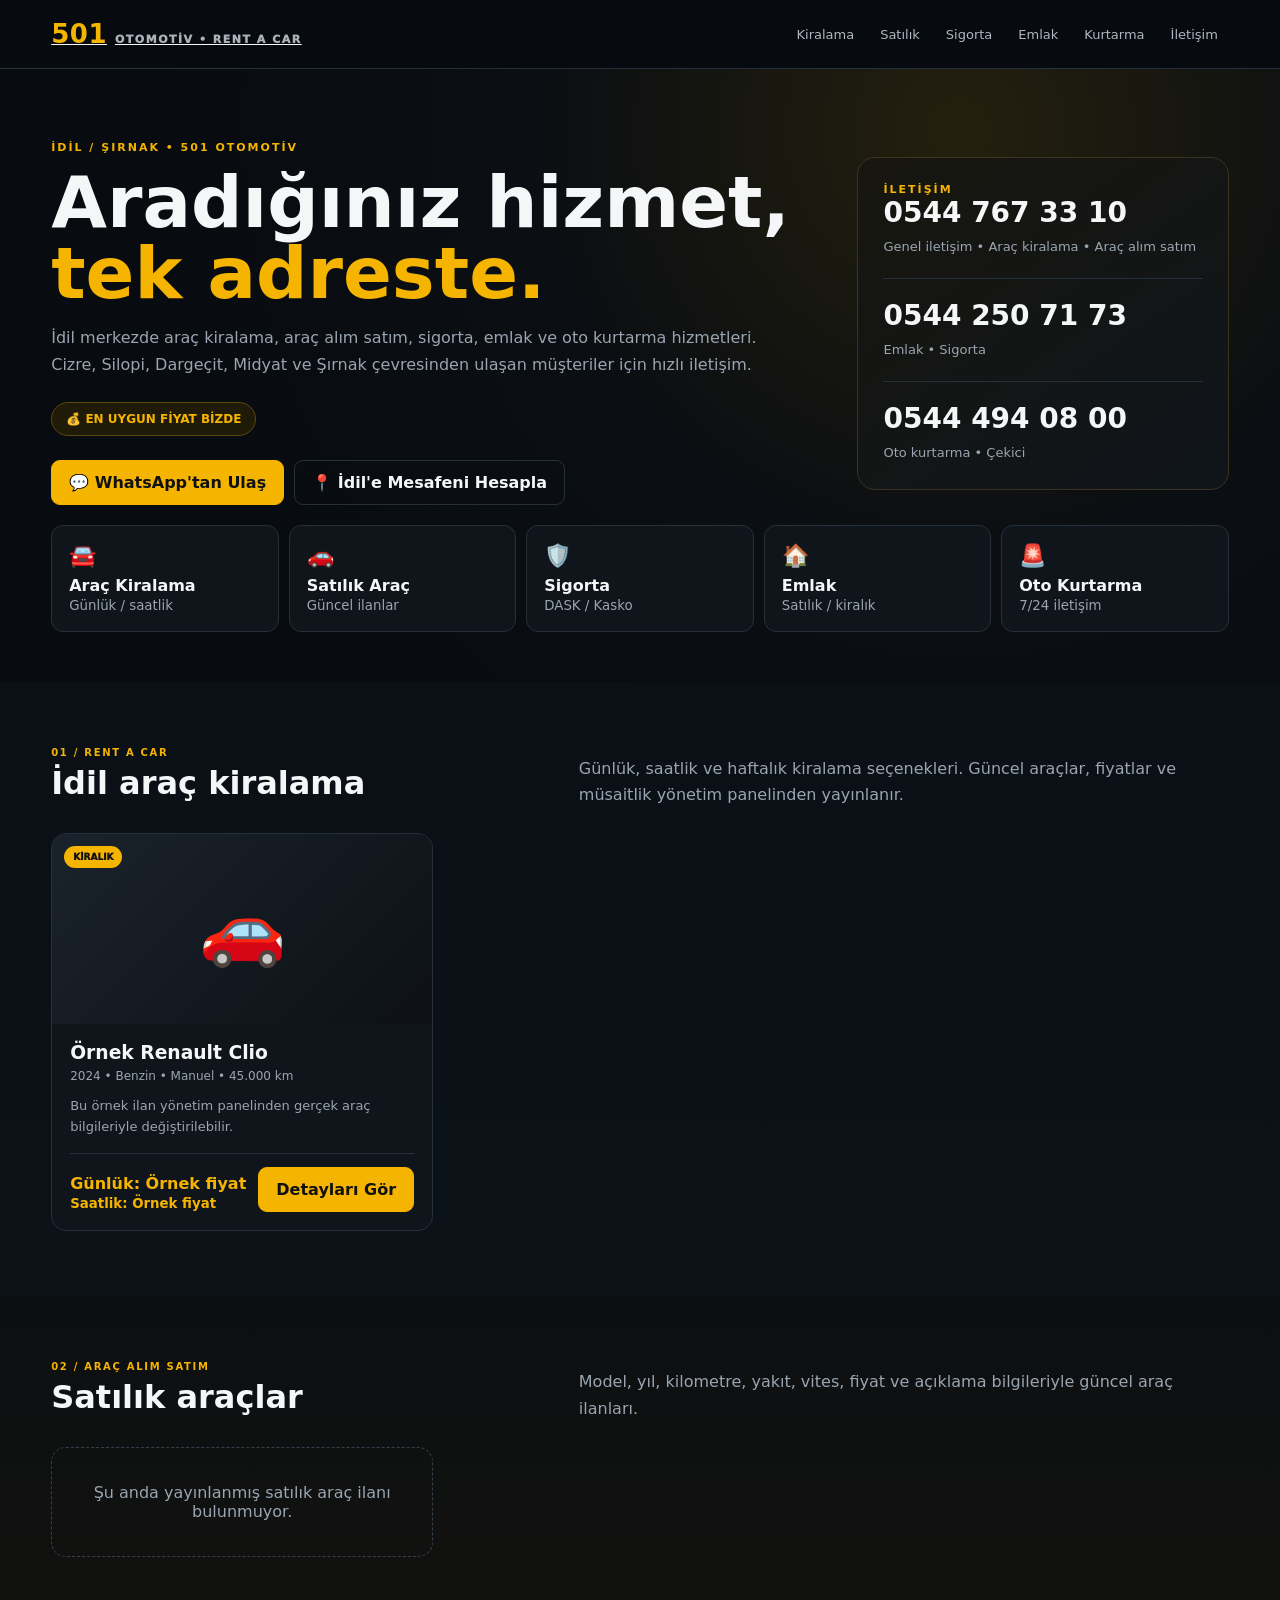
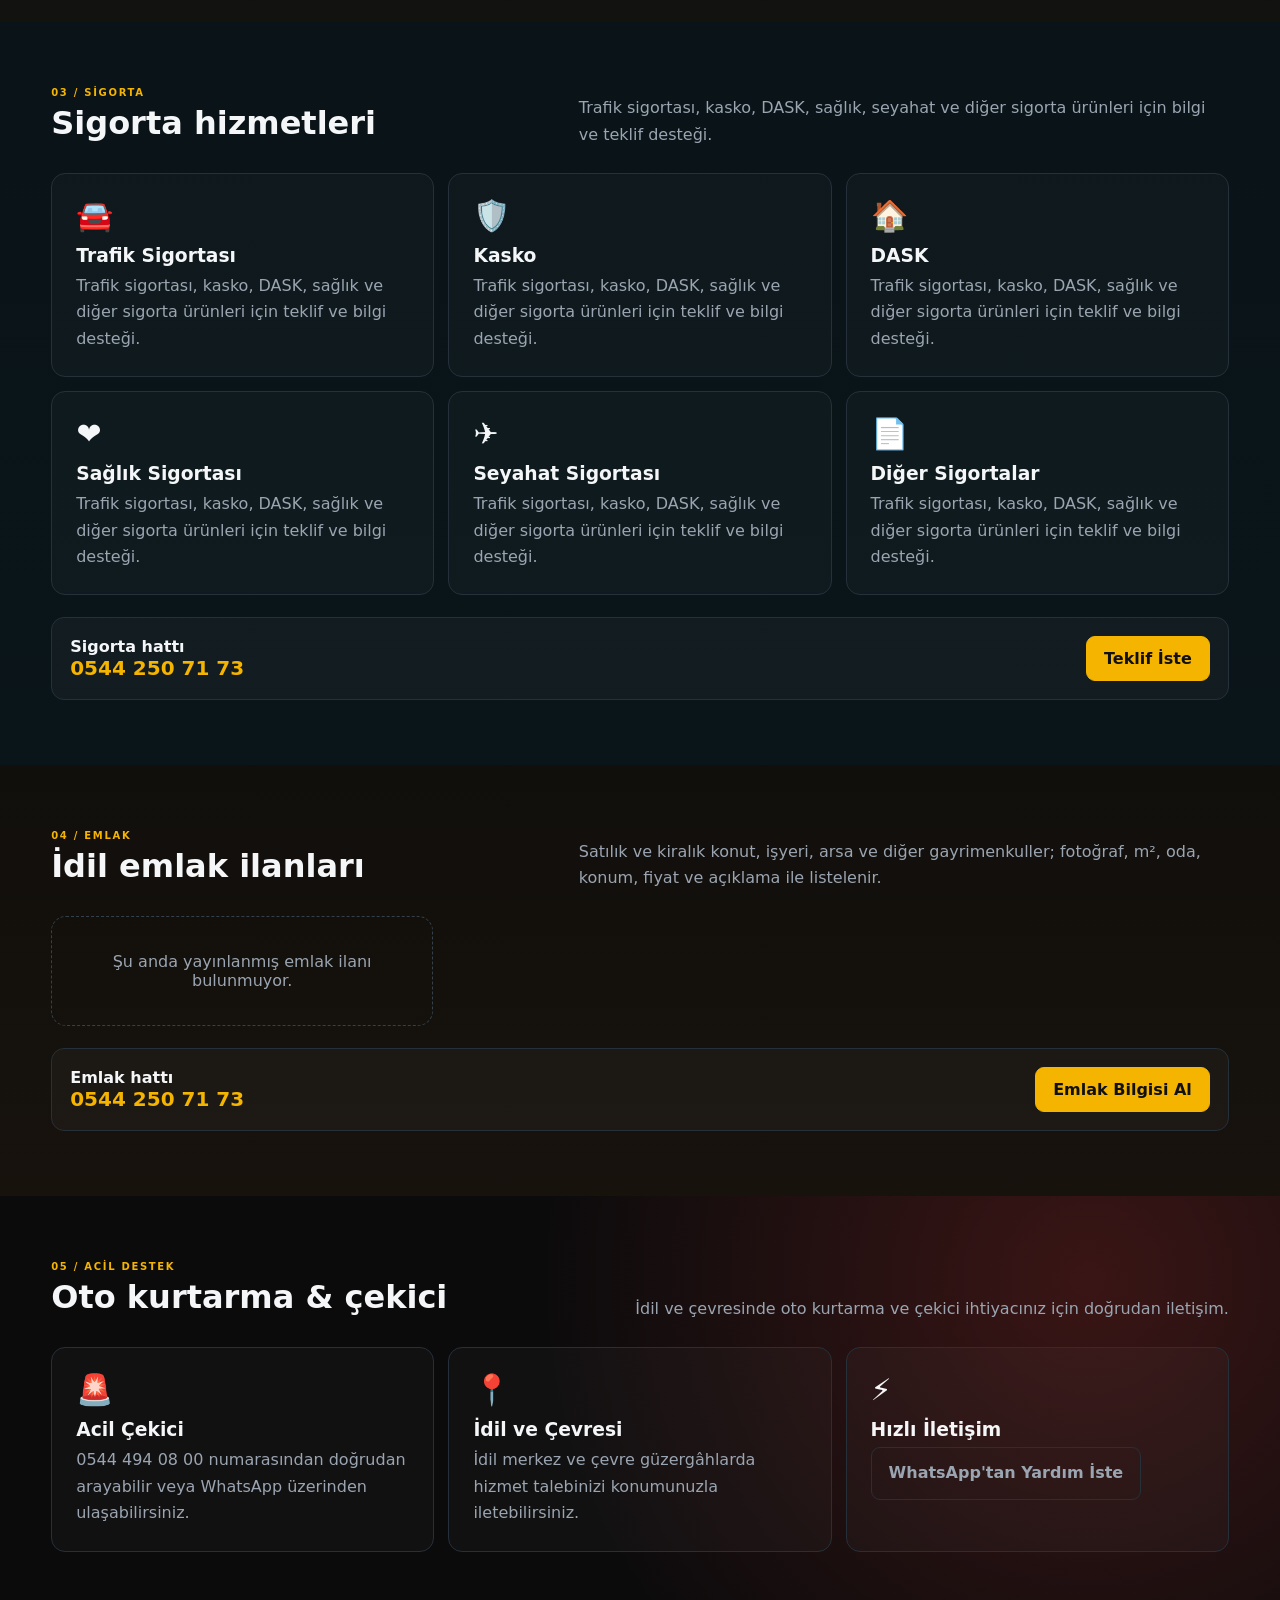
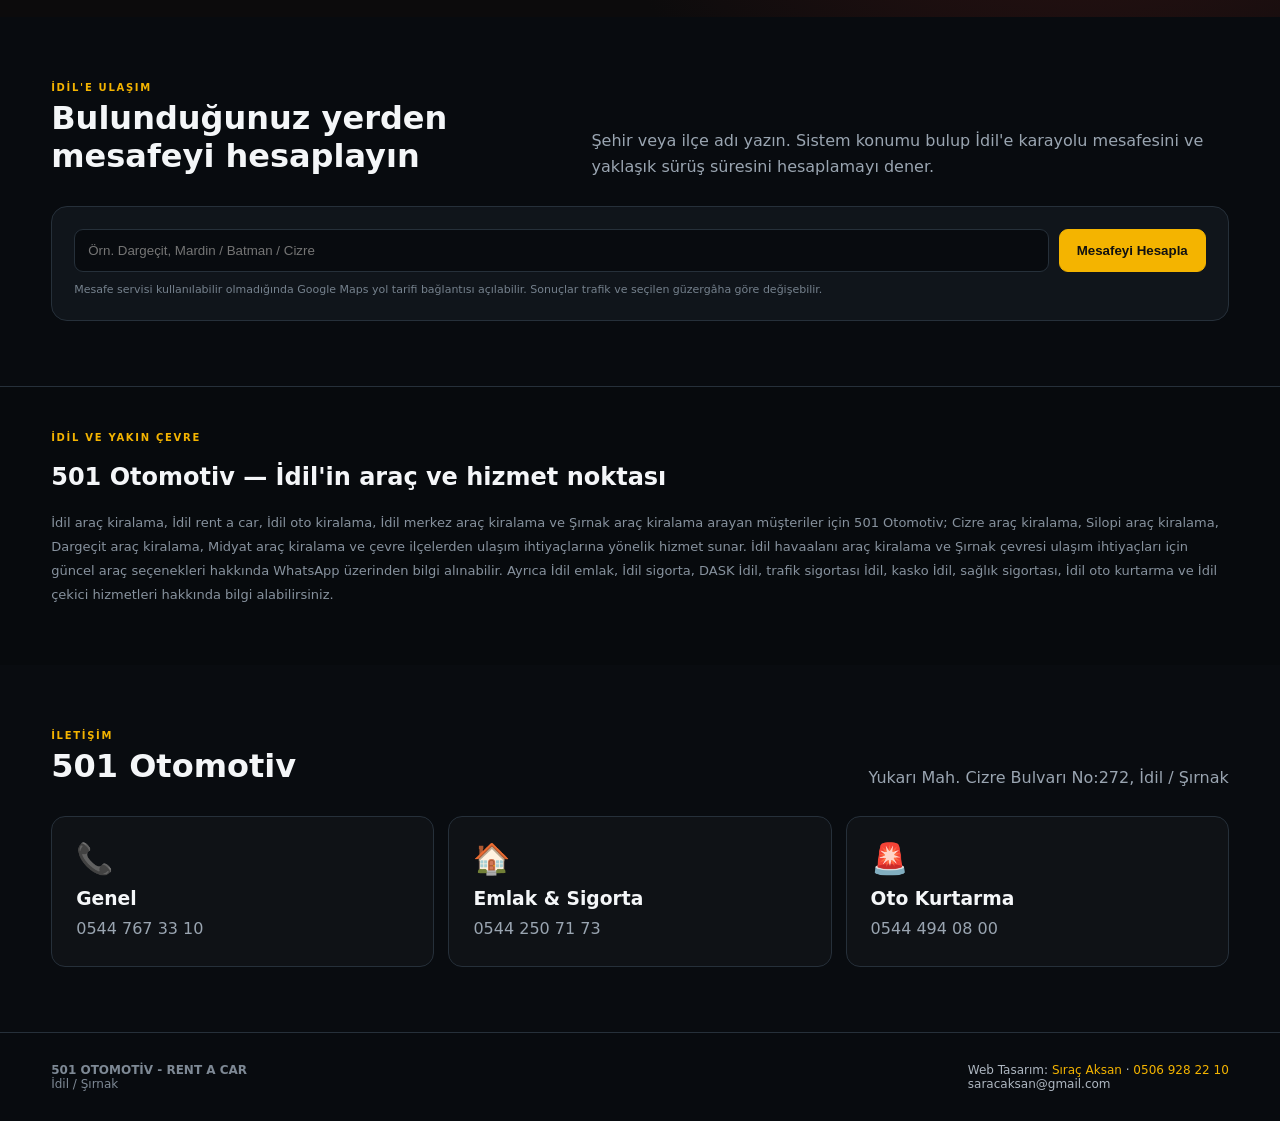
==== commit ef6b2a87: "Add files via upload" ====
--- a/index.html
+++ b/index.html
@@ -1,119 +1,129 @@
 <!doctype html>
-<html lang="tr"><head><meta charset="utf-8"><meta name="viewport" content="width=device-width,initial-scale=1">
+<html lang="tr">
+<head>
+<meta charset="utf-8">
+<meta name="viewport" content="width=device-width,initial-scale=1">
 <title>501 Otomotiv | İdil Araç Kiralama, Sigorta, Emlak, Oto Kurtarma</title>
 <meta name="description" content="İdil merkez 501 Otomotiv: araç kiralama, araç alım satım, sigorta, emlak ve oto kurtarma. Cizre, Silopi, Dargeçit, Midyat ve Şırnak çevresine hizmet.">
 <meta name="keywords" content="İdil araç kiralama, İdil rent a car, İdil oto kiralama, İdil Şırnak araç kiralama, İdil merkez araç kiralama, Cizre araç kiralama, Silopi araç kiralama, Dargeçit araç kiralama, Midyat araç kiralama, Şırnak araç kiralama, İdil havaalanı araç kiralama, Şırnak havaalanı araç kiralama, İdil emlak, İdil sigorta, DASK İdil, trafik sigortası İdil, kasko İdil, İdil oto kurtarma, İdil çekici">
-<meta property="og:title" content="501 Otomotiv - İdil"><meta property="og:description" content="İdil merkez araç kiralama, sigorta, emlak, araç alım satım ve oto kurtarma.">
-<link rel="preconnect" href="https://fonts.googleapis.com"><link rel="preconnect" href="https://fonts.gstatic.com" crossorigin>
-<link href="https://fonts.googleapis.com/css2?family=Plus+Jakarta+Sans:wght@400;500;600;700;800&display=swap" rel="stylesheet">
-<link rel="stylesheet" href="site.css">
-</head><body>
-<header class="top"><div class="wrap nav">
-<a class="logo" href="#"><b>501</b><span>OTOMOTİV</span></a>
-<nav class="menu"><a href="#kiralama">Kiralama</a><a href="#satilik">Satılık Araç</a><a href="#emlak">Emlak</a><a href="#sigorta">Sigorta</a><a href="#kurtarma">Kurtarma</a><a href="#mesafe">Mesafe</a><a href="#iletisim">İletişim</a></nav>
-<a class="call" href="tel:+905447673310">📞 Hemen Ara</a></div></header>
+<meta property="og:title" content="501 Otomotiv - İdil">
+<meta property="og:description" content="İdil merkez araç kiralama, sigorta, emlak, araç alım satım ve oto kurtarma.">
+<style>
+:root{--bg:#080b0f;--panel:#10151b;--panel2:#151b22;--line:#26303a;--text:#f4f6f8;--muted:#9aa5b1;--gold:#f4b400;--red:#e34b4b}
+*{box-sizing:border-box}html{scroll-behavior:smooth}body{margin:0;background:var(--bg);color:var(--text);font-family:Inter,system-ui,-apple-system,Segoe UI,Arial,sans-serif}a{color:inherit}.wrap{width:min(1180px,92%);margin:auto}
+header{position:sticky;top:0;z-index:50;background:rgba(8,11,15,.94);backdrop-filter:blur(12px);border-bottom:1px solid var(--line)}
+.nav{height:68px;display:flex;align-items:center;justify-content:space-between;gap:20px}.logo{font-weight:950;letter-spacing:.5px}.logo b{color:var(--gold);font-size:26px}.logo span{font-size:11px;color:#aab2bb;margin-left:8px;letter-spacing:1.5px}
+nav{display:flex;gap:4px}nav a{text-decoration:none;color:#aeb7c1;padding:10px 11px;border-radius:8px;font-size:13px}nav a:hover{background:var(--panel2);color:white}
+.hero{padding:72px 0 50px;background:radial-gradient(circle at 75% 10%,#24200e 0,#0b0e12 38%,#080b0f 72%)}.hero-grid{display:grid;grid-template-columns:1.35fr .65fr;gap:35px;align-items:center}.eyebrow{color:var(--gold);font-weight:900;font-size:11px;letter-spacing:2px}.hero h1{font-size:clamp(38px,6vw,72px);line-height:.98;margin:13px 0}.hero h1 em{font-style:normal;color:var(--gold)}.hero p{color:var(--muted);line-height:1.7;max-width:720px}.badge{display:inline-block;margin-top:8px;padding:9px 14px;border:1px solid #5b4710;background:#201a08;color:var(--gold);border-radius:999px;font-size:12px;font-weight:900}.hero-actions{display:flex;gap:10px;flex-wrap:wrap;margin-top:24px}.btn{display:inline-flex;align-items:center;justify-content:center;text-decoration:none;border-radius:9px;padding:12px 17px;font-weight:850;border:1px solid var(--line)}.primary{background:var(--gold);color:#111;border-color:var(--gold)}.hero-card{border:1px solid #3b341d;background:linear-gradient(145deg,#17160f,#10151b);border-radius:18px;padding:25px}.hero-card strong{font-size:28px}.hero-card p{font-size:13px;margin:7px 0 0}
+.services{display:grid;grid-template-columns:repeat(5,1fr);gap:10px;margin-top:20px}.service{padding:17px;border:1px solid var(--line);background:var(--panel);border-radius:12px;text-decoration:none}.service span{font-size:22px}.service b{display:block;margin-top:8px}.service small{color:var(--muted)}
+.section{padding:65px 0}.section-head{display:flex;justify-content:space-between;gap:25px;align-items:end;margin-bottom:25px}.section-head h2{font-size:32px;margin:6px 0}.section-head p{color:var(--muted);max-width:650px;line-height:1.65;margin:0}.kicker{font-size:10px;color:var(--gold);font-weight:900;letter-spacing:1.7px}
+.cards{display:grid;grid-template-columns:repeat(3,1fr);gap:16px}.card{background:var(--panel);border:1px solid var(--line);border-radius:15px;overflow:hidden}.card-img{height:190px;background:linear-gradient(135deg,#1a222b,#0d1116);display:grid;place-items:center;font-size:70px;position:relative}.card-img img{width:100%;height:100%;object-fit:cover}.tag{position:absolute;top:12px;left:12px;background:var(--gold);color:#111;border-radius:999px;padding:6px 9px;font-size:9px;font-weight:950}.card-body{padding:18px}.card-body h3{margin:0 0 6px}.meta{color:#9aa5b1;font-size:12px;display:flex;gap:8px;flex-wrap:wrap}.price-row{display:flex;justify-content:space-between;align-items:end;border-top:1px solid var(--line);margin-top:15px;padding-top:13px}.price{font-weight:900;color:var(--gold)}.desc{color:#9aa5b1;font-size:13px;line-height:1.6}.empty{border:1px dashed #34404b;border-radius:15px;padding:35px;text-align:center;color:var(--muted)}
+.rental{background:linear-gradient(180deg,#0a1015,#0b1218)}.sales{background:linear-gradient(180deg,#0c0f12,#12120f)}.property{background:linear-gradient(180deg,#110f0c,#17120c)}.insurance{background:linear-gradient(180deg,#091318,#0a151a)}.rescue{background:radial-gradient(circle at 85% 20%,#3a1515,#0c0b0c 48%)}.contact{background:#090c10}
+.feature-grid{display:grid;grid-template-columns:repeat(3,1fr);gap:14px}.feature{padding:24px;border:1px solid var(--line);border-radius:14px;background:rgba(255,255,255,.025)}.feature .ico{font-size:30px}.feature h3{margin:12px 0 7px}.feature p{color:var(--muted);line-height:1.65;margin:0}
+.route-box{border:1px solid var(--line);background:var(--panel);border-radius:16px;padding:22px}.route-controls{display:grid;grid-template-columns:1fr auto;gap:10px}.route-controls input{min-width:0;background:#080b0f;border:1px solid var(--line);color:white;border-radius:9px;padding:13px}.route-result{display:none;margin-top:18px;grid-template-columns:repeat(3,1fr);gap:10px}.metric{padding:17px;background:#0b1015;border:1px solid var(--line);border-radius:11px}.metric small{display:block;color:var(--muted);font-size:10px}.metric b{font-size:21px;color:var(--gold)}.map-link{display:none;margin-top:12px}.notice{font-size:11px;color:#75818d;margin-top:10px;line-height:1.5}
+.insurance-grid{display:grid;grid-template-columns:repeat(3,1fr);gap:14px}.contact-strip{display:flex;justify-content:space-between;gap:15px;align-items:center;margin-top:22px;padding:18px;border:1px solid var(--line);border-radius:13px;background:rgba(255,255,255,.03)}
+.seo{padding:45px 0;background:#070a0d;border-top:1px solid var(--line)}.seo p{color:#87929e;line-height:1.85;font-size:13px}
+footer{border-top:1px solid var(--line);padding:30px 0;color:#7e8995;font-size:12px}.footer-grid{display:flex;justify-content:space-between;gap:20px;flex-wrap:wrap}.designer{color:#aeb7c1}.designer a{color:var(--gold);text-decoration:none}
+@media(max-width:900px){nav{display:none}.hero-grid{grid-template-columns:1fr}.services{grid-template-columns:repeat(2,1fr)}.cards,.feature-grid,.insurance-grid{grid-template-columns:1fr 1fr}.route-result{grid-template-columns:1fr 1fr}}
+@media(max-width:600px){.hero{padding-top:45px}.services,.cards,.feature-grid,.insurance-grid{grid-template-columns:1fr}.section{padding:45px 0}.section-head{display:block}.route-controls{grid-template-columns:1fr}.route-result{grid-template-columns:1fr}.contact-strip{display:block}.contact-strip .btn{margin-top:12px}}
+
+.detail-page{min-height:100vh;background:linear-gradient(180deg,#080b0f,#0d1116)}
+.detail-wrap{width:min(1180px,92%);margin:auto;padding:35px 0 70px}
+.back{display:inline-flex;text-decoration:none;color:#aeb7c1;margin-bottom:18px}.detail-grid{display:grid;grid-template-columns:1.2fr .8fr;gap:25px;align-items:start}
+.gallery{background:#0d1319;border:1px solid var(--line);border-radius:18px;overflow:hidden}.gallery-main{height:500px;display:grid;place-items:center;background:#10171e}.gallery-main img{width:100%;height:100%;object-fit:contain}.thumbs{display:flex;gap:8px;padding:10px;overflow:auto;border-top:1px solid var(--line)}.thumb{width:76px;height:60px;flex:0 0 auto;object-fit:cover;border-radius:8px;border:1px solid var(--line);cursor:pointer}.thumb.active{border:2px solid var(--gold)}
+.detail-info{background:var(--panel);border:1px solid var(--line);border-radius:18px;padding:25px}.detail-info h1{font-size:36px;line-height:1.05;margin:5px 0 12px}.detail-tag{display:inline-block;color:#111;background:var(--gold);font-size:10px;font-weight:950;border-radius:999px;padding:6px 9px}.detail-price{font-size:24px;color:var(--gold);font-weight:950;margin:18px 0}.specs{display:grid;grid-template-columns:1fr 1fr;gap:9px;margin:18px 0}.spec{background:#0b1015;border:1px solid var(--line);border-radius:10px;padding:13px}.spec small{display:block;color:#7f8a96;font-size:10px}.spec b{display:block;margin-top:4px}.detail-desc{color:#aab4bf;line-height:1.8;white-space:pre-line}.detail-actions{display:flex;gap:9px;flex-wrap:wrap;margin-top:22px}.detail-section{margin-top:18px;padding-top:18px;border-top:1px solid var(--line)}.count{color:#7f8a96;font-size:11px}
+@media(max-width:850px){.detail-grid{grid-template-columns:1fr}.gallery-main{height:360px}.detail-info h1{font-size:30px}}
+@media(max-width:520px){.detail-wrap{padding-top:22px}.gallery-main{height:260px}.specs{grid-template-columns:1fr}}
+</style>
+</head>
+<body>
+<header><div class="wrap nav"><a class="logo" href="#"><b>501</b><span>OTOMOTİV • RENT A CAR</span></a><nav><a href="#kiralama">Kiralama</a><a href="#satilik">Satılık</a><a href="#sigorta">Sigorta</a><a href="#emlak">Emlak</a><a href="#kurtarma">Kurtarma</a><a href="#iletisim">İletişim</a></nav></div></header>
+
 <main>
 <section class="hero"><div class="wrap">
-<div class="hero-grid"><div>
-<h1>Kirala, al, sigortala.<br>Hepsi İdil'de, tek adreste.</h1>
-<p class="lead">Araç kiralama, alım satım, emlak, sigorta ve oto kurtarma. Cizre, Silopi, Dargeçit, Midyat ve Şırnak çevresinden ulaşan müşterilere hızlı dönüş.</p>
-<div class="hero-actions"><a class="btn primary" href="#kiralama">Kiralık araçları gör</a><a class="btn wa" href="https://wa.me/905447673310" target="_blank" rel="noopener">WhatsApp'tan yaz</a><a class="btn" href="#mesafe">İdil'e mesafeni hesapla</a></div>
-<div class="trust"><span>En uygun fiyat</span><span>Günlük ve saatlik kiralama</span><span>Aynı gün dönüş</span></div>
-</div>
-<div class="contact-card">
-<a href="tel:+905447673310"><div><small>Kiralama • Araç alım satım</small><b>0544 767 33 10</b></div><i>📞</i></a>
-<a href="tel:+905442507173"><div><small>Emlak • Sigorta</small><b>0544 250 71 73</b></div><i>🏠</i></a>
-<a href="tel:+905444940800"><div><small>Oto kurtarma • Çekici</small><b>0544 494 08 00</b></div><i>🚨</i></a>
-</div></div>
-<div class="services">
-<a class="service" href="#kiralama"><span>🚘</span><b>Araç Kiralama</b><small>Günlük / saatlik</small></a>
-<a class="service" href="#satilik"><span>🚗</span><b>Satılık Araç</b><small>Güncel ilanlar</small></a>
-<a class="service" href="#emlak"><span>🏠</span><b>Emlak</b><small>Satılık / kiralık</small></a>
-<a class="service" href="#sigorta"><span>🛡️</span><b>Sigorta</b><small>DASK / Kasko</small></a>
-<a class="service" href="#kurtarma"><span>🚨</span><b>Oto Kurtarma</b><small>Çekici hattı</small></a>
-</div></div></section>
+  <div class="hero-grid"><div>
+    <div class="eyebrow">İDİL / ŞIRNAK • 501 OTOMOTİV</div>
+    <h1>Aradığınız hizmet,<br><em>tek adreste.</em></h1>
+    <p>İdil merkezde araç kiralama, araç alım satım, sigorta, emlak ve oto kurtarma hizmetleri. Cizre, Silopi, Dargeçit, Midyat ve Şırnak çevresinden ulaşan müşteriler için hızlı iletişim.</p>
+    <span class="badge">💰 EN UYGUN FİYAT BİZDE</span>
+    <div class="hero-actions"><a class="btn primary" href="https://wa.me/905447673310" target="_blank">💬 WhatsApp'tan Ulaş</a><a class="btn" href="#mesafe">📍 İdil'e Mesafeni Hesapla</a></div>
+  </div><div class="hero-card"><div class="eyebrow">İLETİŞİM</div><strong>0544 767 33 10</strong><p>Genel iletişim • Araç kiralama • Araç alım satım</p><hr style="border:0;border-top:1px solid var(--line);margin:20px 0"><strong>0544 250 71 73</strong><p>Emlak • Sigorta</p><hr style="border:0;border-top:1px solid var(--line);margin:20px 0"><strong>0544 494 08 00</strong><p>Oto kurtarma • Çekici</p></div></div>
+  <div class="services">
+    <a class="service" href="#kiralama"><span>🚘</span><b>Araç Kiralama</b><small>Günlük / saatlik</small></a>
+    <a class="service" href="#satilik"><span>🚗</span><b>Satılık Araç</b><small>Güncel ilanlar</small></a>
+    <a class="service" href="#sigorta"><span>🛡️</span><b>Sigorta</b><small>DASK / Kasko</small></a>
+    <a class="service" href="#emlak"><span>🏠</span><b>Emlak</b><small>Satılık / kiralık</small></a>
+    <a class="service" href="#kurtarma"><span>🚨</span><b>Oto Kurtarma</b><small>7/24 iletişim</small></a>
+  </div>
+</div></section>
 
-<section id="kiralama" class="section"><div class="wrap">
-<div class="section-head"><div><h2>Kiralık araçlar</h2><p>Günlük ve saatlik seçenekler. Fotoğrafa veya detay butonuna basarak tüm fotoğrafları ve bilgileri görün.</p></div><div class="arrows"><button aria-label="Geri" data-scroll="rentalCards" data-dir="-1">‹</button><button aria-label="İleri" data-scroll="rentalCards" data-dir="1">›</button></div></div>
-<div id="rentalCards" class="track"></div></div></section>
+<section id="kiralama" class="section rental"><div class="wrap"><div class="section-head"><div><div class="kicker">01 / RENT A CAR</div><h2>İdil araç kiralama</h2></div><p>Günlük, saatlik ve haftalık kiralama seçenekleri. Güncel araçlar, fiyatlar ve müsaitlik yönetim panelinden yayınlanır.</p></div><div id="rentalCards" class="cards"></div></div></section>
 
-<section id="satilik" class="section alt"><div class="wrap">
-<div class="section-head"><div><h2>Satılık araçlar</h2><p>Model, yıl, kilometre, yakıt, vites ve fiyat bilgileriyle güncel ilanlar.</p></div><div class="arrows"><button aria-label="Geri" data-scroll="saleCards" data-dir="-1">‹</button><button aria-label="İleri" data-scroll="saleCards" data-dir="1">›</button></div></div>
-<div id="saleCards" class="track"></div></div></section>
+<section id="satilik" class="section sales"><div class="wrap"><div class="section-head"><div><div class="kicker">02 / ARAÇ ALIM SATIM</div><h2>Satılık araçlar</h2></div><p>Model, yıl, kilometre, yakıt, vites, fiyat ve açıklama bilgileriyle güncel araç ilanları.</p></div><div id="saleCards" class="cards"></div></div></section>
 
-<section id="emlak" class="section"><div class="wrap">
-<div class="section-head"><div><h2>Emlak ilanları</h2><p>Konut, işyeri, arsa ve diğer gayrimenkuller; m², oda, konum ve fiyat bilgisiyle.</p></div><div class="arrows"><button aria-label="Geri" data-scroll="propertyCards" data-dir="-1">‹</button><button aria-label="İleri" data-scroll="propertyCards" data-dir="1">›</button></div></div>
-<div id="propertyCards" class="track"></div>
-<div class="strip"><div><small>Emlak hattı</small><b>0544 250 71 73</b></div><a class="btn wa" href="https://wa.me/905442507173" target="_blank" rel="noopener">Emlak bilgisi al</a></div></div></section>
+<section id="sigorta" class="section insurance"><div class="wrap"><div class="section-head"><div><div class="kicker">03 / SİGORTA</div><h2>Sigorta hizmetleri</h2></div><p>Trafik sigortası, kasko, DASK, sağlık, seyahat ve diğer sigorta ürünleri için bilgi ve teklif desteği.</p></div>
+<div class="insurance-grid" id="insuranceCards"></div><div class="contact-strip"><div><b>Sigorta hattı</b><div style="color:var(--gold);font-size:20px;font-weight:900">0544 250 71 73</div></div><a class="btn primary" href="https://wa.me/905442507173" target="_blank">Teklif İste</a></div></div></section>
 
-<section id="sigorta" class="section alt"><div class="wrap">
-<div class="section-head"><div><h2>Sigorta hizmetleri</h2><p>Trafik sigortası, kasko, DASK, sağlık ve seyahat sigortası için bilgi ve teklif.</p></div></div>
-<div class="grid3" id="insuranceCards"></div>
-<div class="strip"><div><small>Sigorta hattı</small><b>0544 250 71 73</b></div><a class="btn primary" href="https://wa.me/905442507173" target="_blank" rel="noopener">Teklif iste</a></div></div></section>
+<section id="emlak" class="section property"><div class="wrap"><div class="section-head"><div><div class="kicker">04 / EMLAK</div><h2>İdil emlak ilanları</h2></div><p>Satılık ve kiralık konut, işyeri, arsa ve diğer gayrimenkuller; fotoğraf, m², oda, konum, fiyat ve açıklama ile listelenir.</p></div><div id="propertyCards" class="cards"></div><div class="contact-strip"><div><b>Emlak hattı</b><div style="color:var(--gold);font-size:20px;font-weight:900">0544 250 71 73</div></div><a class="btn primary" href="https://wa.me/905442507173" target="_blank">Emlak Bilgisi Al</a></div></div></section>
 
-<section id="kurtarma" class="section rescue"><div class="wrap">
-<div class="section-head"><div><h2>Oto kurtarma ve çekici</h2><p>İdil ve çevresinde yolda kaldıysanız doğrudan arayın.</p></div><a class="btn primary" href="tel:+905444940800">🚨 0544 494 08 00</a></div>
-<div class="grid3"><div class="feature"><div class="ico">🚨</div><h3>Acil çekici</h3><p>Arayın ya da WhatsApp'tan konumunuzu gönderin.</p></div><div class="feature"><div class="ico">📍</div><h3>İdil ve çevresi</h3><p>İdil merkez ve çevre güzergâhlarda hizmet.</p></div><div class="feature"><div class="ico">💬</div><h3>WhatsApp ile yardım</h3><p><a class="btn wa sm" href="https://wa.me/905444940800" target="_blank" rel="noopener">Yardım iste</a></p></div></div></div></section>
+<section id="kurtarma" class="section rescue"><div class="wrap"><div class="section-head"><div><div class="kicker">05 / ACİL DESTEK</div><h2>Oto kurtarma & çekici</h2></div><p>İdil ve çevresinde oto kurtarma ve çekici ihtiyacınız için doğrudan iletişim.</p></div><div class="feature-grid"><div class="feature"><div class="ico">🚨</div><h3>Acil Çekici</h3><p>0544 494 08 00 numarasından doğrudan arayabilir veya WhatsApp üzerinden ulaşabilirsiniz.</p></div><div class="feature"><div class="ico">📍</div><h3>İdil ve Çevresi</h3><p>İdil merkez ve çevre güzergâhlarda hizmet talebinizi konumunuzla iletebilirsiniz.</p></div><div class="feature"><div class="ico">⚡</div><h3>Hızlı İletişim</h3><p><a class="btn" href="https://wa.me/905444940800" target="_blank">WhatsApp'tan Yardım İste</a></p></div></div></div></section>
 
-<section id="mesafe" class="section"><div class="wrap">
-<div class="section-head"><div><h2>İdil'e ne kadar uzaklıktasınız?</h2><p>Şehir veya ilçe adı yazın; karayolu mesafesi ve yaklaşık sürüş süresi hesaplanır.</p></div></div>
-<div class="route-box"><div class="route-controls"><input id="origin" placeholder="Örn. Dargeçit, Mardin, Batman, Cizre"><button class="btn primary" id="calc">Mesafeyi hesapla</button></div>
-<div id="routeResult" class="route-result"><div class="metric"><small>Karayolu mesafesi</small><b id="km">—</b></div><div class="metric"><small>Yaklaşık sürüş</small><b id="time">—</b></div><div class="metric"><small>Hedef</small><b>İdil</b></div></div>
-<a id="mapLink" class="btn map-link" target="_blank" rel="noopener">🗺️ Google Maps'te yol tarifi aç</a>
-<div class="notice">Sonuçlar trafik ve seçilen güzergâha göre değişebilir.</div></div></div></section>
+<section id="mesafe" class="section"><div class="wrap"><div class="section-head"><div><div class="kicker">İDİL'E ULAŞIM</div><h2>Bulunduğunuz yerden mesafeyi hesaplayın</h2></div><p>Şehir veya ilçe adı yazın. Sistem konumu bulup İdil'e karayolu mesafesini ve yaklaşık sürüş süresini hesaplamayı dener.</p></div>
+<div class="route-box"><div class="route-controls"><input id="origin" placeholder="Örn. Dargeçit, Mardin / Batman / Cizre"><button class="btn primary" id="calc">Mesafeyi Hesapla</button></div><div id="routeResult" class="route-result"><div class="metric"><small>Karayolu mesafesi</small><b id="km">—</b></div><div class="metric"><small>Yaklaşık sürüş</small><b id="time">—</b></div><div class="metric"><small>Hedef</small><b>İdil</b></div></div><a id="mapLink" class="btn map-link" target="_blank">🗺️ Google Maps'te yol güzergâhını aç</a><div class="notice">Mesafe servisi kullanılabilir olmadığında Google Maps yol tarifi bağlantısı açılabilir. Sonuçlar trafik ve seçilen güzergâha göre değişebilir.</div></div></div></section>
 
-<section id="iletisim" class="section alt"><div class="wrap">
-<div class="section-head"><div><h2>İletişim</h2><p>Yukarı Mah. Cizre Bulvarı No:272, İdil / Şırnak</p></div><a class="btn" target="_blank" rel="noopener" href="https://www.google.com/maps/search/?api=1&query=37.33407974243164,41.87986755371094">🗺️ Yol tarifi al</a></div>
-<div class="grid3"><a class="feature" href="tel:+905447673310"><div class="ico">📞</div><h3>Genel</h3><p>0544 767 33 10</p></a><a class="feature" href="tel:+905442507173"><div class="ico">🏠</div><h3>Emlak ve sigorta</h3><p>0544 250 71 73</p></a><a class="feature" href="tel:+905444940800"><div class="ico">🚨</div><h3>Oto kurtarma</h3><p>0544 494 08 00</p></a></div></div></section>
+<section class="seo"><div class="wrap"><div class="kicker">İDİL VE YAKIN ÇEVRE</div><h2>501 Otomotiv — İdil'in araç ve hizmet noktası</h2><p>İdil araç kiralama, İdil rent a car, İdil oto kiralama, İdil merkez araç kiralama ve Şırnak araç kiralama arayan müşteriler için 501 Otomotiv; Cizre araç kiralama, Silopi araç kiralama, Dargeçit araç kiralama, Midyat araç kiralama ve çevre ilçelerden ulaşım ihtiyaçlarına yönelik hizmet sunar. İdil havaalanı araç kiralama ve Şırnak çevresi ulaşım ihtiyaçları için güncel araç seçenekleri hakkında WhatsApp üzerinden bilgi alınabilir. Ayrıca İdil emlak, İdil sigorta, DASK İdil, trafik sigortası İdil, kasko İdil, sağlık sigortası, İdil oto kurtarma ve İdil çekici hizmetleri hakkında bilgi alabilirsiniz.</p></div></section>
 
-<section class="seo"><div class="wrap"><h2>İdil ve yakın çevre</h2><p>İdil araç kiralama, İdil rent a car, İdil oto kiralama, İdil merkez araç kiralama ve Şırnak araç kiralama arayan müşteriler için 501 Otomotiv; Cizre araç kiralama, Silopi araç kiralama, Dargeçit araç kiralama, Midyat araç kiralama ve çevre ilçelerden ulaşım ihtiyaçlarına yönelik hizmet sunar. İdil havaalanı araç kiralama ve Şırnak çevresi ulaşım ihtiyaçları için güncel araç seçenekleri hakkında WhatsApp üzerinden bilgi alınabilir. Ayrıca İdil emlak, İdil sigorta, DASK İdil, trafik sigortası İdil, kasko İdil, sağlık sigortası, İdil oto kurtarma ve İdil çekici hizmetleri hakkında bilgi alabilirsiniz.</p></div></section>
+<section id="iletisim" class="section contact"><div class="wrap"><div class="section-head"><div><div class="kicker">İLETİŞİM</div><h2>501 Otomotiv</h2></div><p>Yukarı Mah. Cizre Bulvarı No:272, İdil / Şırnak</p></div><div class="feature-grid"><div class="feature"><div class="ico">📞</div><h3>Genel</h3><p>0544 767 33 10</p></div><div class="feature"><div class="ico">🏠</div><h3>Emlak & Sigorta</h3><p>0544 250 71 73</p></div><div class="feature"><div class="ico">🚨</div><h3>Oto Kurtarma</h3><p>0544 494 08 00</p></div></div></div></section>
 </main>
-<footer><div class="wrap footer-grid"><div><b>501 OTOMOTİV - RENT A CAR</b><br>İdil / Şırnak</div><div>Web tasarım: <a href="mailto:saracaksan@gmail.com">Sıraç Aksan</a> · <a href="tel:+905069282210">0506 928 22 10</a></div></div></footer>
-<div class="fab"><a class="btn wa" href="https://wa.me/905447673310" target="_blank" rel="noopener">💬 WhatsApp</a><a class="btn primary" href="tel:+905447673310">📞 Ara</a></div>
+
+<footer><div class="wrap footer-grid"><div><b>501 OTOMOTİV - RENT A CAR</b><br>İdil / Şırnak</div><div class="designer">Web Tasarım: <a href="mailto:saracaksan@gmail.com">Sıraç Aksan</a> · <a href="tel:+905069282210">0506 928 22 10</a><br>saracaksan@gmail.com</div></div></footer>
+
 <script>
 const COMPANY={lat:37.33407974243164,lon:41.87986755371094};
 const $=id=>document.getElementById(id);
-const esc=v=>String(v??"").replace(/[&<>"']/g,m=>({"&":"&amp;","<":"&lt;",">":"&gt;",'"':"&quot;","'":"&#39;"}[m]));
-const detailUrl=(t,id)=>`detail.html?type=${encodeURIComponent(t)}&id=${encodeURIComponent(id)}`;
+function esc(v){return String(v??"").replace(/[&<>"']/g,m=>({"&":"&amp;","<":"&lt;",">":"&gt;",'"':"&quot;","'":"&#39;"}[m]))}
+function detailUrl(type,id){return `detail.html?type=${encodeURIComponent(type)}&id=${encodeURIComponent(id)}`}
 function card(x,type){
- const tag={rental:"KİRALIK",sale:"SATILIK",property:"EMLAK"}[type];
- const imgs=Array.isArray(x.images)?x.images:(x.image?[x.image]:[]);
- const url=detailUrl(type,x.id);
- const meta=(type==="property"?[x.type,x.area?x.area+" m²":"",x.rooms,x.location]:[x.year,x.fuel,x.transmission,x.km?x.km+" km":""]).filter(Boolean).join(" • ");
- const price=type==="rental"?`Günlük: ${esc(x.dailyPrice||"Bilgi için arayın")}<small>Saatlik: ${esc(x.hourlyPrice||"Bilgi için arayın")}</small>`:esc(x.price||"Fiyat için iletişim");
- const wa="https://wa.me/905447673310?text="+encodeURIComponent("Merhaba 501 Otomotiv, "+(x.title||"ilan")+" hakkında bilgi almak istiyorum.");
- return `<article class="card"><a class="card-img" href="${url}" aria-label="${esc(x.title)} detayları">${imgs[0]?`<img loading="lazy" src="${esc(imgs[0])}" alt="${esc(x.title)}">`:`<div class="noimg">${type==="property"?"🏠":"🚗"}</div>`}<span class="tag">${tag}</span>${imgs.length>1?`<span class="count">📷 ${imgs.length}</span>`:""}</a>
- <div class="card-body"><h3>${esc(x.title)}</h3><div class="meta">${esc(meta)||"&nbsp;"}</div><p class="desc">${esc(x.description||"")}</p>
- <div class="price-row"><div class="price">${price}</div><div class="card-actions"><a class="btn primary" href="${url}">Detayları gör</a><a class="btn wa" href="${wa}" target="_blank" rel="noopener" aria-label="WhatsApp">💬</a></div></div></div></article>`;
+ let icon=type==="property"?"🏠":"🚗", tag=type==="rental"?"KİRALIK":type==="sale"?"SATILIK":"EMLAK";
+ let imgs=Array.isArray(x.images)?x.images:(x.image?[x.image]:[]);
+ let image=imgs[0]?`<img src="${esc(imgs[0])}" alt="${esc(x.title)}">`:icon;
+ let meta=type==="property"
+ ? [x.type,x.area?x.area+" m²":"",x.rooms,x.location].filter(Boolean).join(" • ")
+ : [x.year,x.fuel,x.transmission,x.km?x.km+" km":""].filter(Boolean).join(" • ");
+ let price=type==="rental"?`Günlük: ${esc(x.dailyPrice||"Bilgi için WhatsApp")}<br><small>Saatlik: ${esc(x.hourlyPrice||"Bilgi için WhatsApp")}</small>`:esc(x.price||"Fiyat bilgisi için iletişim");
+ return `<article class="card"><a href="${detailUrl(type,x.id)}" style="text-decoration:none"><div class="card-img">${image}<span class="tag">${tag}</span></div></a><div class="card-body"><h3>${esc(x.title)}</h3><div class="meta">${esc(meta)}${imgs.length>1?` • 📷 ${imgs.length} fotoğraf`:""}</div><p class="desc">${esc(x.description||"Detaylı bilgi için ilanı açın.")}</p><div class="price-row"><div class="price">${price}</div><a class="btn primary" href="${detailUrl(type,x.id)}">Detayları Gör</a></div></div></article>`;
 }
-const fill=(id,arr,type,label)=>$(id).innerHTML=arr.length?arr.map(x=>card(x,type)).join(""):`<div class="empty"><b>${label} ilanı yok</b>Yeni ilanlar eklendiğinde burada görünür. Bilgi için bizi arayın.</div>`;
-document.querySelectorAll("[data-scroll]").forEach(b=>b.onclick=()=>{const t=$(b.dataset.scroll);t.scrollBy({left:b.dataset.dir*t.clientWidth*.85,behavior:"smooth"})});
 async function load(){
  try{
-  const d=await fetch("data/site.json?"+Date.now()).then(r=>r.json());
-  fill("rentalCards",d.rentalVehicles||[],"rental","Kiralık araç");
-  fill("saleCards",d.saleVehicles||[],"sale","Satılık araç");
-  fill("propertyCards",d.properties||[],"property","Emlak");
+  const r=await fetch("data/site.json?"+Date.now()); const d=await r.json();
+  $("rentalCards").innerHTML=(d.rentalVehicles||[]).length?(d.rentalVehicles.map(x=>card(x,"rental")).join("")):`<div class="empty">Şu anda yayınlanmış kiralık araç ilanı bulunmuyor.</div>`;
+  $("saleCards").innerHTML=(d.saleVehicles||[]).length?(d.saleVehicles.map(x=>card(x,"sale")).join("")):`<div class="empty">Şu anda yayınlanmış satılık araç ilanı bulunmuyor.</div>`;
+  $("propertyCards").innerHTML=(d.properties||[]).length?(d.properties.map(x=>card(x,"property")).join("")):`<div class="empty">Şu anda yayınlanmış emlak ilanı bulunmuyor.</div>`;
   const types=d.insurance?.types||[];
   $("insuranceCards").innerHTML=types.map((t,i)=>`<div class="feature"><div class="ico">${["🚘","🛡️","🏠","❤️","✈️","📄"][i]||"🛡️"}</div><h3>${esc(t)}</h3><p>${esc(d.insurance?.description||"Bilgi ve teklif için iletişime geçin.")}</p></div>`).join("");
-  if(!types.length)$("sigorta").style.display="none";
- }catch(e){console.warn(e);["rentalCards","saleCards","propertyCards"].forEach(i=>$(i).innerHTML='<div class="empty"><b>İlanlar yüklenemedi</b>Sayfayı yenileyin veya bizi arayın.</div>')}
+ }catch(e){console.warn(e)}
 }
 $("calc").onclick=async()=>{
- const q=$("origin").value.trim();if(!q){$("origin").focus();return}
- const link=`https://www.google.com/maps/dir/?api=1&origin=${encodeURIComponent(q)}&destination=${COMPANY.lat},${COMPANY.lon}&travelmode=driving`;
- $("calc").disabled=true;$("calc").textContent="Hesaplanıyor…";
+ const q=$("origin").value.trim(); if(!q){alert("Şehir veya ilçe yazın.");return}
+ $("calc").disabled=true;$("calc").textContent="Hesaplanıyor...";
  try{
   const g=await fetch("https://nominatim.openstreetmap.org/search?format=json&limit=1&countrycodes=tr&q="+encodeURIComponent(q),{headers:{"Accept-Language":"tr"}}).then(r=>r.json());
-  if(!g.length)throw 0;
-  const r=await fetch(`https://router.project-osrm.org/route/v1/driving/${g[0].lon},${g[0].lat};${COMPANY.lon},${COMPANY.lat}?overview=false`).then(r=>r.json());
-  if(r.code!=="Ok")throw 0;
-  const min=Math.round(r.routes[0].duration/60),h=Math.floor(min/60);
-  $("km").textContent=(r.routes[0].distance/1000).toFixed(1)+" km";$("time").textContent=(h?h+" sa ":"")+min%60+" dk";
- }catch(e){$("km").textContent="—";$("time").textContent="Haritada aç"}
- $("routeResult").style.display="grid";$("mapLink").style.display="inline-flex";$("mapLink").href=link;
- $("calc").disabled=false;$("calc").textContent="Mesafeyi hesapla";
+  if(!g.length) throw new Error("Konum bulunamadı.");
+  const lon=g[0].lon,lat=g[0].lat;
+  const route=await fetch(`https://router.project-osrm.org/route/v1/driving/${lon},${lat};${COMPANY.lon},${COMPANY.lat}?overview=false`).then(r=>r.json());
+  if(route.code!=="Ok")throw new Error("Rota bulunamadı.");
+  const km=(route.routes[0].distance/1000).toFixed(1), min=Math.round(route.routes[0].duration/60);
+  const h=Math.floor(min/60),m=min%60;$("km").textContent=km+" km";$("time").textContent=(h?h+" sa ":"")+m+" dk";
+  $("routeResult").style.display="grid";
+  $("mapLink").style.display="inline-flex";
+  $("mapLink").href=`https://www.google.com/maps/dir/?api=1&origin=${encodeURIComponent(q)}&destination=${COMPANY.lat},${COMPANY.lon}&travelmode=driving`;
+ }catch(e){
+  $("routeResult").style.display="grid";$("km").textContent="—";$("time").textContent="Haritada aç";
+  $("mapLink").style.display="inline-flex";$("mapLink").href=`https://www.google.com/maps/dir/?api=1&origin=${encodeURIComponent(q)}&destination=${COMPANY.lat},${COMPANY.lon}&travelmode=driving`;
+  alert("Otomatik mesafe hesabı yapılamadı. Google Maps güzergâhını açabilirsiniz.");
+ }finally{$("calc").disabled=false;$("calc").textContent="Mesafeyi Hesapla"}
 };
-$("origin").addEventListener("keydown",e=>{if(e.key==="Enter")$("calc").click()});
 load();
-</script></body></html>
+</script>
+</body>
+</html>
